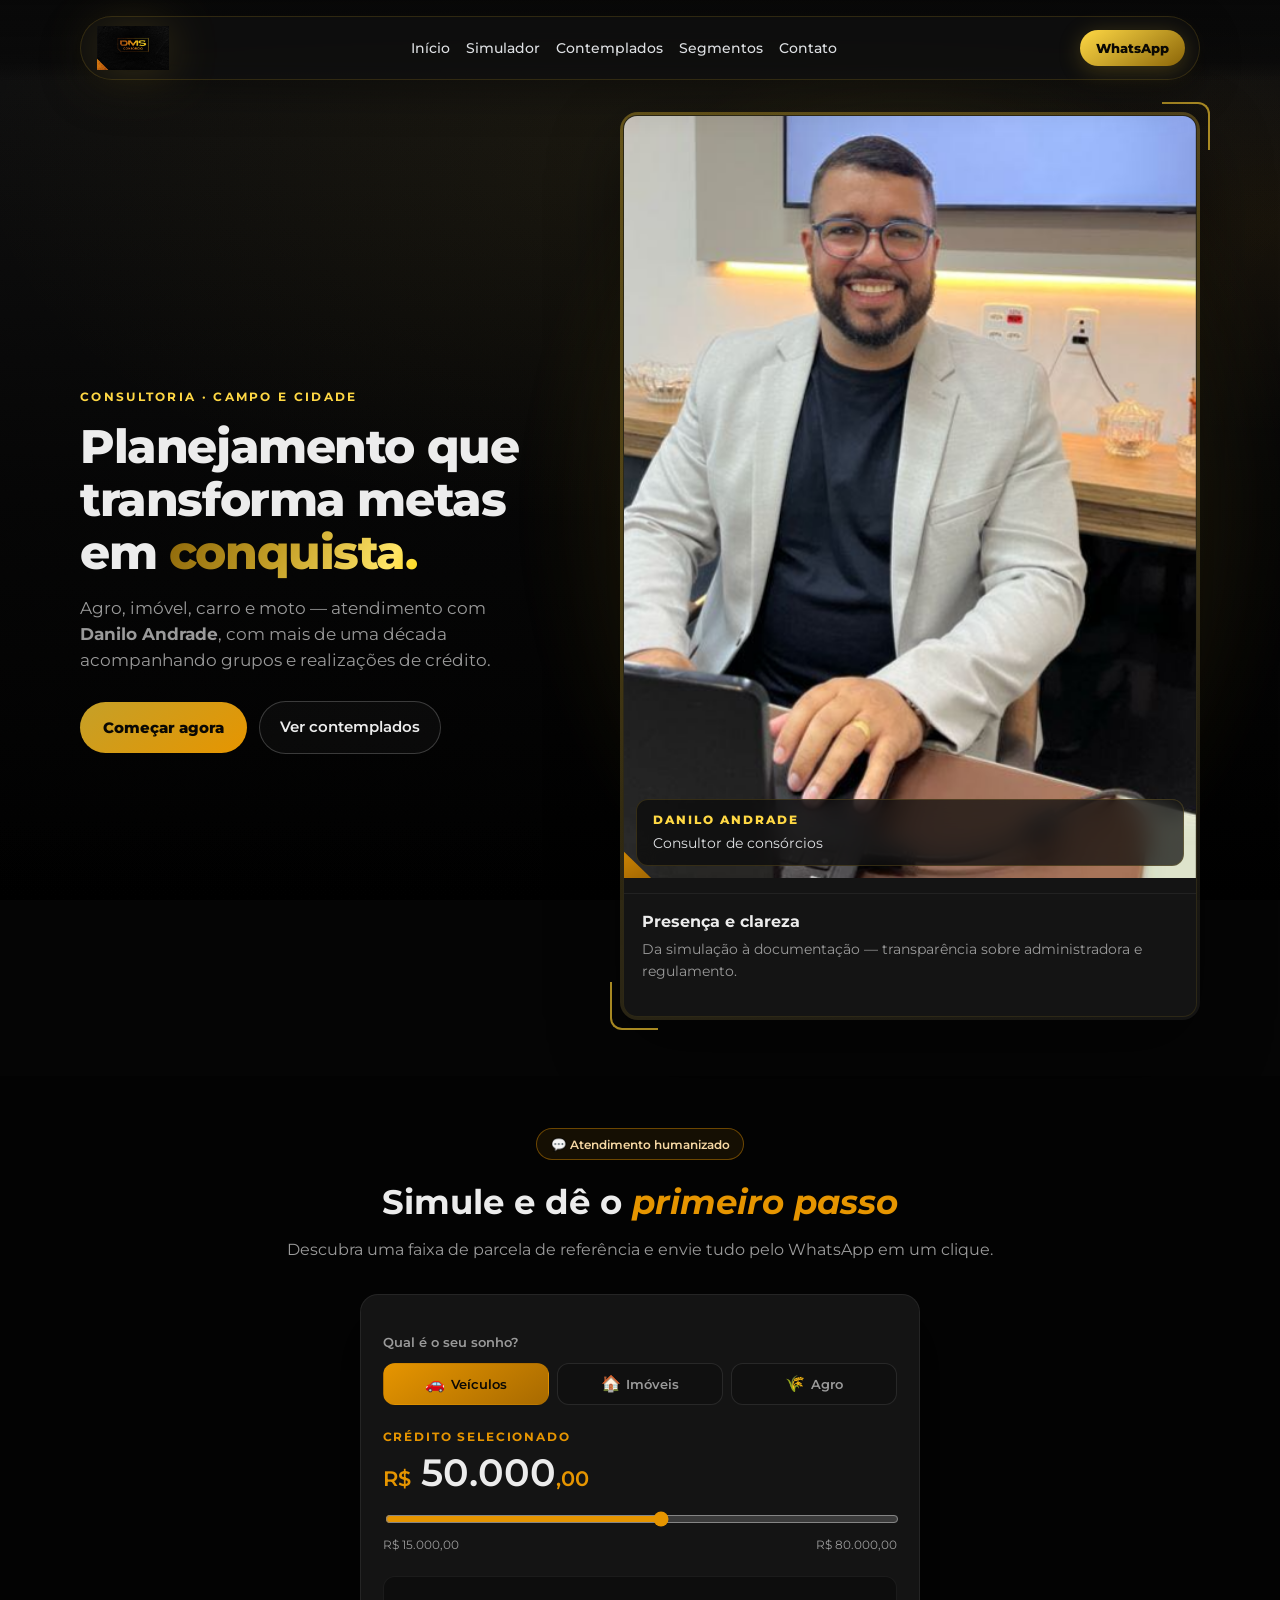
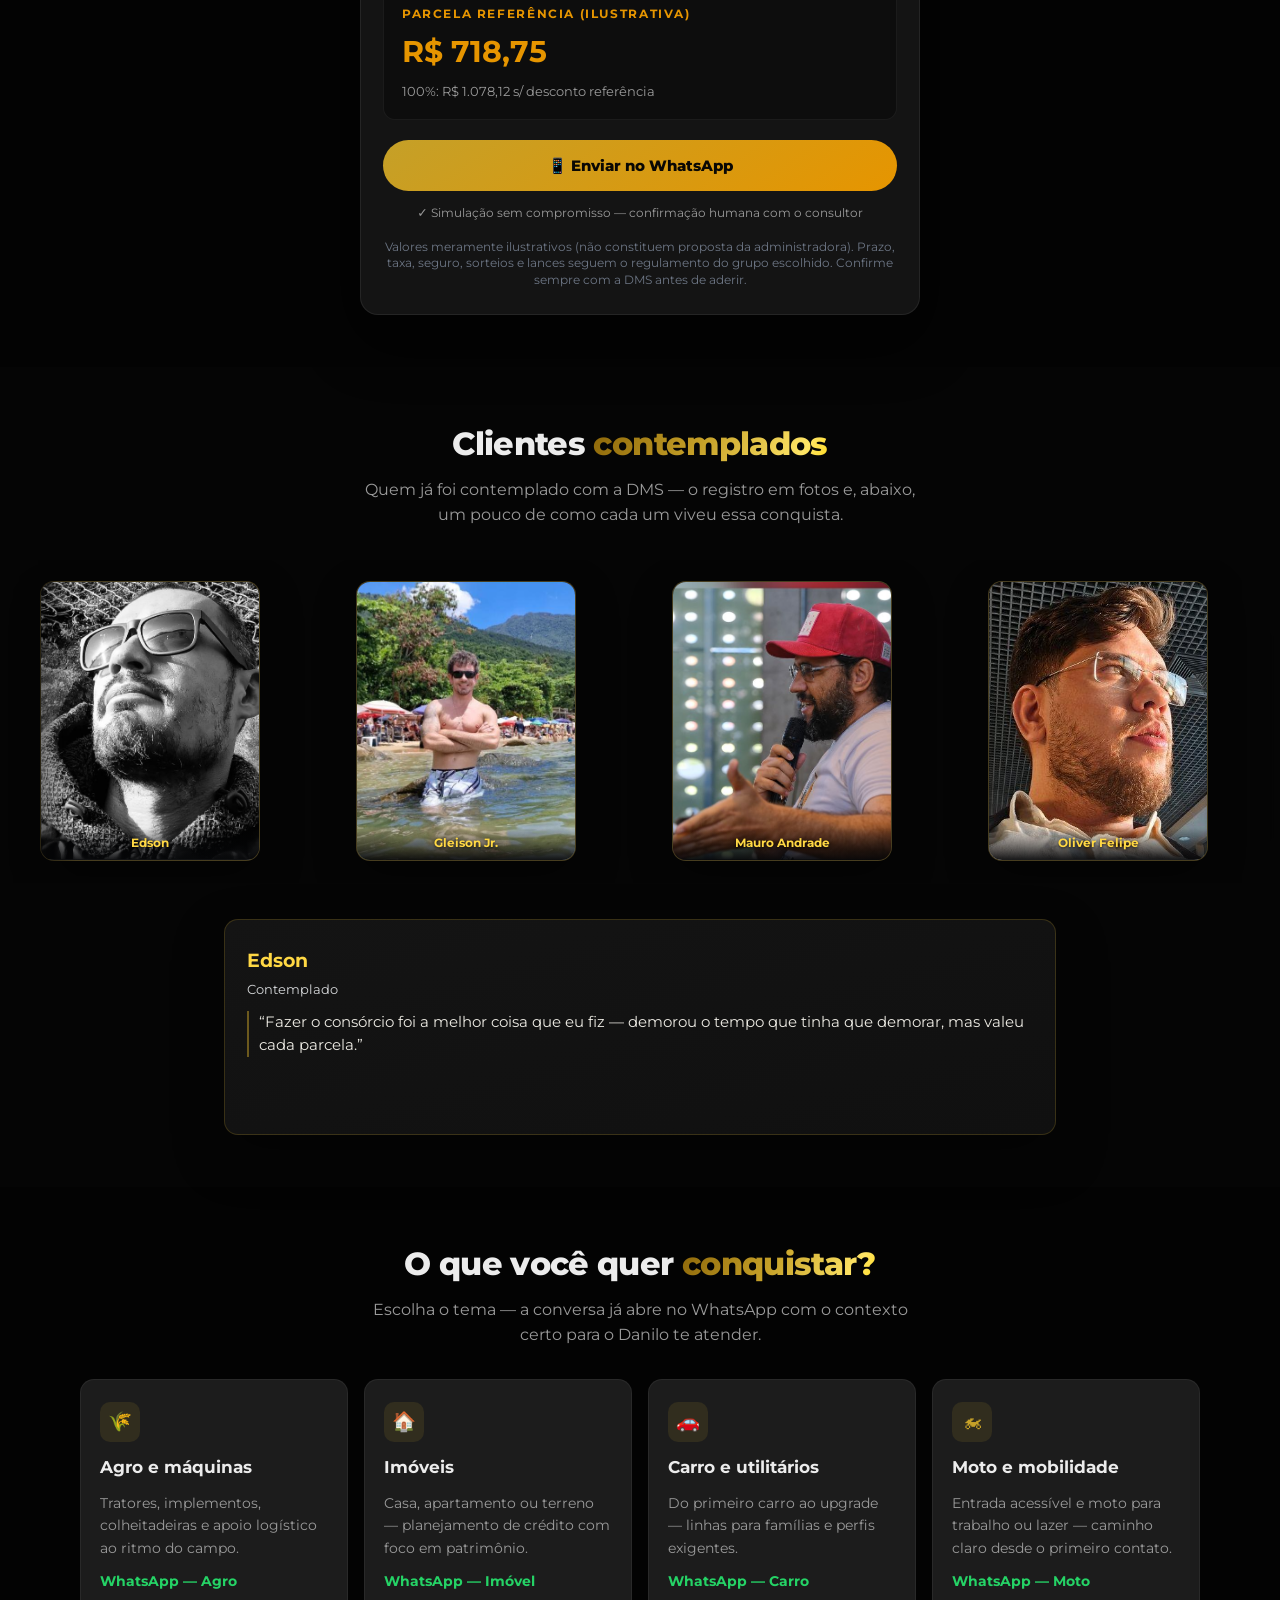
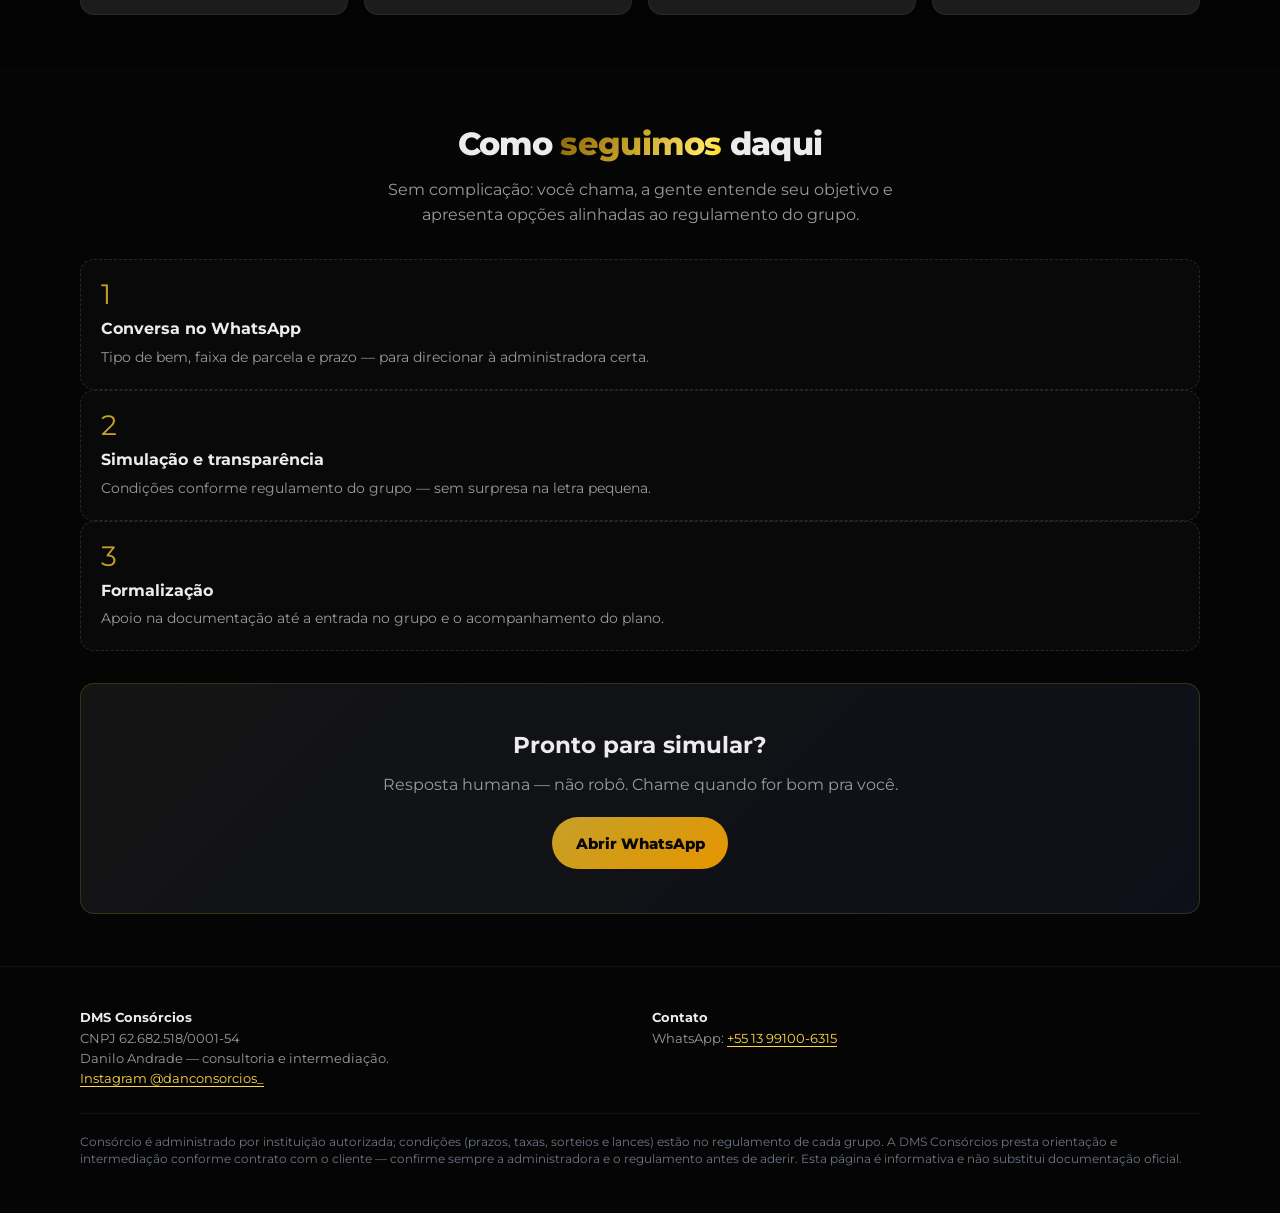
==== index.html @ 7ab470af "index.html igual a dmsconsorcio.html para a raiz servir a landing correta. Co-authored-by: Cursor <c" ====
<!DOCTYPE html>
<html lang="pt-BR">
  <head>
    <meta charset="utf-8" />
    <meta name="viewport" content="width=device-width, initial-scale=1" />
    <title>DMS Consórcios — Agro, carro, moto e imóvel</title>
    <meta
      name="description"
      content="DMS Consórcios: consórcio para agro, carro, moto e imóvel. Fale com Danilo Andrade no WhatsApp."
    />
    <!-- Imagens: pasta assets/ na MESMA pasta deste arquivo. Se aparecer "DA" no lugar da foto, o caminho está errado (ex.: só o .html na Área de trabalho sem copiar assets/). -->
    <link rel="preconnect" href="https://fonts.googleapis.com" />
    <link rel="preconnect" href="https://fonts.gstatic.com" crossorigin />
    <link
      href="https://fonts.googleapis.com/css2?family=Montserrat:wght@500;600;700;800&display=swap"
      rel="stylesheet"
    />
    <style>
      :root {
        --bg-deep: #0c0c0c;
        --bg-deeper: #050505;
        --bg-panel: #141414;
        --bg-elevated: #1c1c1c;
        --accent-gold: #c5a028;
        --accent-gold-bright: #ffd844;
        --accent-gold-dim: #8b6508;
        --accent-orange: #e69500;
        --accent-orange-deep: #a86a00;
        --gold-metallic: linear-gradient(
          118deg,
          #8b6508 0%,
          #c5a028 22%,
          #ffe566 42%,
          #ffd700 50%,
          #c5a028 58%,
          #8b6508 100%
        );
        --text: #ececec;
        --text-muted: #9a9a9a;
        --whatsapp: #25d366;
        --glass: rgba(16, 16, 16, 0.72);
        --glass-border: rgba(197, 160, 40, 0.18);
        --font-sans: "Montserrat", system-ui, -apple-system, "Segoe UI", Roboto, "Helvetica Neue", Arial, sans-serif;
        --font-display: "Montserrat", system-ui, sans-serif;
        --radius: 14px;
        --radius-pill: 999px;
        --max: 1120px;
      }
      *,
      *::before,
      *::after {
        box-sizing: border-box;
      }
      html {
        scroll-behavior: smooth;
      }
      body {
        margin: 0;
        font-family: var(--font-sans);
        font-size: 1.02rem;
        line-height: 1.55;
        color: var(--text);
        background: var(--bg-deeper);
        min-height: 100vh;
      }
      a {
        color: var(--accent-gold-bright);
        text-decoration-thickness: 1px;
        text-underline-offset: 3px;
      }
      a:hover {
        color: var(--accent-gold-bright);
        filter: brightness(1.12);
      }
      .wrap {
        width: min(100% - 1.5rem, var(--max));
        margin-inline: auto;
      }
      .sr-only {
        position: absolute;
        width: 1px;
        height: 1px;
        padding: 0;
        margin: -1px;
        overflow: hidden;
        clip: rect(0, 0, 0, 0);
        white-space: nowrap;
        border: 0;
      }
      .page-bg {
        position: fixed;
        inset: 0;
        z-index: -2;
        background:
          radial-gradient(ellipse 90% 70% at 50% 18%, rgba(197, 160, 40, 0.07), transparent 58%),
          radial-gradient(ellipse 55% 45% at 100% 25%, rgba(230, 149, 0, 0.06), transparent 52%),
          radial-gradient(ellipse 80% 80% at 50% 120%, rgba(0, 0, 0, 0.85), transparent 45%),
          linear-gradient(180deg, #101010 0%, var(--bg-deeper) 55%, #000000 100%);
        pointer-events: none;
      }
      .page-grain {
        position: fixed;
        inset: 0;
        z-index: -1;
        pointer-events: none;
        opacity: 0.06;
        mix-blend-mode: overlay;
        background-image: url("data:image/svg+xml,%3Csvg xmlns='http://www.w3.org/2000/svg' width='240' height='240'%3E%3Cfilter id='n'%3E%3CfeTurbulence type='fractalNoise' baseFrequency='0.9' numOctaves='4' stitchTiles='stitch'/%3E%3C/filter%3E%3Crect width='100%25' height='100%25' filter='url(%23n)'/%3E%3C/svg%3E");
        background-size: 200px 200px;
      }
      .site-header {
        padding: 1rem 0 0;
        position: sticky;
        top: 0;
        z-index: 40;
        background: linear-gradient(180deg, rgba(8, 8, 8, 0.96) 0%, rgba(8, 8, 8, 0.72) 78%, transparent 100%);
      }
      .nav-pill {
        display: flex;
        flex-wrap: wrap;
        align-items: center;
        justify-content: space-between;
        gap: 0.75rem 1rem;
        padding: 0.55rem 0.85rem 0.55rem 1rem;
        border-radius: var(--radius-pill);
        background: var(--glass);
        border: 1px solid var(--glass-border);
        backdrop-filter: blur(14px);
        -webkit-backdrop-filter: blur(14px);
        box-shadow: 0 12px 40px rgba(0, 0, 0, 0.35);
      }
      .logo {
        display: inline-flex;
        align-items: center;
        text-decoration: none !important;
        line-height: 0;
      }
      .logo-img {
        height: 44px;
        width: auto;
        max-width: min(220px, 48vw);
        object-fit: contain;
        display: block;
        filter: drop-shadow(0 2px 24px rgba(197, 160, 40, 0.22));
      }
      .nav-links {
        display: flex;
        flex-wrap: wrap;
        align-items: center;
        gap: 0.35rem 1rem;
        list-style: none;
        margin: 0;
        padding: 0;
      }
      .nav-links a {
        color: rgba(240, 242, 245, 0.92) !important;
        text-decoration: none;
        font-size: 0.88rem;
        font-weight: 500;
      }
      .nav-links a:hover {
        color: var(--accent-gold-bright) !important;
      }
      .header-cta {
        display: inline-flex;
        align-items: center;
        gap: 0.4rem;
        padding: 0.5rem 1rem;
        border-radius: var(--radius-pill);
        background: linear-gradient(145deg, var(--accent-gold-bright), var(--accent-gold), var(--accent-gold-dim));
        color: #0a0804 !important;
        font-weight: 800;
        font-size: 0.82rem;
        text-decoration: none;
        white-space: nowrap;
        box-shadow: 0 4px 22px rgba(197, 160, 40, 0.28);
      }
      .header-cta:hover {
        filter: brightness(1.05);
        color: #0a0906 !important;
      }
      section {
        padding: 3.25rem 0;
      }
      .surface-alt {
        background: rgba(0, 0, 0, 0.35);
      }
      .hero {
        padding-top: 2rem;
        padding-bottom: 3.5rem;
      }
      .hero-grid {
        display: grid;
        gap: 2.5rem;
        align-items: center;
      }
      @media (min-width: 900px) {
        .hero-grid {
          grid-template-columns: 0.95fr 1.12fr;
          gap: 3rem;
        }
      }
      .eyebrow {
        display: inline-block;
        font-size: 0.72rem;
        font-weight: 700;
        letter-spacing: 0.2em;
        text-transform: uppercase;
        color: var(--accent-gold-bright);
        margin-bottom: 0.85rem;
      }
      .hero h1 {
        font-family: var(--font-display);
        font-size: clamp(2rem, 4.8vw, 2.95rem);
        font-weight: 800;
        letter-spacing: -0.03em;
        line-height: 1.12;
        margin: 0 0 1rem;
        color: var(--text);
      }
      .hero h1 .hl,
      .section-title .hl {
        background: var(--gold-metallic);
        background-size: 220% auto;
        -webkit-background-clip: text;
        background-clip: text;
        color: transparent;
        -webkit-text-fill-color: transparent;
        font-style: normal;
        animation: dms-gold-flow 8s ease-in-out infinite;
      }
      @keyframes dms-gold-flow {
        0%,
        100% {
          background-position: 0% 50%;
        }
        50% {
          background-position: 100% 50%;
        }
      }
      .hero-lead {
        margin: 0 0 1.75rem;
        color: var(--text-muted);
        font-size: 1.05rem;
        max-width: 40ch;
      }
      .hero-actions {
        display: flex;
        flex-wrap: wrap;
        gap: 0.75rem;
        align-items: center;
      }
      .btn-primary {
        display: inline-flex;
        align-items: center;
        justify-content: center;
        gap: 0.5rem;
        padding: 0.88rem 1.45rem;
        border-radius: var(--radius-pill);
        background: linear-gradient(145deg, var(--accent-gold), var(--accent-orange));
        color: #0a0804 !important;
        font-weight: 800;
        text-decoration: none;
        border: none;
        cursor: pointer;
        font-size: 0.95rem;
        transition: transform 0.15s ease, box-shadow 0.15s ease;
      }
      .btn-primary:hover {
        transform: translateY(-1px);
        box-shadow: 0 10px 32px rgba(197, 160, 40, 0.28);
      }
      .btn-ghost {
        display: inline-flex;
        align-items: center;
        padding: 0.88rem 1.25rem;
        border-radius: var(--radius-pill);
        border: 1px solid rgba(255, 255, 255, 0.2);
        color: var(--text) !important;
        font-weight: 600;
        text-decoration: none;
        font-size: 0.92rem;
        background: rgba(255, 255, 255, 0.03);
      }
      .btn-ghost:hover {
        background: rgba(255, 255, 255, 0.07);
        border-color: rgba(197, 160, 40, 0.45);
      }
      .hero-frame {
        position: relative;
        border-radius: calc(var(--radius) + 4px);
        padding: 3px;
        background: linear-gradient(145deg, rgba(197, 160, 40, 0.45), rgba(255, 255, 255, 0.06));
        box-shadow: 0 28px 70px rgba(0, 0, 0, 0.45);
        transition:
          transform 0.55s cubic-bezier(0.22, 1, 0.36, 1),
          box-shadow 0.55s ease;
      }
      .hero-frame:hover {
        transform: translateY(-8px);
        box-shadow:
          0 40px 100px rgba(0, 0, 0, 0.58),
          0 0 0 1px rgba(197, 160, 40, 0.32),
          0 0 88px rgba(197, 160, 40, 0.22);
      }
      .hero-chamfer-mark {
        position: absolute;
        bottom: 0;
        left: 0;
        width: 38px;
        height: 38px;
        z-index: 3;
        pointer-events: none;
        background: linear-gradient(155deg, var(--accent-orange) 0%, var(--accent-orange-deep) 100%);
        clip-path: polygon(0 100%, 0 30%, 72% 100%);
        opacity: 0.92;
        filter: drop-shadow(0 0 12px rgba(230, 149, 0, 0.4));
      }
      .hero-back-glow {
        position: absolute;
        inset: -14%;
        z-index: 0;
        pointer-events: none;
        border-radius: 50%;
        background: radial-gradient(ellipse 70% 55% at 50% 45%, rgba(197, 160, 40, 0.42), transparent 72%);
        filter: blur(32px);
        opacity: 0.75;
        animation: hero-glow-breathe 6s ease-in-out infinite;
      }
      @keyframes hero-glow-breathe {
        0%,
        100% {
          opacity: 0.5;
          transform: scale(0.92);
        }
        50% {
          opacity: 0.95;
          transform: scale(1.06);
        }
      }
      .hero-frame::before,
      .hero-frame::after {
        content: "";
        position: absolute;
        width: 48px;
        height: 48px;
        border: 2px solid var(--accent-gold);
        pointer-events: none;
        opacity: 0.85;
        z-index: 4;
      }
      .hero-frame::before {
        top: -10px;
        right: -10px;
        border-left: none;
        border-bottom: none;
        border-radius: 0 12px 0 0;
      }
      .hero-frame::after {
        bottom: -10px;
        left: -10px;
        border-right: none;
        border-top: none;
        border-radius: 0 0 0 12px;
      }
      .hero-card-inner {
        position: relative;
        z-index: 1;
        border-radius: var(--radius);
        overflow: hidden;
        background: var(--bg-panel);
        border: 1px solid rgba(197, 160, 40, 0.14);
      }
      .hero-visual {
        position: relative;
        aspect-ratio: 4/3;
        overflow: hidden;
        background: #0c0c0c;
      }
      @media (min-width: 700px) {
        .hero-visual {
          aspect-ratio: 3/4;
          min-height: 420px;
        }
      }
      /* .hero-placeholder permanece como fallback se a imagem falhar ao carregar */
      .hero-photo {
        position: absolute;
        inset: 0;
        width: 100%;
        height: 100%;
        object-fit: cover;
        object-position: center 22%;
        z-index: 1;
        transform: scale(1.001);
        transition: transform 0.65s cubic-bezier(0.22, 1, 0.36, 1);
        will-change: transform;
      }
      .hero-photo.hero-photo--err {
        display: none;
      }
      .hero-frame:hover .hero-photo {
        transform: scale(1.06);
      }
      .hero-visual::after {
        content: "";
        position: absolute;
        inset: 0;
        z-index: 2;
        pointer-events: none;
        background: linear-gradient(
          118deg,
          transparent 36%,
          rgba(255, 255, 255, 0) 44%,
          rgba(255, 255, 255, 0.12) 49.5%,
          rgba(255, 255, 255, 0.2) 50%,
          rgba(255, 255, 255, 0.1) 50.5%,
          rgba(255, 255, 255, 0) 56%,
          transparent 64%
        );
        background-size: 240% 240%;
        animation: hero-shine-sweep 8s ease-in-out infinite;
      }
      @keyframes hero-shine-sweep {
        0%,
        12% {
          background-position: 120% 40%;
          opacity: 0;
        }
        22% {
          opacity: 1;
        }
        42%,
        100% {
          background-position: -30% 60%;
          opacity: 0;
        }
      }
      .hero-placeholder {
        position: absolute;
        inset: 0;
        z-index: 0;
        display: flex;
        flex-direction: column;
        align-items: center;
        justify-content: center;
        gap: 0.35rem;
        background:
          linear-gradient(160deg, rgba(36, 36, 36, 0.96) 0%, #0a0a0a 55%, #121212),
          radial-gradient(circle at 30% 20%, rgba(197, 160, 40, 0.12), transparent 55%);
      }
      .hero-placeholder-initials {
        font-family: var(--font-display);
        font-size: clamp(3rem, 11vw, 4rem);
        font-weight: 600;
        color: rgba(240, 242, 245, 0.94);
        letter-spacing: 0.04em;
        line-height: 1;
      }
      .hero-placeholder-caption {
        font-size: 0.68rem;
        font-weight: 700;
        letter-spacing: 0.28em;
        text-transform: uppercase;
        color: var(--accent-gold-bright);
      }
      .hero-glass-bar {
        position: absolute;
        left: 0.75rem;
        right: 0.75rem;
        bottom: 0.75rem;
        z-index: 4;
        padding: 0.65rem 1rem;
        border-radius: 12px;
        background: rgba(10, 10, 10, 0.72);
        border: 1px solid rgba(197, 160, 40, 0.2);
        backdrop-filter: blur(12px);
        -webkit-backdrop-filter: blur(12px);
      }
      .hero-glass-bar strong {
        display: block;
        font-family: var(--font-sans);
        font-size: 0.78rem;
        font-weight: 800;
        letter-spacing: 0.16em;
        text-transform: uppercase;
        color: var(--accent-gold-bright);
      }
      .hero-glass-bar span {
        font-size: 0.88rem;
        color: rgba(240, 242, 245, 0.92);
      }
      .hero-caption {
        padding: 1rem 1.15rem 1.2rem;
        font-size: 0.9rem;
        color: var(--text-muted);
        border-top: 1px solid rgba(255, 255, 255, 0.06);
      }
      .hero-caption strong {
        color: var(--text);
        display: block;
        font-size: 1rem;
        margin-bottom: 0.2rem;
      }
      .section-title {
        font-family: var(--font-display);
        font-size: clamp(1.55rem, 3.2vw, 2rem);
        font-weight: 800;
        letter-spacing: -0.02em;
        margin: 0 0 0.5rem;
        text-align: center;
      }
      .section-intro {
        margin: 0 auto 2rem;
        color: var(--text-muted);
        max-width: 52ch;
        text-align: center;
      }
      .sim-head {
        text-align: center;
        margin-bottom: 2rem;
      }
      .sim-pill {
        display: inline-flex;
        align-items: center;
        gap: 0.4rem;
        padding: 0.35rem 0.85rem;
        border-radius: var(--radius-pill);
        border: 1px solid rgba(230, 149, 0, 0.42);
        color: rgba(255, 224, 170, 0.96) !important;
        font-size: 0.78rem;
        font-weight: 600;
        text-decoration: none;
        margin-bottom: 1rem;
        background: rgba(230, 149, 0, 0.08);
      }
      .sim-pill:hover {
        background: rgba(230, 149, 0, 0.16);
      }
      .sim-head h2 {
        font-family: var(--font-display);
        font-size: clamp(1.65rem, 3.5vw, 2.15rem);
        margin: 0 0 0.5rem;
        color: var(--text);
      }
      .sim-head h2 em {
        color: var(--accent-orange);
        font-style: italic;
        font-family: var(--font-display);
      }
      .sim-head p {
        margin: 0;
        color: var(--text-muted);
        font-size: 0.98rem;
      }
      .sim-card {
        max-width: 560px;
        margin: 0 auto;
        padding: 1.5rem 1.35rem 1.6rem;
        border-radius: calc(var(--radius) + 4px);
        background: var(--bg-panel);
        border: 1px solid rgba(255, 255, 255, 0.07);
        box-shadow: 0 24px 60px rgba(0, 0, 0, 0.35);
      }
      .sim-label {
        font-size: 0.82rem;
        font-weight: 600;
        color: var(--text-muted);
        margin-bottom: 0.65rem;
      }
      .sim-tabs {
        display: grid;
        grid-template-columns: repeat(3, 1fr);
        gap: 0.5rem;
        margin-bottom: 1.5rem;
      }
      .sim-tab {
        display: flex;
        align-items: center;
        justify-content: center;
        gap: 0.35rem;
        padding: 0.65rem 0.4rem;
        border-radius: 12px;
        border: 1px solid rgba(255, 255, 255, 0.1);
        background: rgba(0, 0, 0, 0.2);
        color: var(--text-muted) !important;
        font-weight: 600;
        font-size: 0.82rem;
        cursor: pointer;
        font-family: inherit;
      }
      .sim-tab:hover {
        border-color: rgba(197, 160, 40, 0.35);
        color: var(--text) !important;
      }
      .sim-tab[aria-selected="true"] {
        background: linear-gradient(145deg, var(--accent-orange), var(--accent-orange-deep));
        border-color: transparent;
        color: #0a0804 !important;
      }
      .sim-tab .ic {
        font-size: 1rem;
      }
      .sim-credit-label {
        font-size: 0.72rem;
        font-weight: 700;
        letter-spacing: 0.16em;
        color: var(--accent-orange);
        margin-bottom: 0.35rem;
      }
      .sim-credit-val {
        font-family: var(--font-display);
        font-size: clamp(1.85rem, 5vw, 2.35rem);
        margin: 0 0 1rem;
        line-height: 1.1;
      }
      .sim-credit-val .prefix,
      .sim-credit-val .suffix {
        font-size: 0.55em;
        color: var(--accent-orange);
        font-weight: 600;
      }
      .sim-credit-val .num {
        color: var(--text);
        font-weight: 600;
      }
      input[type="range"].sim-range {
        width: 100%;
        accent-color: var(--accent-orange);
        margin-bottom: 0.35rem;
      }
      .sim-range-labels {
        display: flex;
        justify-content: space-between;
        font-size: 0.78rem;
        color: var(--text-muted);
        margin-bottom: 1.35rem;
      }
      .sim-result {
        padding: 1.1rem 1.15rem;
        border-radius: 12px;
        background: rgba(0, 0, 0, 0.35);
        border: 1px solid rgba(255, 255, 255, 0.06);
        margin-bottom: 1.25rem;
      }
      .sim-result-label {
        font-size: 0.72rem;
        font-weight: 700;
        letter-spacing: 0.14em;
        color: var(--accent-orange);
        margin-bottom: 0.35rem;
      }
      .sim-result-val {
        font-family: var(--font-display);
        font-size: 1.85rem;
        font-weight: 700;
        color: var(--accent-orange);
        margin: 0 0 0.35rem;
      }
      .sim-result-note {
        margin: 0;
        font-size: 0.82rem;
        color: var(--text-muted);
      }
      .sim-foot {
        text-align: center;
        font-size: 0.78rem;
        color: var(--text-muted);
        margin-top: 0.75rem;
      }
      .sim-disclaimer {
        margin: 1rem 0 0;
        font-size: 0.72rem;
        line-height: 1.45;
        color: #6d7685;
        text-align: center;
      }
      .pillars {
        display: grid;
        gap: 1rem;
      }
      @media (min-width: 640px) {
        .pillars {
          grid-template-columns: repeat(2, 1fr);
        }
      }
      @media (min-width: 1000px) {
        .pillars {
          grid-template-columns: repeat(4, 1fr);
        }
      }
      .pillar {
        background: var(--bg-elevated);
        border: 1px solid rgba(255, 255, 255, 0.06);
        border-radius: var(--radius);
        padding: 1.35rem 1.2rem;
        display: flex;
        flex-direction: column;
        gap: 0.75rem;
        transition: border-color 0.2s ease, transform 0.2s ease;
      }
      .pillar:hover {
        border-color: rgba(197, 160, 40, 0.35);
        transform: translateY(-2px);
      }
      .pillar-icon {
        width: 2.5rem;
        height: 2.5rem;
        border-radius: 10px;
        background: rgba(197, 160, 40, 0.12);
        color: var(--accent-gold);
        display: grid;
        place-items: center;
        font-size: 1.2rem;
      }
      .pillar h3 {
        margin: 0;
        font-size: 1.05rem;
      }
      .pillar p {
        margin: 0;
        font-size: 0.9rem;
        color: var(--text-muted);
        flex: 1;
      }
      .pillar a {
        font-weight: 700;
        font-size: 0.86rem;
        text-decoration: none;
        color: var(--whatsapp) !important;
      }
      .depo-rotator {
        position: relative;
        max-width: 52rem;
        margin: 0 auto;
        min-height: 13.5rem;
        padding: 0;
        border-radius: var(--radius);
        background: linear-gradient(165deg, var(--bg-panel), #101010);
        border: 1px solid rgba(197, 160, 40, 0.22);
        box-shadow: 0 20px 50px rgba(0, 0, 0, 0.35);
      }
      .depo-slide {
        position: absolute;
        left: 0;
        right: 0;
        top: 0;
        padding: 1.6rem 1.35rem 1.75rem;
        opacity: 0;
        transition: opacity 0.75s ease;
        pointer-events: none;
        z-index: 0;
      }
      .depo-slide.is-active {
        opacity: 1;
        pointer-events: auto;
        z-index: 1;
      }
      .depo-slide strong {
        display: block;
        font-family: var(--font-display);
        font-size: 1.2rem;
        color: var(--accent-gold-bright);
        font-weight: 700;
        margin-bottom: 0.2rem;
      }
      .depo-slide .depo-tag {
        display: block;
        font-size: 0.82rem;
        color: rgba(240, 242, 245, 0.88);
        margin-bottom: 0.75rem;
      }
      .depo-slide blockquote {
        margin: 0;
        padding: 0 0 0 0.65rem;
        border-left: 2px solid rgba(197, 160, 40, 0.5);
        font-size: 0.95rem;
        line-height: 1.5;
        color: rgba(245, 242, 235, 0.96);
        font-family: var(--font-display);
      }
      .depo-rotator--static .depo-slide {
        position: relative;
        opacity: 1 !important;
        pointer-events: auto;
        z-index: auto;
        border-bottom: 1px solid rgba(255, 255, 255, 0.06);
      }
      .depo-rotator--static .depo-slide:last-child {
        border-bottom: none;
      }
      .depo-rotator--static {
        min-height: 0;
      }
      /* Faixa horizontal — contemplados em movimento suave */
      .contemplados-strip {
        position: relative;
        margin: 1.75rem calc(50% - 50vw) 2.25rem;
        width: 100vw;
        max-width: 100vw;
      }
      .strip-marquee {
        overflow: hidden;
        padding: 0.35rem 0;
        mask-image: linear-gradient(90deg, transparent, #000 6%, #000 94%, transparent);
        -webkit-mask-image: linear-gradient(90deg, transparent, #000 6%, #000 94%, transparent);
      }
      .strip-track {
        display: flex;
        width: max-content;
        gap: 1rem;
        animation: strip-scroll 70s linear infinite;
        will-change: transform;
      }
      .strip-marquee:hover .strip-track {
        animation-play-state: paused;
      }
      .strip-marquee:focus-within .strip-track {
        animation-play-state: paused;
      }
      @keyframes strip-scroll {
        from {
          transform: translateX(0);
        }
        to {
          transform: translateX(-50%);
        }
      }
      .strip-group {
        display: flex;
        gap: 1rem;
        flex-shrink: 0;
        align-items: stretch;
      }
      .strip-item {
        position: relative;
        flex: 0 0 clamp(160px, 22vw, 220px);
        width: clamp(160px, 22vw, 220px);
        height: clamp(220px, 30vw, 280px);
        border-radius: var(--radius);
        overflow: hidden;
        border: 1px solid rgba(197, 160, 40, 0.25);
        box-shadow: 0 16px 40px rgba(0, 0, 0, 0.4);
        background: var(--bg-elevated);
      }
      .strip-item img {
        width: 100%;
        height: 100%;
        object-fit: cover;
        object-position: center;
        display: block;
      }
      .strip-item figcaption {
        position: absolute;
        left: 0;
        right: 0;
        bottom: 0;
        margin: 0;
        padding: 0.45rem 0.5rem;
        font-size: 0.72rem;
        font-weight: 700;
        text-align: center;
        color: var(--accent-gold-bright);
        background: linear-gradient(180deg, transparent, rgba(5, 6, 8, 0.92));
        text-shadow: 0 1px 3px rgba(0, 0, 0, 0.8);
      }
        display: grid;
        gap: 1.25rem;
      }
      @media (min-width: 720px) {
        .steps {
          grid-template-columns: repeat(3, 1fr);
        }
      }
      .step {
        padding: 1.25rem;
        border-radius: var(--radius);
        border: 1px dashed rgba(255, 255, 255, 0.12);
        background: rgba(255, 255, 255, 0.02);
      }
      .step-num {
        font-family: var(--font-display);
        font-size: 1.75rem;
        color: var(--accent-gold);
        line-height: 1;
        margin-bottom: 0.5rem;
      }
      .step h3 {
        margin: 0 0 0.35rem;
        font-size: 1.02rem;
      }
      .step p {
        margin: 0;
        font-size: 0.88rem;
        color: var(--text-muted);
      }
      .cta-band {
        text-align: center;
        padding: 2.75rem 1.5rem;
        border-radius: var(--radius);
        background: linear-gradient(135deg, var(--bg-panel), #0d1018);
        border: 1px solid rgba(197, 160, 40, 0.22);
        margin: 2rem 0 0;
      }
      .cta-band h2 {
        font-family: var(--font-display);
        margin: 0 0 0.5rem;
        font-size: 1.45rem;
      }
      .cta-band p {
        margin: 0 0 1.25rem;
        color: var(--text-muted);
      }
      .site-footer {
        padding: 2.5rem 0 2rem;
        border-top: 1px solid rgba(255, 255, 255, 0.06);
        font-size: 0.82rem;
        color: var(--text-muted);
      }
      .footer-grid {
        display: grid;
        gap: 1.5rem;
      }
      @media (min-width: 640px) {
        .footer-grid {
          grid-template-columns: 1fr 1fr;
        }
      }
      .site-footer strong {
        color: var(--text);
      }
      @media (prefers-reduced-motion: reduce) {
        .hero-back-glow,
        .hero-visual::after {
          animation: none !important;
        }
        .hero h1 .hl,
        .section-title .hl {
          animation: none !important;
        }
        .hero-frame,
        .hero-photo {
          transition: none !important;
        }
        .hero-frame:hover {
          transform: none;
          box-shadow: 0 28px 70px rgba(0, 0, 0, 0.45);
        }
        .hero-frame:hover .hero-photo {
          transform: none;
        }
        .strip-track {
          animation: none !important;
          transform: none !important;
          flex-wrap: wrap;
          justify-content: center;
          width: 100%;
          max-width: var(--max);
          margin-inline: auto;
        }
        .strip-marquee {
          overflow: visible;
          mask-image: none;
          -webkit-mask-image: none;
        }
        .strip-group[aria-hidden="true"] {
          display: none;
        }
      }
      .legal {
        margin-top: 1.5rem;
        padding-top: 1.25rem;
        border-top: 1px solid rgba(255, 255, 255, 0.06);
        font-size: 0.74rem;
        line-height: 1.5;
        color: #6d7685;
      }
    </style>
  </head>
  <body>
    <div class="page-bg" aria-hidden="true"></div>
    <div class="page-grain" aria-hidden="true"></div>
    <a class="sr-only" href="#conteudo">Pular para o conteúdo</a>

    <header class="site-header">
      <div class="wrap">
        <div class="nav-pill">
          <a class="logo" href="#inicio"
            ><img
              class="logo-img"
              src="assets/dms-logo-marca.png"
              alt="DMS Consórcio"
              width="220"
              height="64"
              decoding="async"
          /></a>
          <nav aria-label="Principal">
            <ul class="nav-links">
              <li><a href="#inicio">Início</a></li>
              <li><a href="#simulador">Simulador</a></li>
              <li><a href="#contemplados">Contemplados</a></li>
              <li><a href="#segmentos">Segmentos</a></li>
              <li><a href="#contato">Contato</a></li>
            </ul>
          </nav>
          <a
            class="header-cta"
            href="https://wa.me/5513991006315?text=Ol%C3%A1%2C%20Danilo%2C%20quero%20falar%20sobre%20cons%C3%B3rcio%20(DMS)."
            target="_blank"
            rel="noopener noreferrer"
            >WhatsApp</a
          >
        </div>
      </div>
    </header>

    <main id="conteudo">
      <section class="hero" id="inicio" aria-labelledby="hero-title">
        <div class="wrap hero-grid">
          <div>
            <p class="eyebrow">Consultoria · campo e cidade</p>
            <h1 id="hero-title">Planejamento que transforma metas em <span class="hl">conquista.</span></h1>
            <p class="hero-lead">
              Agro, imóvel, carro e moto — atendimento com <strong>Danilo Andrade</strong>, com mais de uma década
              acompanhando grupos e realizações de crédito.
            </p>
            <div class="hero-actions">
              <a
                class="btn-primary"
                href="https://wa.me/5513991006315?text=Ol%C3%A1%2C%20Danilo%2C%20quero%20simular%20cons%C3%B3rcio%20(DMS)."
                target="_blank"
                rel="noopener noreferrer"
                >Começar agora</a
              >
              <a class="btn-ghost" href="#contemplados">Ver contemplados</a>
            </div>
          </div>

          <div class="hero-frame">
            <div class="hero-back-glow" aria-hidden="true"></div>
            <div class="hero-card-inner">
              <figure class="hero-figure" style="margin: 0">
                <div class="hero-visual">
                  <div class="hero-placeholder" aria-hidden="true">
                    <span class="hero-placeholder-initials">DA</span>
                    <span class="hero-placeholder-caption">DMS Consórcios</span>
                  </div>
                  <img
                    class="hero-photo"
                    src="assets/danilo-consultor.png"
                    alt="Danilo Andrade, consultor DMS Consórcios."
                    width="800"
                    height="1000"
                    decoding="async"
                    fetchpriority="high"
                    onerror="this.classList.add('hero-photo--err')"
                  />
                  <div class="hero-chamfer-mark" aria-hidden="true"></div>
                  <div class="hero-glass-bar">
                    <strong>Danilo Andrade</strong>
                    <span>Consultor de consórcios</span>
                  </div>
                </div>
              </figure>
              <p class="hero-caption">
                <strong>Presença e clareza</strong>
                Da simulação à documentação — transparência sobre administradora e regulamento.
              </p>
            </div>
          </div>
        </div>
      </section>

      <section id="simulador" class="surface-alt" aria-labelledby="sim-title">
        <div class="wrap">
          <div class="sim-head">
            <a
              class="sim-pill"
              href="https://wa.me/5513991006315?text=Ol%C3%A1%2C%20Danilo%2C%20prefiro%20falar%20direto%20com%20voc%C3%AA%20(DMS)."
              target="_blank"
              rel="noopener noreferrer"
              >💬 Atendimento humanizado</a
            >
            <h2 id="sim-title">Simule e dê o <em>primeiro passo</em></h2>
            <p>Descubra uma faixa de parcela de referência e envie tudo pelo WhatsApp em um clique.</p>
          </div>

          <div class="sim-card">
            <p class="sim-label" id="sim-dream-label">Qual é o seu sonho?</p>
            <div class="sim-tabs" role="tablist" aria-labelledby="sim-dream-label">
              <button type="button" class="sim-tab" role="tab" data-segment="veiculos" aria-selected="true">
                <span class="ic" aria-hidden="true">🚗</span> Veículos
              </button>
              <button type="button" class="sim-tab" role="tab" data-segment="imoveis" aria-selected="false">
                <span class="ic" aria-hidden="true">🏠</span> Imóveis
              </button>
              <button type="button" class="sim-tab" role="tab" data-segment="agro" aria-selected="false">
                <span class="ic" aria-hidden="true">🌾</span> Agro
              </button>
            </div>

            <p class="sim-credit-label">CRÉDITO SELECIONADO</p>
            <p class="sim-credit-val" id="sim-credit-display" aria-live="polite">
              <span class="prefix">R$</span> <span class="num" id="sim-credit-num">50.000</span
              ><span class="suffix">,00</span>
            </p>
            <label class="sr-only" for="sim-range">Valor do crédito</label>
            <input type="range" class="sim-range" id="sim-range" min="15000" max="80000" step="500" value="50000" />
            <div class="sim-range-labels">
              <span id="sim-min-label">R$ 15.000,00</span>
              <span id="sim-max-label">R$ 80.000,00</span>
            </div>

            <div class="sim-result">
              <p class="sim-result-label">PARCELA REFERÊNCIA (ILUSTRATIVA)</p>
              <p class="sim-result-val" id="sim-parcela-promo">R$ 0,00</p>
              <p class="sim-result-note" id="sim-parcela-full">100%: R$ 0,00 s/ desconto referência</p>
            </div>

            <a class="btn-primary" style="width: 100%; text-align: center" id="sim-wa-btn" href="#" target="_blank" rel="noopener noreferrer"
              >📱 Enviar no WhatsApp</a
            >
            <p class="sim-foot">✓ Simulação sem compromisso — confirmação humana com o consultor</p>
            <p class="sim-disclaimer">
              Valores meramente ilustrativos (não constituem proposta da administradora). Prazo, taxa, seguro,
              sorteios e lances seguem o regulamento do grupo escolhido. Confirme sempre com a DMS antes de
              aderir.
            </p>
          </div>
        </div>
      </section>

      <section id="contemplados" aria-labelledby="contemplados-title">
        <div class="wrap">
          <h2 class="section-title" id="contemplados-title">Clientes <span class="hl">contemplados</span></h2>
          <p class="section-intro">
            Quem já foi contemplado com a DMS — o registro em fotos e, abaixo, um pouco de como cada um viveu
            essa conquista.
          </p>
        </div>
        <div class="contemplados-strip">
          <p class="sr-only">Fotos de contemplados em sequência. A rolagem pausa ao focar ou ao passar o ponteiro.</p>
          <div class="strip-marquee" tabindex="0">
            <div class="strip-track">
              <div class="strip-group">
                <figure class="strip-item">
                  <img
                    src="assets/clientes/contemplado-01.png"
                    alt="Edson, contemplado."
                    loading="lazy"
                    decoding="async"
                    width="400"
                    height="500"
                  />
                  <figcaption>Edson</figcaption>
                </figure>
                <figure class="strip-item">
                  <img
                    src="assets/clientes/contemplado-02.png"
                    alt="Gleison Jr., contemplado."
                    loading="lazy"
                    decoding="async"
                    width="400"
                    height="500"
                  />
                  <figcaption>Gleison Jr.</figcaption>
                </figure>
                <figure class="strip-item">
                  <img
                    src="assets/clientes/contemplado-03.png"
                    alt="Mauro Andrade, contemplado."
                    loading="lazy"
                    decoding="async"
                    width="400"
                    height="500"
                  />
                  <figcaption>Mauro Andrade</figcaption>
                </figure>
                <figure class="strip-item">
                  <img
                    src="assets/clientes/contemplado-04-casa.png"
                    alt="Oliver Felipe, contemplado."
                    loading="lazy"
                    decoding="async"
                    width="400"
                    height="500"
                  />
                  <figcaption>Oliver Felipe</figcaption>
                </figure>
                <figure class="strip-item">
                  <img
                    src="assets/clientes/contemplado-05.jpeg"
                    alt="Contemplado DMS."
                    loading="lazy"
                    decoding="async"
                    width="400"
                    height="500"
                  />
                  <figcaption>Contemplado</figcaption>
                </figure>
                <figure class="strip-item">
                  <img
                    src="assets/clientes/contemplado-06.jpeg"
                    alt="Contemplado DMS."
                    loading="lazy"
                    decoding="async"
                    width="400"
                    height="500"
                  />
                  <figcaption>Contemplado</figcaption>
                </figure>
                <figure class="strip-item">
                  <img
                    src="assets/clientes/contemplado-07.jpeg"
                    alt="Contemplado DMS."
                    loading="lazy"
                    decoding="async"
                    width="400"
                    height="500"
                  />
                  <figcaption>Contemplado</figcaption>
                </figure>
                <figure class="strip-item">
                  <img
                    src="assets/clientes/contemplado-08.jpeg"
                    alt="Contemplado DMS."
                    loading="lazy"
                    decoding="async"
                    width="400"
                    height="500"
                  />
                  <figcaption>Contemplado</figcaption>
                </figure>
                <figure class="strip-item">
                  <img
                    src="assets/clientes/contemplado-09.jpeg"
                    alt="Contemplado DMS."
                    loading="lazy"
                    decoding="async"
                    width="400"
                    height="500"
                  />
                  <figcaption>Contemplado</figcaption>
                </figure>
              </div>
              <div class="strip-group" aria-hidden="true">
                <figure class="strip-item">
                  <img src="assets/clientes/contemplado-01.png" alt="" loading="lazy" decoding="async" width="400" height="500" />
                  <figcaption>Edson</figcaption>
                </figure>
                <figure class="strip-item">
                  <img src="assets/clientes/contemplado-02.png" alt="" loading="lazy" decoding="async" width="400" height="500" />
                  <figcaption>Gleison Jr.</figcaption>
                </figure>
                <figure class="strip-item">
                  <img src="assets/clientes/contemplado-03.png" alt="" loading="lazy" decoding="async" width="400" height="500" />
                  <figcaption>Mauro Andrade</figcaption>
                </figure>
                <figure class="strip-item">
                  <img src="assets/clientes/contemplado-04-casa.png" alt="" loading="lazy" decoding="async" width="400" height="500" />
                  <figcaption>Oliver Felipe</figcaption>
                </figure>
                <figure class="strip-item">
                  <img src="assets/clientes/contemplado-05.jpeg" alt="" loading="lazy" decoding="async" width="400" height="500" />
                  <figcaption>Contemplado</figcaption>
                </figure>
                <figure class="strip-item">
                  <img src="assets/clientes/contemplado-06.jpeg" alt="" loading="lazy" decoding="async" width="400" height="500" />
                  <figcaption>Contemplado</figcaption>
                </figure>
                <figure class="strip-item">
                  <img src="assets/clientes/contemplado-07.jpeg" alt="" loading="lazy" decoding="async" width="400" height="500" />
                  <figcaption>Contemplado</figcaption>
                </figure>
                <figure class="strip-item">
                  <img src="assets/clientes/contemplado-08.jpeg" alt="" loading="lazy" decoding="async" width="400" height="500" />
                  <figcaption>Contemplado</figcaption>
                </figure>
                <figure class="strip-item">
                  <img src="assets/clientes/contemplado-09.jpeg" alt="" loading="lazy" decoding="async" width="400" height="500" />
                  <figcaption>Contemplado</figcaption>
                </figure>
              </div>
            </div>
          </div>
        </div>
        <div class="wrap">
          <div
            id="depo-rotator"
            class="depo-rotator"
            aria-live="polite"
            aria-label="Depoimentos de clientes contemplados"
          >
            <div class="depo-slide is-active">
              <strong>Edson</strong>
              <span class="depo-tag">Contemplado</span>
              <blockquote>
                “Fazer o consórcio foi a melhor coisa que eu fiz — demorou o tempo que tinha que demorar, mas valeu
                cada parcela.”
              </blockquote>
            </div>
            <div class="depo-slide">
              <strong>Gleison Jr.</strong>
              <span class="depo-tag">Contemplado</span>
              <blockquote>
                “Eu achava que era papo de vendedor, mas quando contemplou a gente já tava com a viagem na cabeça —
                virou realidade mesmo.”
              </blockquote>
            </div>
            <div class="depo-slide">
              <strong>Mauro Andrade</strong>
              <span class="depo-tag">Contemplado</span>
              <blockquote>
                “Tinha hora que eu ficava nervoso com prazo, mas o Danilo ia me explicando passo a passo — no fim
                deu certo e eu saí mais leve.”
              </blockquote>
            </div>
            <div class="depo-slide">
              <strong>Oliver Felipe</strong>
              <span class="depo-tag">Contemplado</span>
              <blockquote>
                “A gente sonhava com a casa e achava que era coisa de outro mundo — hoje a gente mora nela. Foi
                surreal quando veio a carta.”
              </blockquote>
            </div>
          </div>
        </div>
      </section>

      <section id="segmentos" class="surface-alt" aria-labelledby="segmentos-title">
        <div class="wrap">
          <h2 class="section-title" id="segmentos-title">O que você quer <span class="hl">conquistar?</span></h2>
          <p class="section-intro">
            Escolha o tema — a conversa já abre no WhatsApp com o contexto certo para o Danilo te atender.
          </p>
          <div class="pillars">
            <article class="pillar">
              <div class="pillar-icon" aria-hidden="true">🌾</div>
              <h3>Agro e máquinas</h3>
              <p>Tratores, implementos, colheitadeiras e apoio logístico ao ritmo do campo.</p>
              <a
                href="https://wa.me/5513991006315?text=Ol%C3%A1%2C%20Danilo%2C%20vim%20pelo%20site%20DMS%20%E2%80%94%20cons%C3%B3rcio%20%2F%20AGRO%20(m%C3%A1quina%20ou%20implemento)."
                target="_blank"
                rel="noopener noreferrer"
                >WhatsApp — Agro</a
              >
            </article>
            <article class="pillar">
              <div class="pillar-icon" aria-hidden="true">🏠</div>
              <h3>Imóveis</h3>
              <p>Casa, apartamento ou terreno — planejamento de crédito com foco em patrimônio.</p>
              <a
                href="https://wa.me/5513991006315?text=Ol%C3%A1%2C%20Danilo%2C%20vim%20pelo%20site%20DMS%20%E2%80%94%20cons%C3%B3rcio%20IM%C3%93VEL."
                target="_blank"
                rel="noopener noreferrer"
                >WhatsApp — Imóvel</a
              >
            </article>
            <article class="pillar">
              <div class="pillar-icon" aria-hidden="true">🚗</div>
              <h3>Carro e utilitários</h3>
              <p>Do primeiro carro ao upgrade — linhas para famílias e perfis exigentes.</p>
              <a
                href="https://wa.me/5513991006315?text=Ol%C3%A1%2C%20Danilo%2C%20vim%20pelo%20site%20DMS%20%E2%80%94%20cons%C3%B3rcio%20CARRO."
                target="_blank"
                rel="noopener noreferrer"
                >WhatsApp — Carro</a
              >
            </article>
            <article class="pillar">
              <div class="pillar-icon" aria-hidden="true">🏍</div>
              <h3>Moto e mobilidade</h3>
              <p>Entrada acessível e moto para trabalho ou lazer — caminho claro desde o primeiro contato.</p>
              <a
                href="https://wa.me/5513991006315?text=Ol%C3%A1%2C%20Danilo%2C%20vim%20pelo%20site%20DMS%20%E2%80%94%20cons%C3%B3rcio%20MOTO."
                target="_blank"
                rel="noopener noreferrer"
                >WhatsApp — Moto</a
              >
            </article>
          </div>
        </div>
      </section>

      <section id="como-funciona" aria-labelledby="como-title">
        <div class="wrap">
          <h2 class="section-title" id="como-title">Como <span class="hl">seguimos</span> daqui</h2>
          <p class="section-intro">
            Sem complicação: você chama, a gente entende seu objetivo e apresenta opções alinhadas ao
            regulamento do grupo.
          </p>
          <div class="steps">
            <div class="step">
              <div class="step-num">1</div>
              <h3>Conversa no WhatsApp</h3>
              <p>Tipo de bem, faixa de parcela e prazo — para direcionar à administradora certa.</p>
            </div>
            <div class="step">
              <div class="step-num">2</div>
              <h3>Simulação e transparência</h3>
              <p>Condições conforme regulamento do grupo — sem surpresa na letra pequena.</p>
            </div>
            <div class="step">
              <div class="step-num">3</div>
              <h3>Formalização</h3>
              <p>Apoio na documentação até a entrada no grupo e o acompanhamento do plano.</p>
            </div>
          </div>

          <div class="cta-band">
            <h2>Pronto para simular?</h2>
            <p>Resposta humana — não robô. Chame quando for bom pra você.</p>
            <a
              class="btn-primary"
              href="https://wa.me/5513991006315?text=Ol%C3%A1%2C%20Danilo%2C%20quero%20simular%20cons%C3%B3rcio%20(DMS)."
              target="_blank"
              rel="noopener noreferrer"
              >Abrir WhatsApp</a
            >
          </div>
        </div>
      </section>
    </main>

    <footer class="site-footer" id="contato">
      <div class="wrap footer-grid">
        <div>
          <strong>DMS Consórcios</strong><br />
          CNPJ 62.682.518/0001-54<br />
          Danilo Andrade — consultoria e intermediação.<br />
          <a href="https://www.instagram.com/danconsorcios_" target="_blank" rel="noopener noreferrer"
            >Instagram @danconsorcios_</a
          >
        </div>
        <div>
          <strong>Contato</strong><br />
          WhatsApp: <a href="https://wa.me/5513991006315">+55 13 99100-6315</a>
        </div>
      </div>
      <div class="wrap">
        <p class="legal">
          Consórcio é administrado por instituição autorizada; condições (prazos, taxas, sorteios e lances)
          estão no regulamento de cada grupo. A DMS Consórcios presta orientação e intermediação conforme
          contrato com o cliente — confirme sempre a administradora e o regulamento antes de aderir. Esta
          página é informativa e não substitui documentação oficial.
        </p>
      </div>
    </footer>

    <script>
      (function () {
        var waBase = "https://wa.me/5513991006315?text=";
        var segments = {
          veiculos: { min: 15000, max: 80000, step: 500, def: 50000, promo: 0.014375, full: 0.0215624, label: "Veículos" },
          imoveis: { min: 100000, max: 500000, step: 5000, def: 200000, promo: 0.0102, full: 0.0153, label: "Imóveis" },
          agro: { min: 80000, max: 400000, step: 5000, def: 150000, promo: 0.0116, full: 0.0174, label: "Agro" },
        };
        var current = "veiculos";
        var range = document.getElementById("sim-range");
        var tabs = document.querySelectorAll(".sim-tab");
        var creditNum = document.getElementById("sim-credit-num");
        var minL = document.getElementById("sim-min-label");
        var maxL = document.getElementById("sim-max-label");
        var promoEl = document.getElementById("sim-parcela-promo");
        var fullEl = document.getElementById("sim-parcela-full");
        var waBtn = document.getElementById("sim-wa-btn");

        function fmtBRL(n) {
          return n.toLocaleString("pt-BR", { minimumFractionDigits: 2, maximumFractionDigits: 2 });
        }
        function fmtBRLInt(n) {
          return Math.round(n).toLocaleString("pt-BR");
        }
        function syncSegment(seg) {
          var cfg = segments[seg];
          current = seg;
          range.min = String(cfg.min);
          range.max = String(cfg.max);
          range.step = String(cfg.step);
          var v = parseInt(range.value, 10);
          if (v < cfg.min || v > cfg.max) range.value = String(cfg.def);
          tabs.forEach(function (t) {
            t.setAttribute("aria-selected", t.getAttribute("data-segment") === seg ? "true" : "false");
          });
          update();
        }
        function update() {
          var cfg = segments[current];
          var credit = parseInt(range.value, 10);
          creditNum.textContent = fmtBRLInt(credit);
          minL.textContent = "R$ " + fmtBRLInt(parseInt(range.min, 10)) + ",00";
          maxL.textContent = "R$ " + fmtBRLInt(parseInt(range.max, 10)) + ",00";
          var promo = credit * cfg.promo;
          var full = credit * cfg.full;
          promoEl.textContent = "R$ " + fmtBRL(promo);
          fullEl.textContent = "100%: R$ " + fmtBRL(full) + " s/ desconto referência";
          var msg =
            "Olá, Danilo — simulação pelo site DMS.%0A%0A" +
            "Segmento: " +
            encodeURIComponent(cfg.label) +
            "%0A" +
            "Crédito alvo (referência): R$ " +
            fmtBRLInt(credit) +
            "%0A" +
            "Parcela ilustrativa: R$ " +
            fmtBRL(promo) +
            "%0A%0A" +
            "Quero confirmar condições reais com você.";
          waBtn.setAttribute("href", waBase + msg);
        }
        tabs.forEach(function (tab) {
          tab.addEventListener("click", function () {
            syncSegment(tab.getAttribute("data-segment"));
          });
        });
        range.addEventListener("input", update);
        syncSegment("veiculos");
      })();
    </script>
    <script>
      (function () {
        var root = document.getElementById("depo-rotator");
        if (!root) return;
        if (window.matchMedia("(prefers-reduced-motion: reduce)").matches) {
          root.classList.add("depo-rotator--static");
          root.querySelectorAll(".depo-slide").forEach(function (el) {
            el.classList.add("is-active");
          });
          return;
        }
        var slides = root.querySelectorAll(".depo-slide");
        var n = slides.length;
        if (n < 2) return;
        function randomDelay() {
          return 5000;
        }
        function randomIndex(exclude) {
          var j;
          do {
            j = Math.floor(Math.random() * n);
          } while (j === exclude);
          return j;
        }
        var cur = randomIndex(-1);
        slides.forEach(function (el, i) {
          el.classList.toggle("is-active", i === cur);
        });
        function tick() {
          var next = randomIndex(cur);
          slides[cur].classList.remove("is-active");
          cur = next;
          slides[cur].classList.add("is-active");
          setTimeout(tick, randomDelay());
        }
        setTimeout(tick, randomDelay());
      })();
    </script>
  </body>
</html>
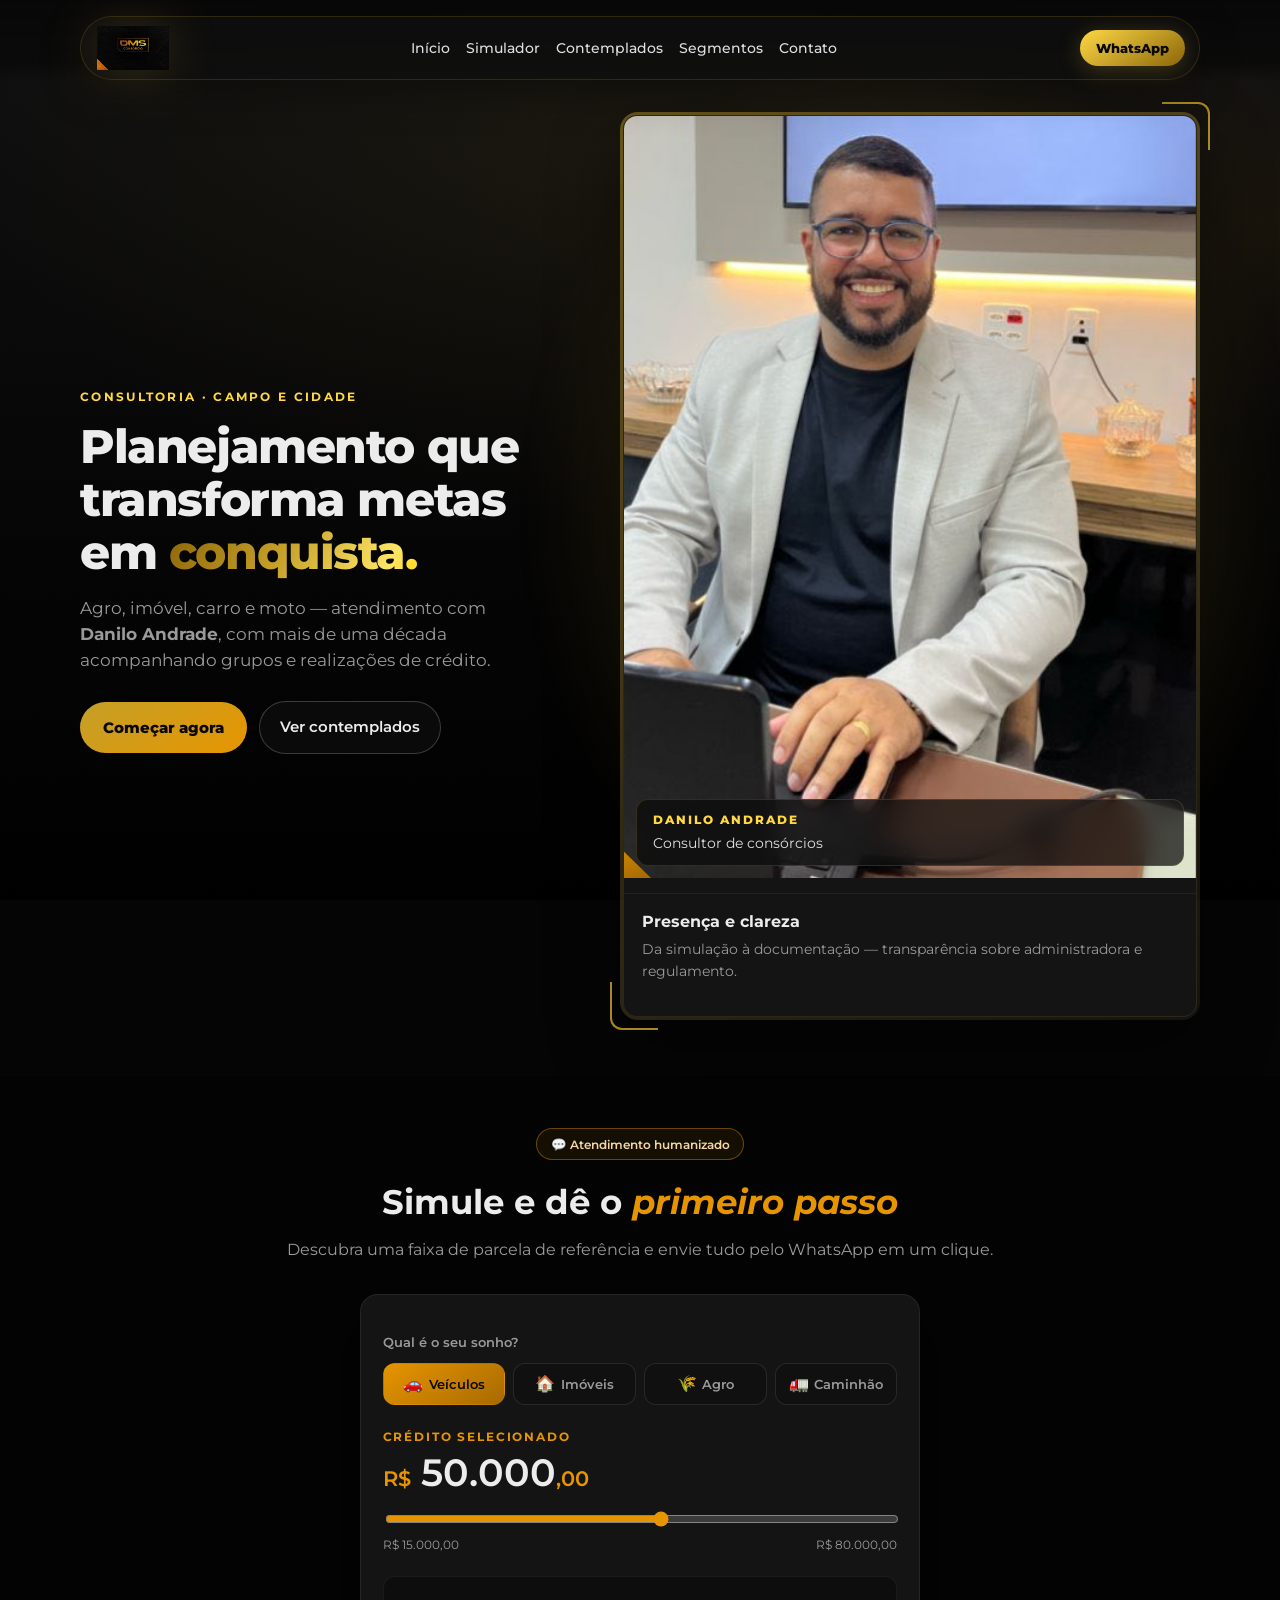
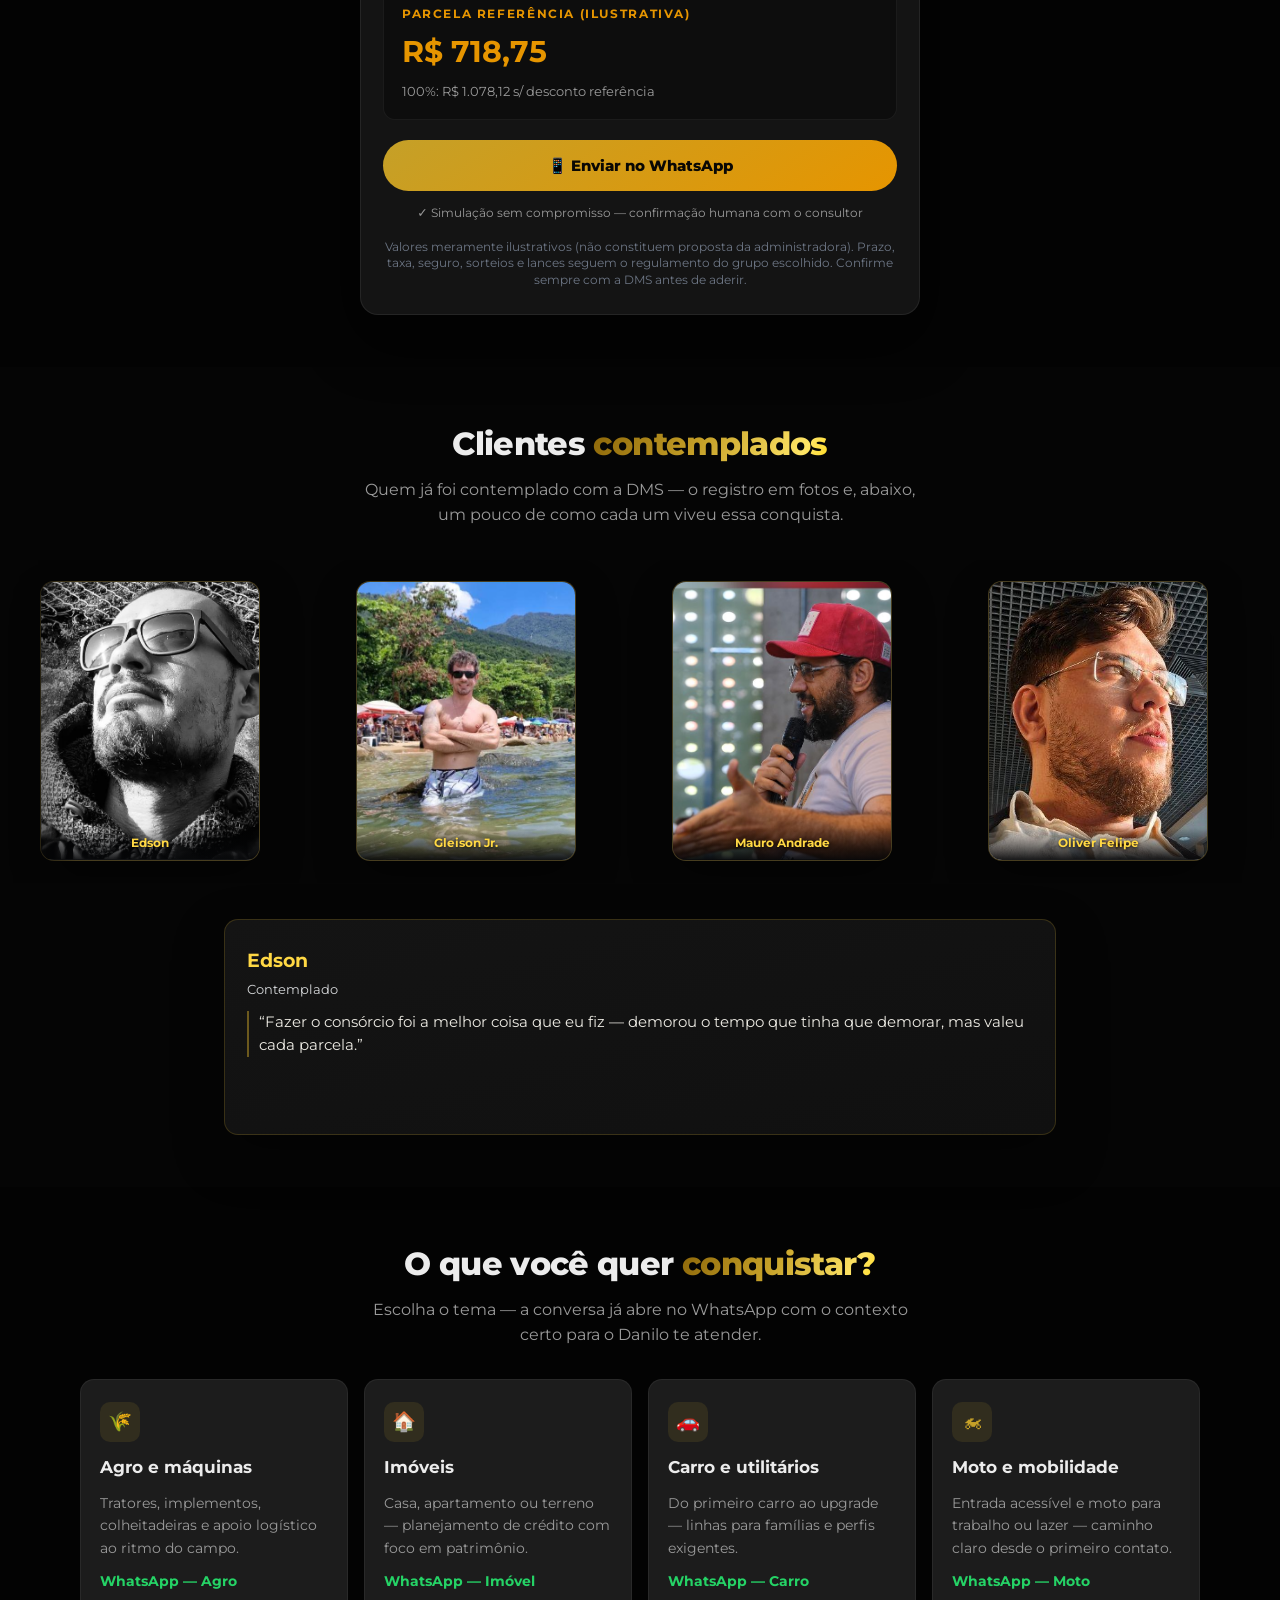
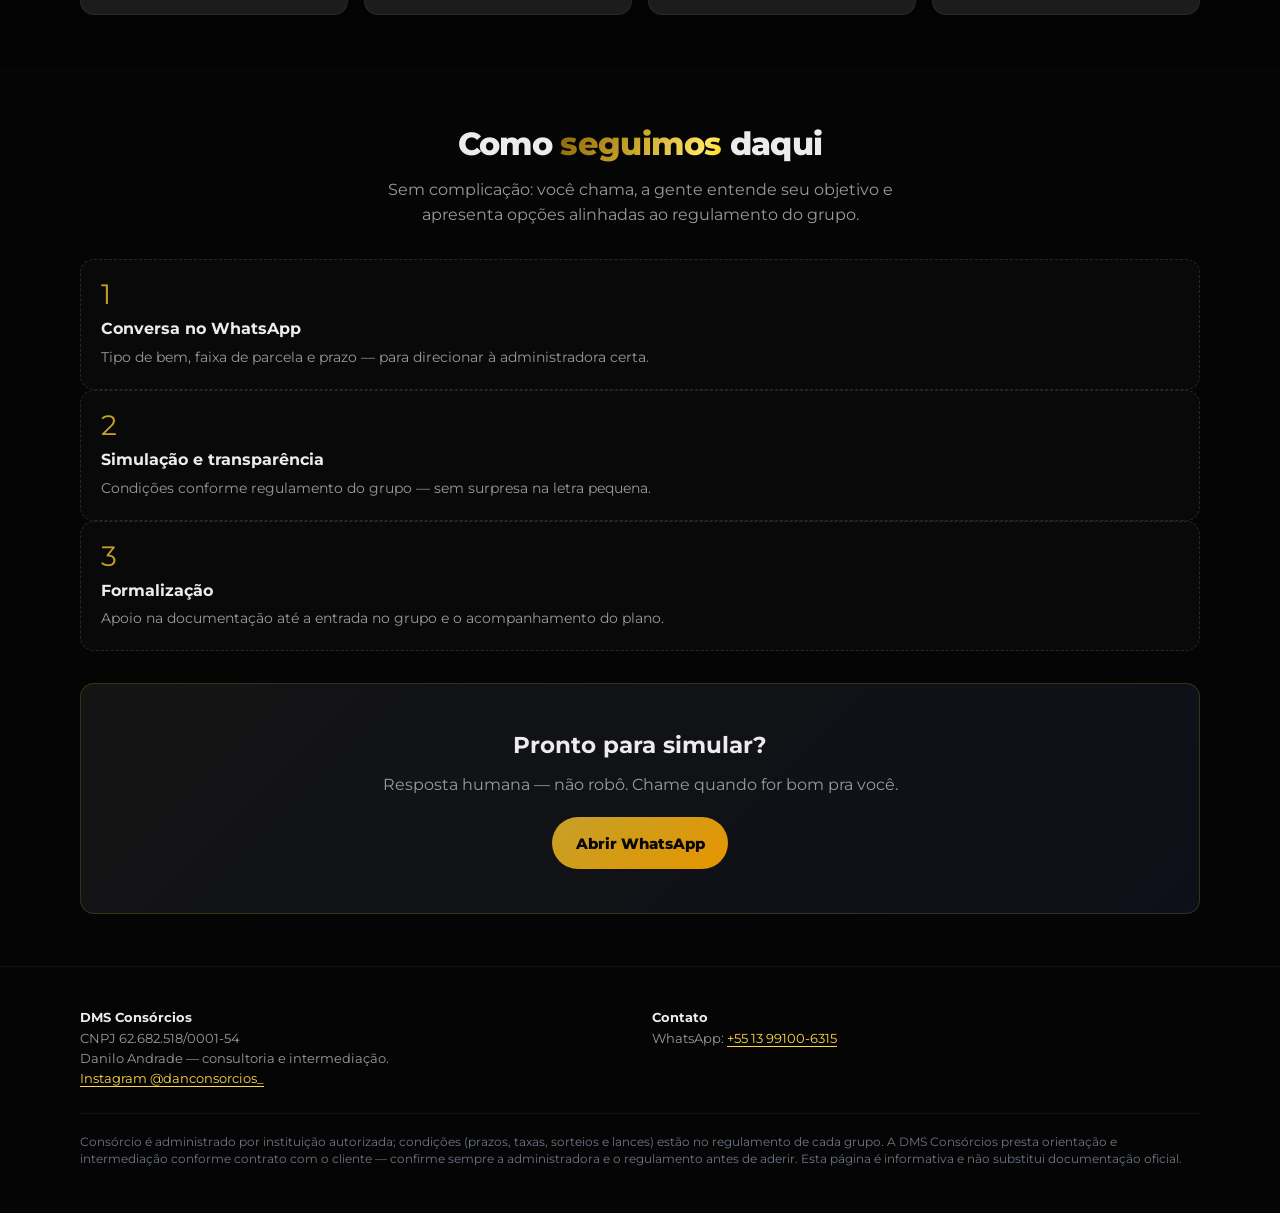
==== commit e7256e00: "Simulador: aba Caminhao com tabela oficial e interpolacao no slider. Co-authored-by: Cursor <cursora" ====
--- a/index.html
+++ b/index.html
@@ -570,9 +570,14 @@
       }
       .sim-tabs {
         display: grid;
-        grid-template-columns: repeat(3, 1fr);
+        grid-template-columns: repeat(2, 1fr);
         gap: 0.5rem;
         margin-bottom: 1.5rem;
+      }
+      @media (min-width: 720px) {
+        .sim-tabs {
+          grid-template-columns: repeat(4, 1fr);
+        }
       }
       .sim-tab {
         display: flex;
@@ -1096,6 +1101,9 @@
               </button>
               <button type="button" class="sim-tab" role="tab" data-segment="agro" aria-selected="false">
                 <span class="ic" aria-hidden="true">🌾</span> Agro
+              </button>
+              <button type="button" class="sim-tab" role="tab" data-segment="caminhao" aria-selected="false">
+                <span class="ic" aria-hidden="true">🚛</span> Caminhão
               </button>
             </div>
 
@@ -1450,10 +1458,14 @@
     <script>
       (function () {
         var waBase = "https://wa.me/5513991006315?text=";
+        var caminhaoCredits = [200000, 210000, 220000, 230000, 250000, 270000, 300000, 320000, 350000, 380000];
+        var caminhaoParcelas = [1977.05, 2075.9, 2174.75, 2273.61, 2471.31, 2669.01, 2965.57, 3163.28, 3459.83, 3756.39];
+        var fullOverPromo = 0.0215624 / 0.014375;
         var segments = {
           veiculos: { min: 15000, max: 80000, step: 500, def: 50000, promo: 0.014375, full: 0.0215624, label: "Veículos" },
           imoveis: { min: 100000, max: 500000, step: 5000, def: 200000, promo: 0.0102, full: 0.0153, label: "Imóveis" },
           agro: { min: 80000, max: 400000, step: 5000, def: 150000, promo: 0.0116, full: 0.0174, label: "Agro" },
+          caminhao: { min: 200000, max: 380000, step: 1000, def: 300000, label: "Caminhão", table: true },
         };
         var current = "veiculos";
         var range = document.getElementById("sim-range");
@@ -1471,6 +1483,20 @@
         function fmtBRLInt(n) {
           return Math.round(n).toLocaleString("pt-BR");
         }
+        function parcelaCaminhao(credit) {
+          var c = caminhaoCredits;
+          var p = caminhaoParcelas;
+          if (credit <= c[0]) return p[0];
+          if (credit >= c[c.length - 1]) return p[p.length - 1];
+          var i;
+          for (i = 0; i < c.length - 1; i++) {
+            if (credit >= c[i] && credit <= c[i + 1]) {
+              var t = (credit - c[i]) / (c[i + 1] - c[i]);
+              return p[i] + t * (p[i + 1] - p[i]);
+            }
+          }
+          return p[p.length - 1];
+        }
         function syncSegment(seg) {
           var cfg = segments[seg];
           current = seg;
@@ -1490,10 +1516,20 @@
           creditNum.textContent = fmtBRLInt(credit);
           minL.textContent = "R$ " + fmtBRLInt(parseInt(range.min, 10)) + ",00";
           maxL.textContent = "R$ " + fmtBRLInt(parseInt(range.max, 10)) + ",00";
-          var promo = credit * cfg.promo;
-          var full = credit * cfg.full;
-          promoEl.textContent = "R$ " + fmtBRL(promo);
-          fullEl.textContent = "100%: R$ " + fmtBRL(full) + " s/ desconto referência";
+          var promo;
+          var full;
+          if (cfg.table) {
+            promo = parcelaCaminhao(credit);
+            full = promo * fullOverPromo;
+            promoEl.textContent = "R$ " + fmtBRL(promo);
+            fullEl.textContent =
+              "100% (estim.): R$ " + fmtBRL(full) + " s/ desconto — entre faixas da tabela, proporcional.";
+          } else {
+            promo = credit * cfg.promo;
+            full = credit * cfg.full;
+            promoEl.textContent = "R$ " + fmtBRL(promo);
+            fullEl.textContent = "100%: R$ " + fmtBRL(full) + " s/ desconto referência";
+          }
           var msg =
             "Olá, Danilo — simulação pelo site DMS.%0A%0A" +
             "Segmento: " +
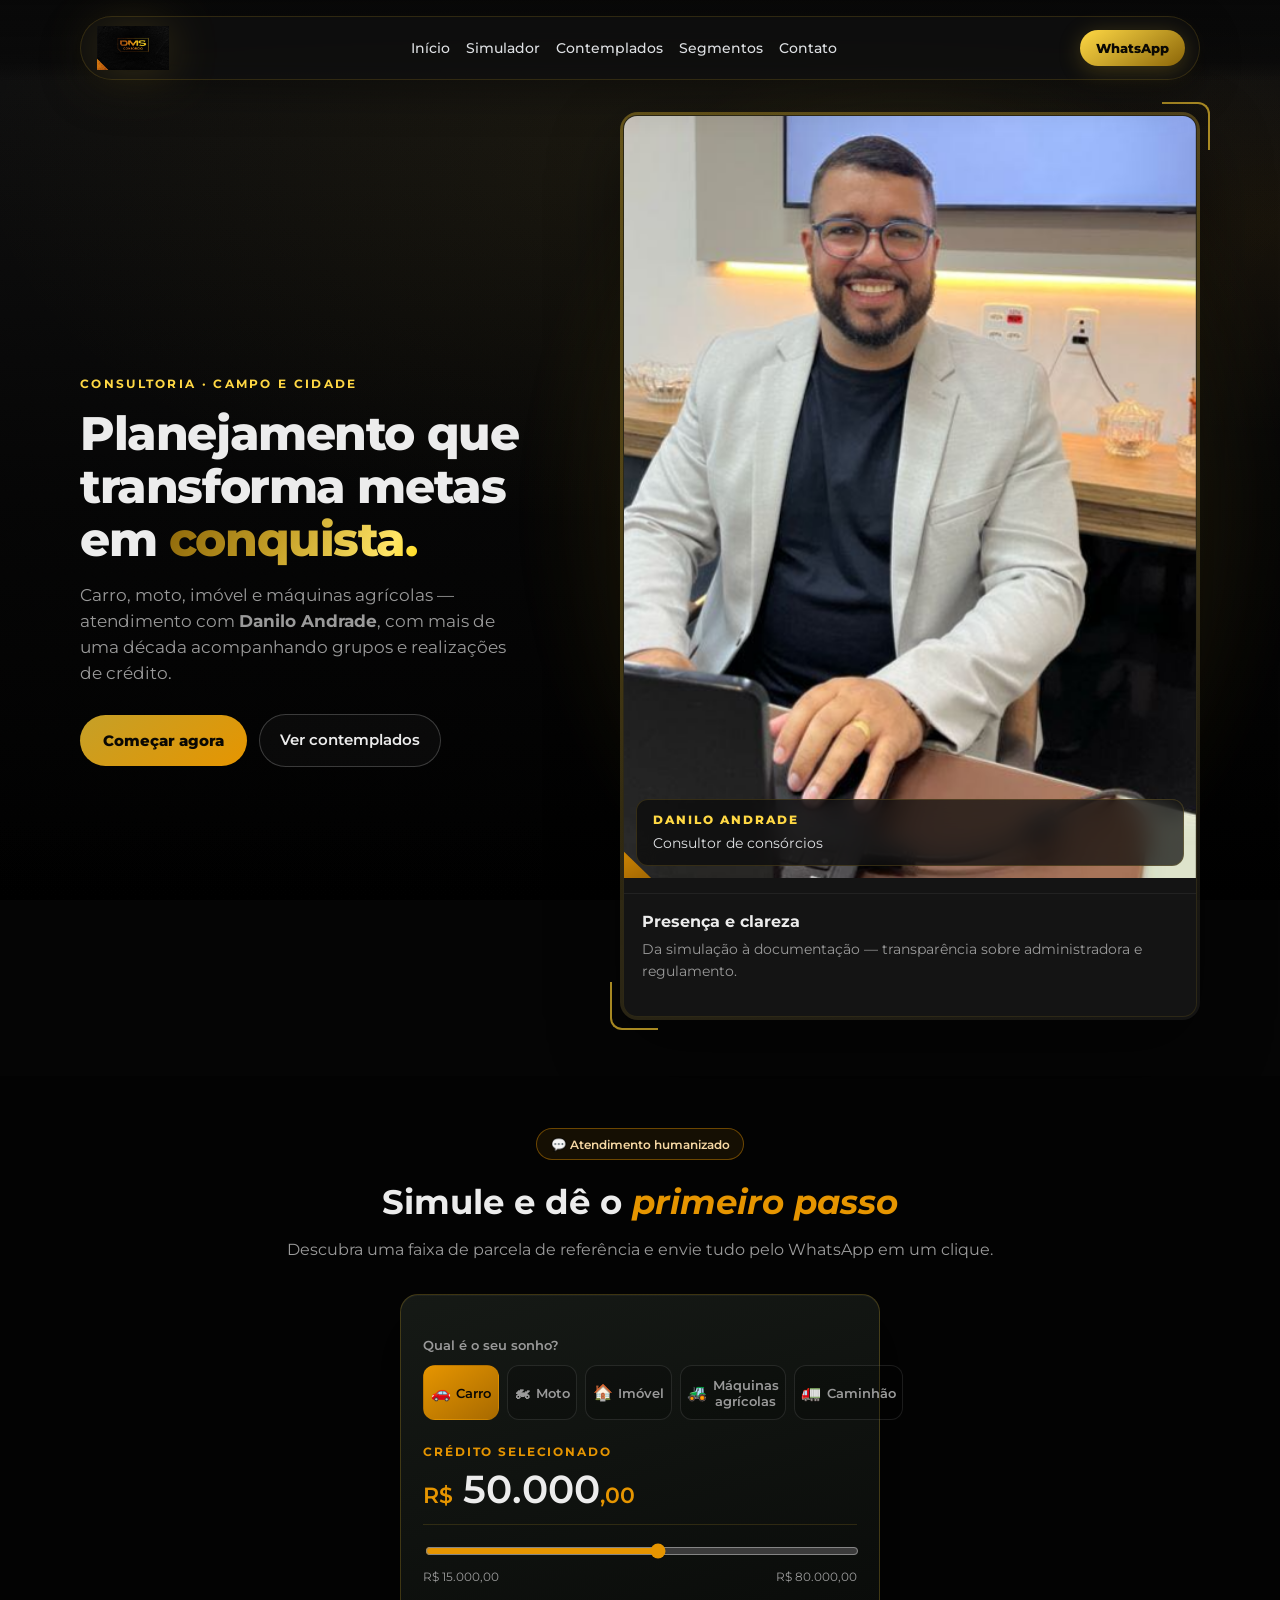
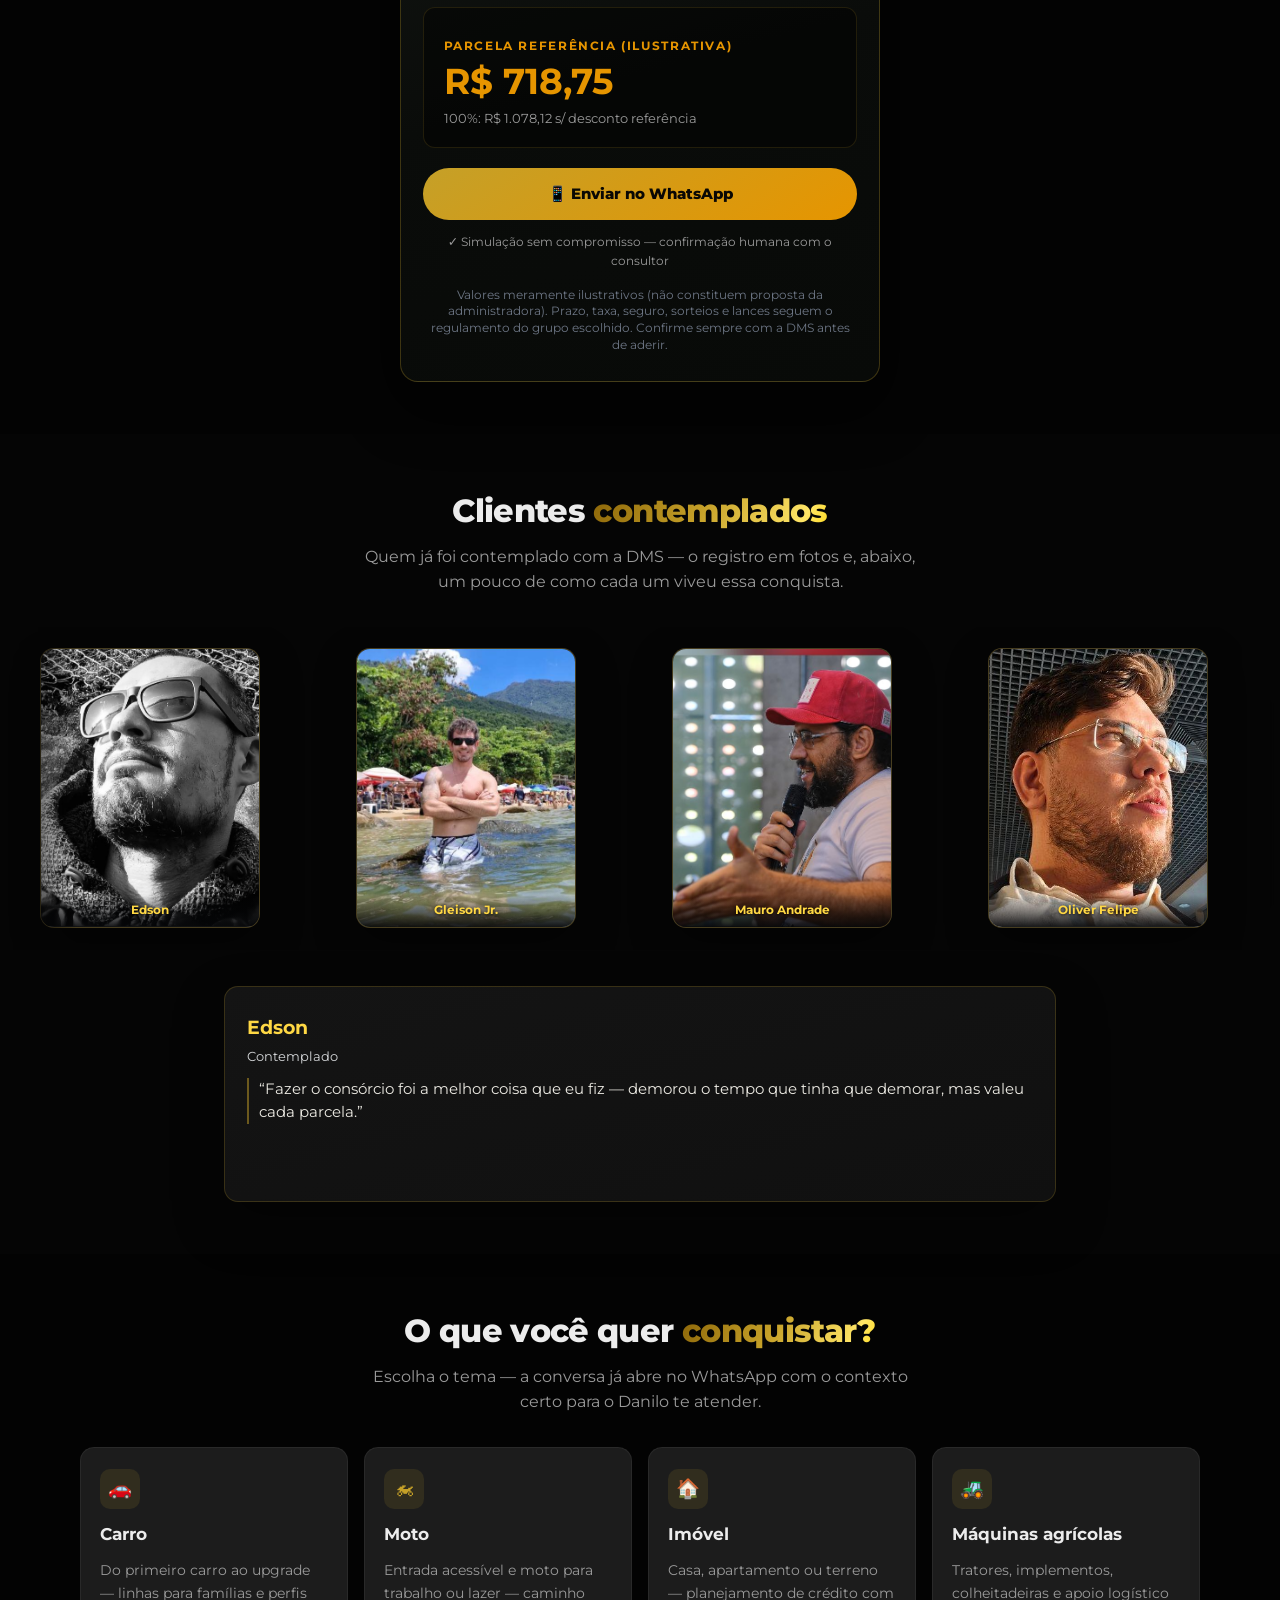
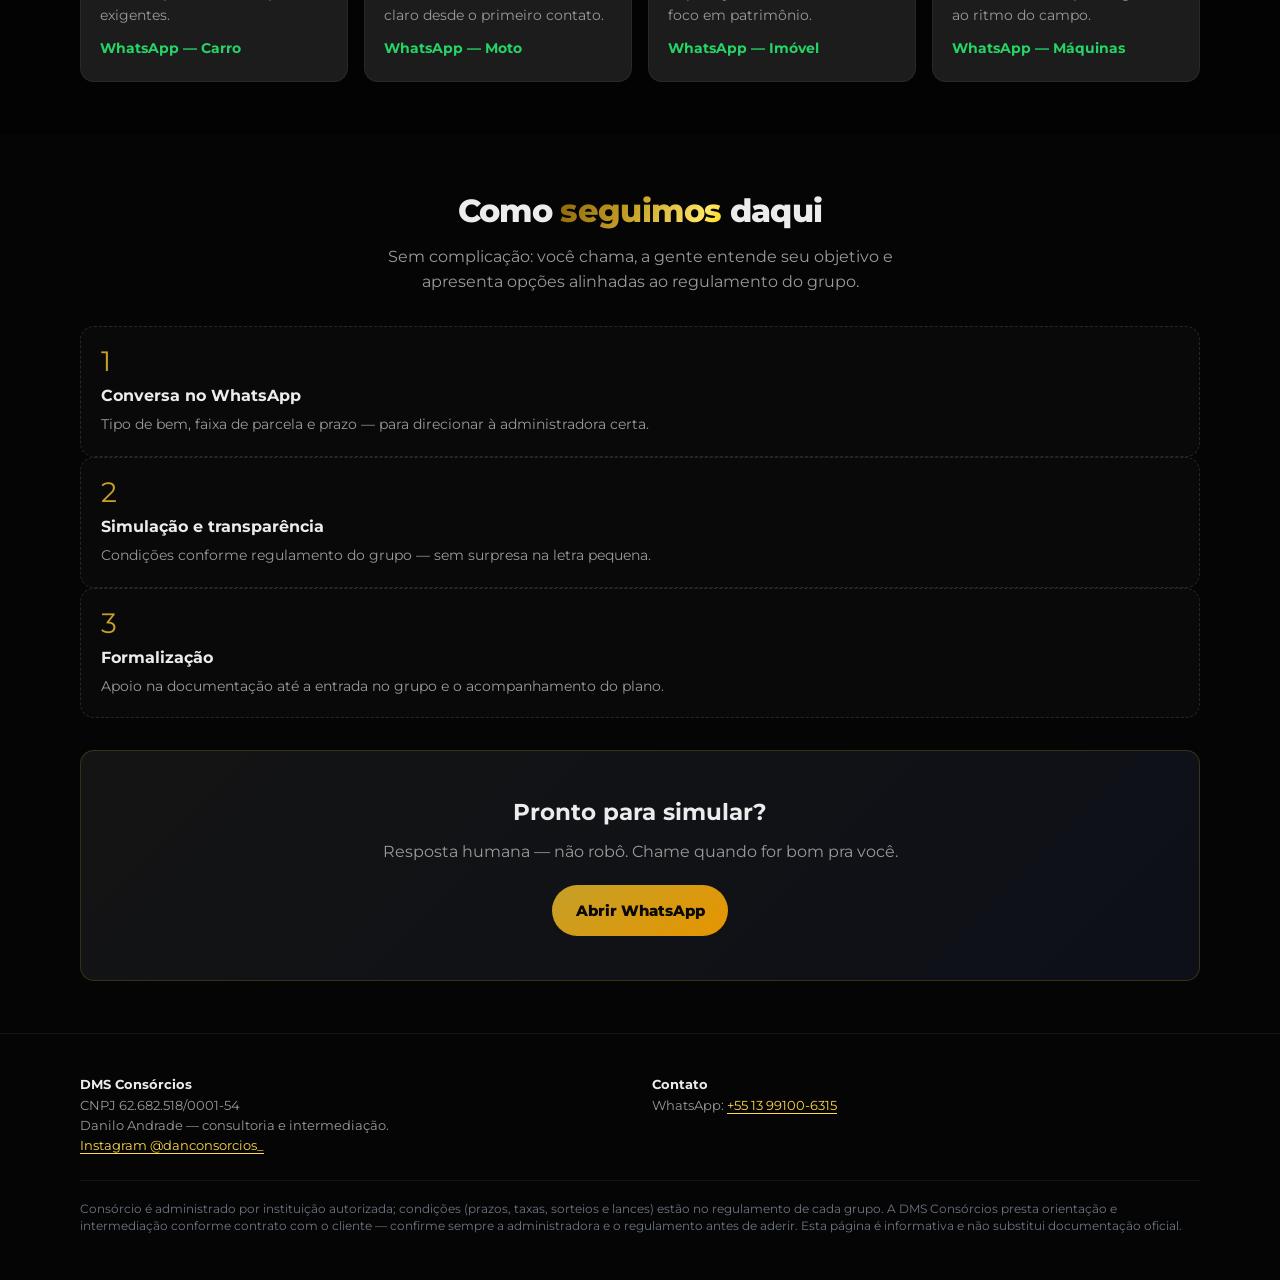
==== commit 51d736f9: "Simulador: ordem carro moto imovel maquinas e caminhao; cartao estilo referencia; segmentos e meta a" ====
--- a/index.html
+++ b/index.html
@@ -3,10 +3,10 @@
   <head>
     <meta charset="utf-8" />
     <meta name="viewport" content="width=device-width, initial-scale=1" />
-    <title>DMS Consórcios — Agro, carro, moto e imóvel</title>
+    <title>DMS Consórcios — Carro, moto, imóvel e máquinas agrícolas</title>
     <meta
       name="description"
-      content="DMS Consórcios: consórcio para agro, carro, moto e imóvel. Fale com Danilo Andrade no WhatsApp."
+      content="DMS Consórcios: carro, moto, imóvel e máquinas agrícolas. Fale com Danilo Andrade no WhatsApp."
     />
     <!-- Imagens: pasta assets/ na MESMA pasta deste arquivo. Se aparecer "DA" no lugar da foto, o caminho está errado (ex.: só o .html na Área de trabalho sem copiar assets/). -->
     <link rel="preconnect" href="https://fonts.googleapis.com" />
@@ -554,13 +554,13 @@
         font-size: 0.98rem;
       }
       .sim-card {
-        max-width: 560px;
+        max-width: min(100%, 480px);
         margin: 0 auto;
-        padding: 1.5rem 1.35rem 1.6rem;
+        padding: 1.65rem 1.4rem 1.75rem;
         border-radius: calc(var(--radius) + 4px);
-        background: var(--bg-panel);
-        border: 1px solid rgba(255, 255, 255, 0.07);
-        box-shadow: 0 24px 60px rgba(0, 0, 0, 0.35);
+        background: linear-gradient(165deg, rgba(22, 26, 22, 0.98) 0%, rgba(10, 12, 10, 0.99) 55%, rgba(8, 10, 8, 1) 100%);
+        border: 1px solid rgba(197, 160, 40, 0.28);
+        box-shadow: 0 24px 60px rgba(0, 0, 0, 0.35), inset 0 1px 0 rgba(255, 255, 255, 0.04);
       }
       .sim-label {
         font-size: 0.82rem;
@@ -574,9 +574,14 @@
         gap: 0.5rem;
         margin-bottom: 1.5rem;
       }
-      @media (min-width: 720px) {
+      @media (min-width: 520px) {
         .sim-tabs {
-          grid-template-columns: repeat(4, 1fr);
+          grid-template-columns: repeat(3, 1fr);
+        }
+      }
+      @media (min-width: 960px) {
+        .sim-tabs {
+          grid-template-columns: repeat(5, 1fr);
         }
       }
       .sim-tab {
@@ -615,8 +620,8 @@
       }
       .sim-credit-val {
         font-family: var(--font-display);
-        font-size: clamp(1.85rem, 5vw, 2.35rem);
-        margin: 0 0 1rem;
+        font-size: clamp(1.95rem, 5.2vw, 2.45rem);
+        margin: 0 0 0.85rem;
         line-height: 1.1;
       }
       .sim-credit-val .prefix,
@@ -628,6 +633,11 @@
       .sim-credit-val .num {
         color: var(--text);
         font-weight: 600;
+      }
+      .sim-range-wrap {
+        padding-top: 1rem;
+        margin-bottom: 0.15rem;
+        border-top: 1px solid rgba(197, 160, 40, 0.18);
       }
       input[type="range"].sim-range {
         width: 100%;
@@ -642,10 +652,10 @@
         margin-bottom: 1.35rem;
       }
       .sim-result {
-        padding: 1.1rem 1.15rem;
+        padding: 1.15rem 1.2rem 1.2rem;
         border-radius: 12px;
-        background: rgba(0, 0, 0, 0.35);
-        border: 1px solid rgba(255, 255, 255, 0.06);
+        background: rgba(0, 0, 0, 0.42);
+        border: 1px solid rgba(197, 160, 40, 0.15);
         margin-bottom: 1.25rem;
       }
       .sim-result-label {
@@ -657,10 +667,11 @@
       }
       .sim-result-val {
         font-family: var(--font-display);
-        font-size: 1.85rem;
+        font-size: clamp(1.9rem, 4.8vw, 2.25rem);
         font-weight: 700;
         color: var(--accent-orange);
-        margin: 0 0 0.35rem;
+        margin: 0 0 0.4rem;
+        line-height: 1.1;
       }
       .sim-result-note {
         margin: 0;
@@ -1026,8 +1037,8 @@
             <p class="eyebrow">Consultoria · campo e cidade</p>
             <h1 id="hero-title">Planejamento que transforma metas em <span class="hl">conquista.</span></h1>
             <p class="hero-lead">
-              Agro, imóvel, carro e moto — atendimento com <strong>Danilo Andrade</strong>, com mais de uma década
-              acompanhando grupos e realizações de crédito.
+              Carro, moto, imóvel e máquinas agrícolas — atendimento com <strong>Danilo Andrade</strong>, com mais de
+              uma década acompanhando grupos e realizações de crédito.
             </p>
             <div class="hero-actions">
               <a
@@ -1093,14 +1104,17 @@
           <div class="sim-card">
             <p class="sim-label" id="sim-dream-label">Qual é o seu sonho?</p>
             <div class="sim-tabs" role="tablist" aria-labelledby="sim-dream-label">
-              <button type="button" class="sim-tab" role="tab" data-segment="veiculos" aria-selected="true">
-                <span class="ic" aria-hidden="true">🚗</span> Veículos
+              <button type="button" class="sim-tab" role="tab" data-segment="carro" aria-selected="true">
+                <span class="ic" aria-hidden="true">🚗</span> Carro
+              </button>
+              <button type="button" class="sim-tab" role="tab" data-segment="moto" aria-selected="false">
+                <span class="ic" aria-hidden="true">🏍</span> Moto
               </button>
               <button type="button" class="sim-tab" role="tab" data-segment="imoveis" aria-selected="false">
-                <span class="ic" aria-hidden="true">🏠</span> Imóveis
+                <span class="ic" aria-hidden="true">🏠</span> Imóvel
               </button>
               <button type="button" class="sim-tab" role="tab" data-segment="agro" aria-selected="false">
-                <span class="ic" aria-hidden="true">🌾</span> Agro
+                <span class="ic" aria-hidden="true">🚜</span> Máquinas agrícolas
               </button>
               <button type="button" class="sim-tab" role="tab" data-segment="caminhao" aria-selected="false">
                 <span class="ic" aria-hidden="true">🚛</span> Caminhão
@@ -1112,11 +1126,13 @@
               <span class="prefix">R$</span> <span class="num" id="sim-credit-num">50.000</span
               ><span class="suffix">,00</span>
             </p>
-            <label class="sr-only" for="sim-range">Valor do crédito</label>
-            <input type="range" class="sim-range" id="sim-range" min="15000" max="80000" step="500" value="50000" />
-            <div class="sim-range-labels">
-              <span id="sim-min-label">R$ 15.000,00</span>
-              <span id="sim-max-label">R$ 80.000,00</span>
+            <div class="sim-range-wrap">
+              <label class="sr-only" for="sim-range">Valor do crédito</label>
+              <input type="range" class="sim-range" id="sim-range" min="15000" max="80000" step="500" value="50000" />
+              <div class="sim-range-labels">
+                <span id="sim-min-label">R$ 15.000,00</span>
+                <span id="sim-max-label">R$ 80.000,00</span>
+              </div>
             </div>
 
             <div class="sim-result">
@@ -1343,30 +1359,8 @@
           </p>
           <div class="pillars">
             <article class="pillar">
-              <div class="pillar-icon" aria-hidden="true">🌾</div>
-              <h3>Agro e máquinas</h3>
-              <p>Tratores, implementos, colheitadeiras e apoio logístico ao ritmo do campo.</p>
-              <a
-                href="https://wa.me/5513991006315?text=Ol%C3%A1%2C%20Danilo%2C%20vim%20pelo%20site%20DMS%20%E2%80%94%20cons%C3%B3rcio%20%2F%20AGRO%20(m%C3%A1quina%20ou%20implemento)."
-                target="_blank"
-                rel="noopener noreferrer"
-                >WhatsApp — Agro</a
-              >
-            </article>
-            <article class="pillar">
-              <div class="pillar-icon" aria-hidden="true">🏠</div>
-              <h3>Imóveis</h3>
-              <p>Casa, apartamento ou terreno — planejamento de crédito com foco em patrimônio.</p>
-              <a
-                href="https://wa.me/5513991006315?text=Ol%C3%A1%2C%20Danilo%2C%20vim%20pelo%20site%20DMS%20%E2%80%94%20cons%C3%B3rcio%20IM%C3%93VEL."
-                target="_blank"
-                rel="noopener noreferrer"
-                >WhatsApp — Imóvel</a
-              >
-            </article>
-            <article class="pillar">
               <div class="pillar-icon" aria-hidden="true">🚗</div>
-              <h3>Carro e utilitários</h3>
+              <h3>Carro</h3>
               <p>Do primeiro carro ao upgrade — linhas para famílias e perfis exigentes.</p>
               <a
                 href="https://wa.me/5513991006315?text=Ol%C3%A1%2C%20Danilo%2C%20vim%20pelo%20site%20DMS%20%E2%80%94%20cons%C3%B3rcio%20CARRO."
@@ -1377,13 +1371,35 @@
             </article>
             <article class="pillar">
               <div class="pillar-icon" aria-hidden="true">🏍</div>
-              <h3>Moto e mobilidade</h3>
+              <h3>Moto</h3>
               <p>Entrada acessível e moto para trabalho ou lazer — caminho claro desde o primeiro contato.</p>
               <a
                 href="https://wa.me/5513991006315?text=Ol%C3%A1%2C%20Danilo%2C%20vim%20pelo%20site%20DMS%20%E2%80%94%20cons%C3%B3rcio%20MOTO."
                 target="_blank"
                 rel="noopener noreferrer"
                 >WhatsApp — Moto</a
+              >
+            </article>
+            <article class="pillar">
+              <div class="pillar-icon" aria-hidden="true">🏠</div>
+              <h3>Imóvel</h3>
+              <p>Casa, apartamento ou terreno — planejamento de crédito com foco em patrimônio.</p>
+              <a
+                href="https://wa.me/5513991006315?text=Ol%C3%A1%2C%20Danilo%2C%20vim%20pelo%20site%20DMS%20%E2%80%94%20cons%C3%B3rcio%20IM%C3%93VEL."
+                target="_blank"
+                rel="noopener noreferrer"
+                >WhatsApp — Imóvel</a
+              >
+            </article>
+            <article class="pillar">
+              <div class="pillar-icon" aria-hidden="true">🚜</div>
+              <h3>Máquinas agrícolas</h3>
+              <p>Tratores, implementos, colheitadeiras e apoio logístico ao ritmo do campo.</p>
+              <a
+                href="https://wa.me/5513991006315?text=Ol%C3%A1%2C%20Danilo%2C%20vim%20pelo%20site%20DMS%20%E2%80%94%20cons%C3%B3rcio%20%2F%20AGRO%20(m%C3%A1quina%20ou%20implemento)."
+                target="_blank"
+                rel="noopener noreferrer"
+                >WhatsApp — Máquinas</a
               >
             </article>
           </div>
@@ -1462,12 +1478,13 @@
         var caminhaoParcelas = [1977.05, 2075.9, 2174.75, 2273.61, 2471.31, 2669.01, 2965.57, 3163.28, 3459.83, 3756.39];
         var fullOverPromo = 0.0215624 / 0.014375;
         var segments = {
-          veiculos: { min: 15000, max: 80000, step: 500, def: 50000, promo: 0.014375, full: 0.0215624, label: "Veículos" },
-          imoveis: { min: 100000, max: 500000, step: 5000, def: 200000, promo: 0.0102, full: 0.0153, label: "Imóveis" },
-          agro: { min: 80000, max: 400000, step: 5000, def: 150000, promo: 0.0116, full: 0.0174, label: "Agro" },
+          carro: { min: 15000, max: 80000, step: 500, def: 50000, promo: 0.014375, full: 0.0215624, label: "Carro" },
+          moto: { min: 15000, max: 80000, step: 500, def: 30000, promo: 0.014375, full: 0.0215624, label: "Moto" },
+          imoveis: { min: 100000, max: 500000, step: 5000, def: 200000, promo: 0.0102, full: 0.0153, label: "Imóvel" },
+          agro: { min: 80000, max: 400000, step: 5000, def: 150000, promo: 0.0116, full: 0.0174, label: "Máquinas agrícolas" },
           caminhao: { min: 200000, max: 380000, step: 1000, def: 300000, label: "Caminhão", table: true },
         };
-        var current = "veiculos";
+        var current = "carro";
         var range = document.getElementById("sim-range");
         var tabs = document.querySelectorAll(".sim-tab");
         var creditNum = document.getElementById("sim-credit-num");
@@ -1550,7 +1567,7 @@
           });
         });
         range.addEventListener("input", update);
-        syncSegment("veiculos");
+        syncSegment("carro");
       })();
     </script>
     <script>
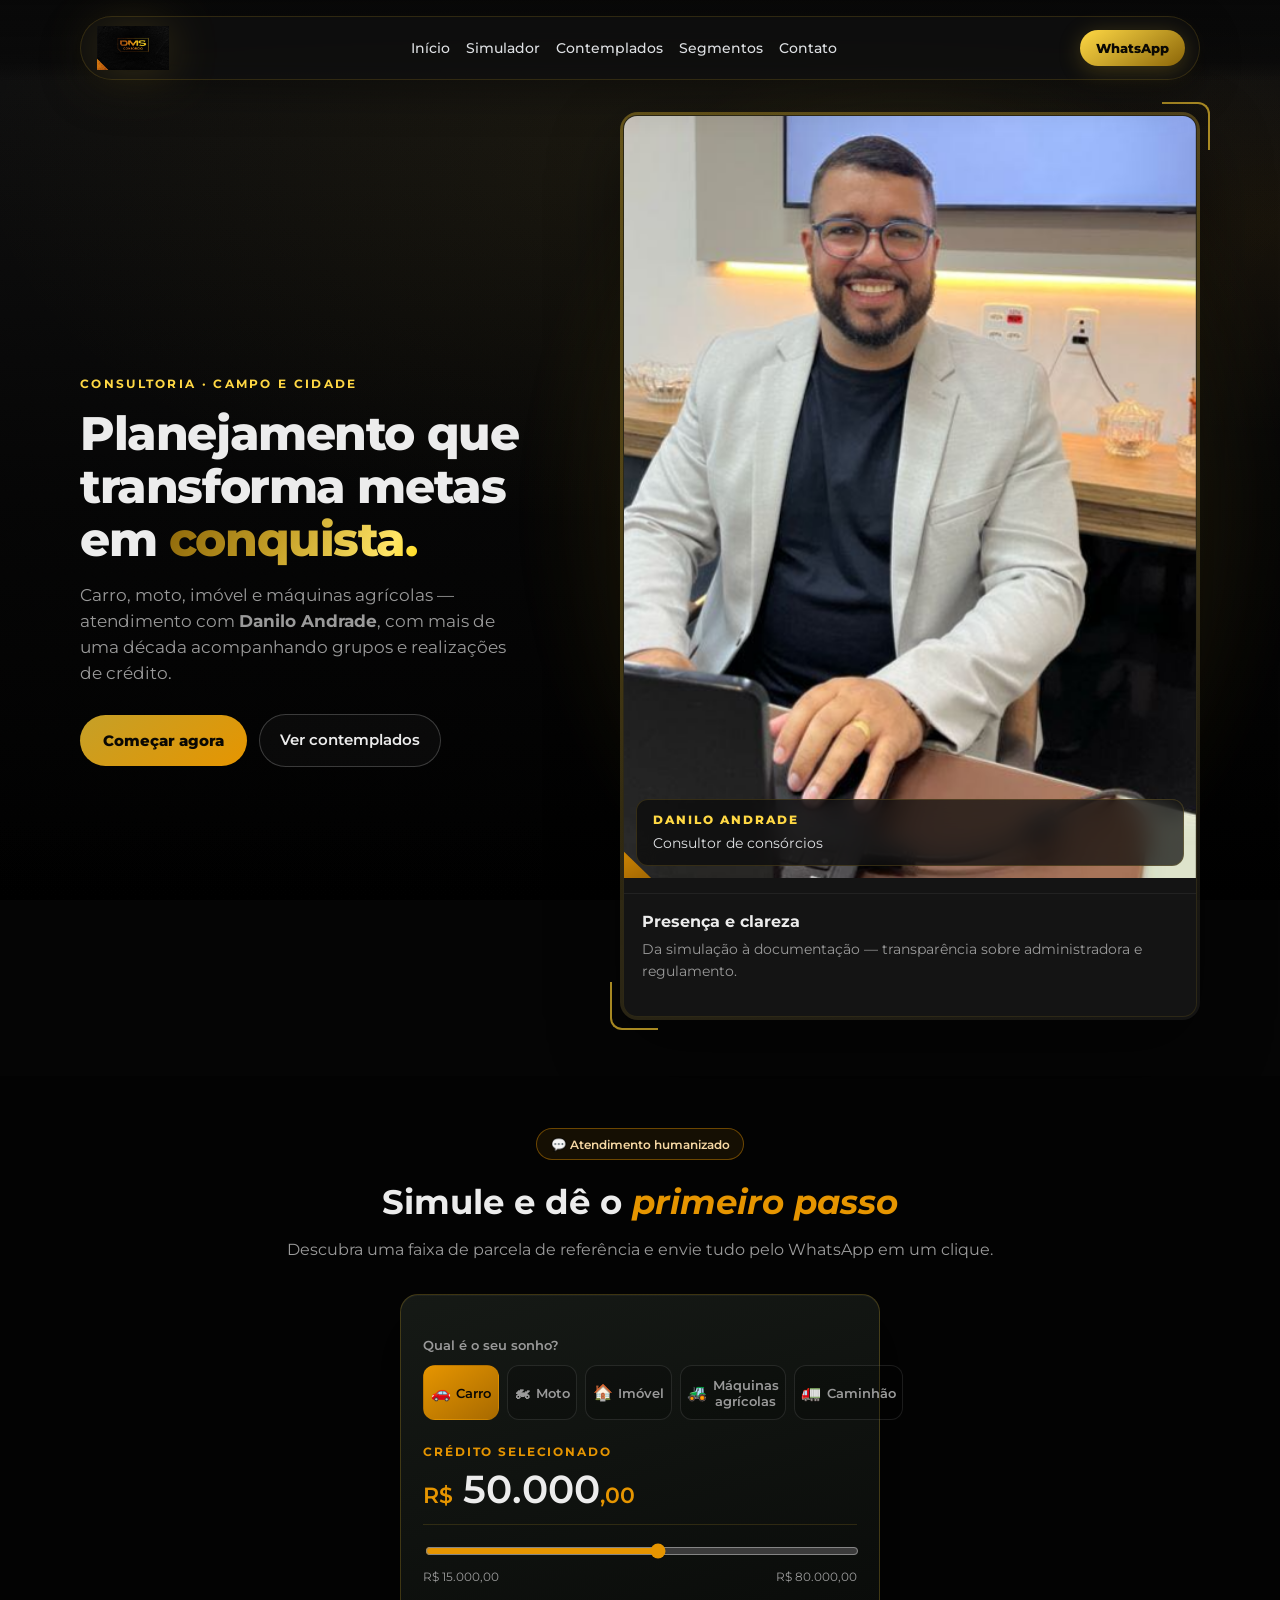
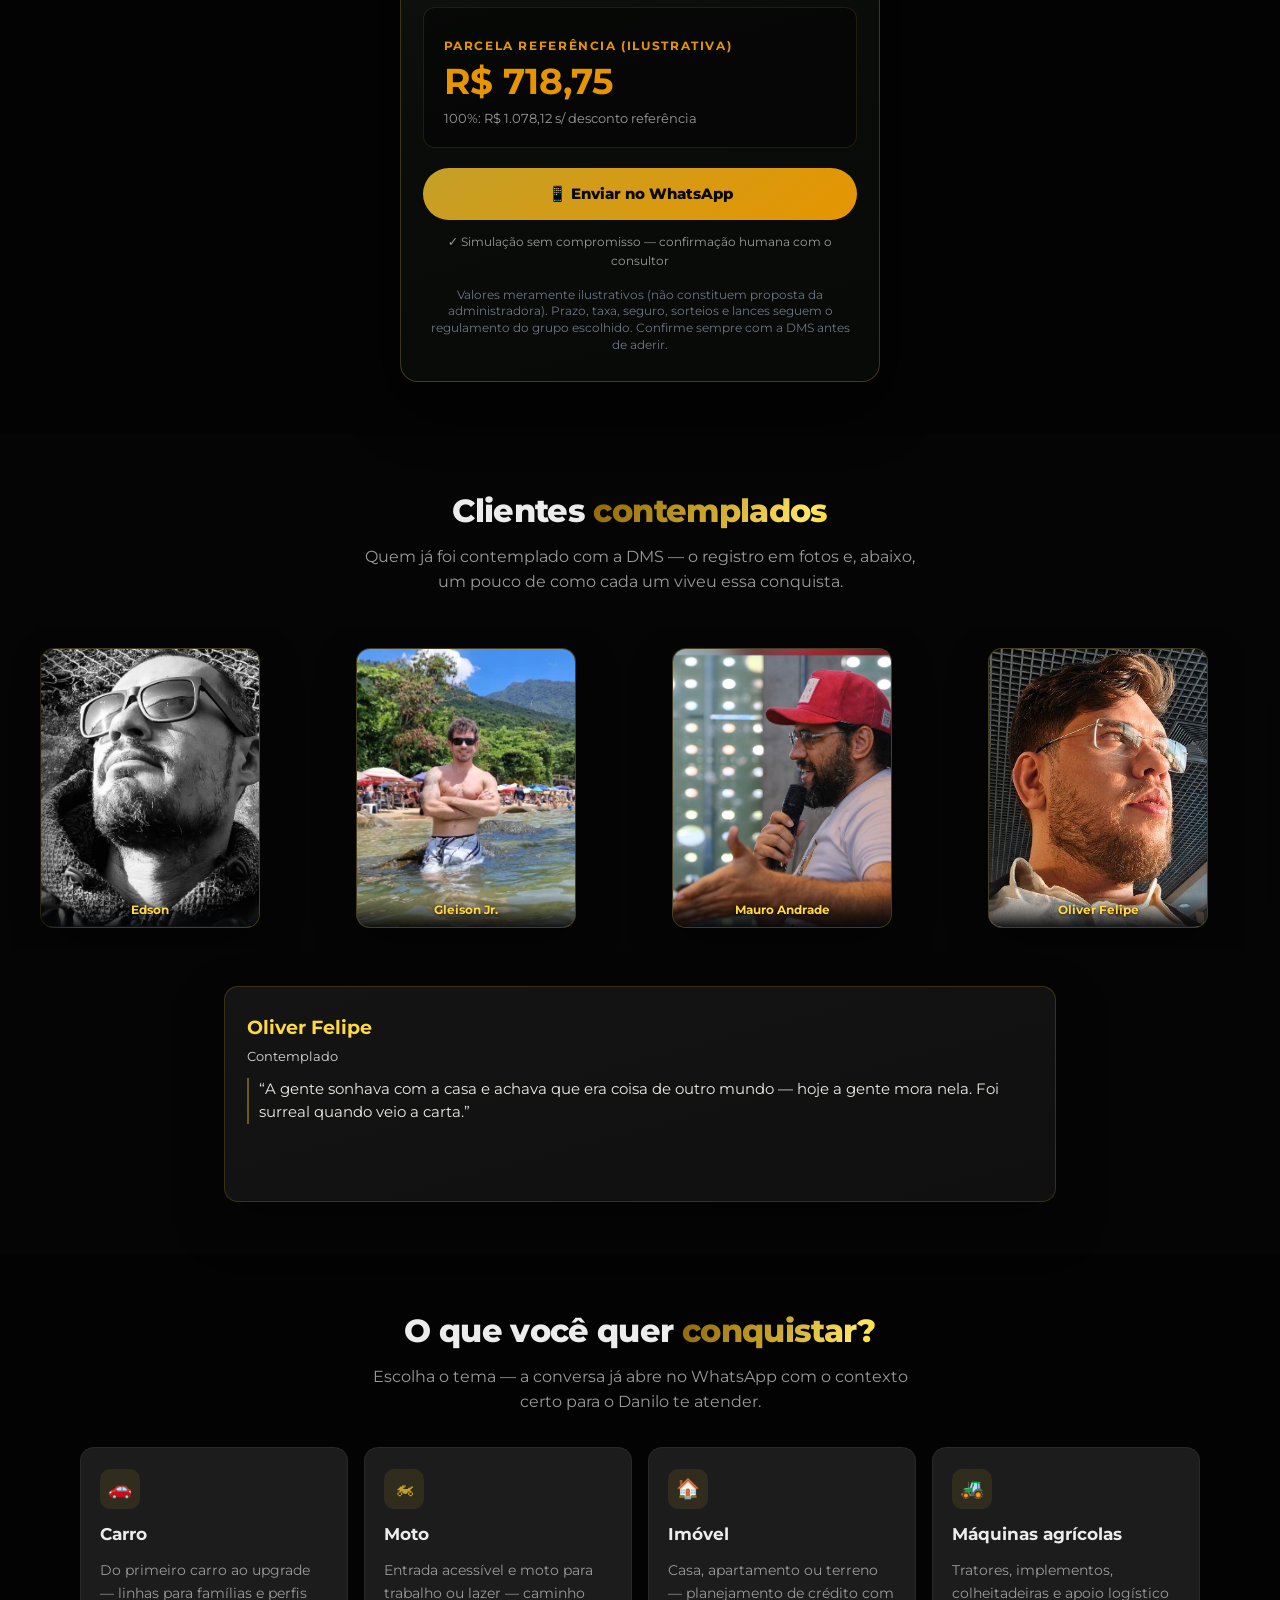
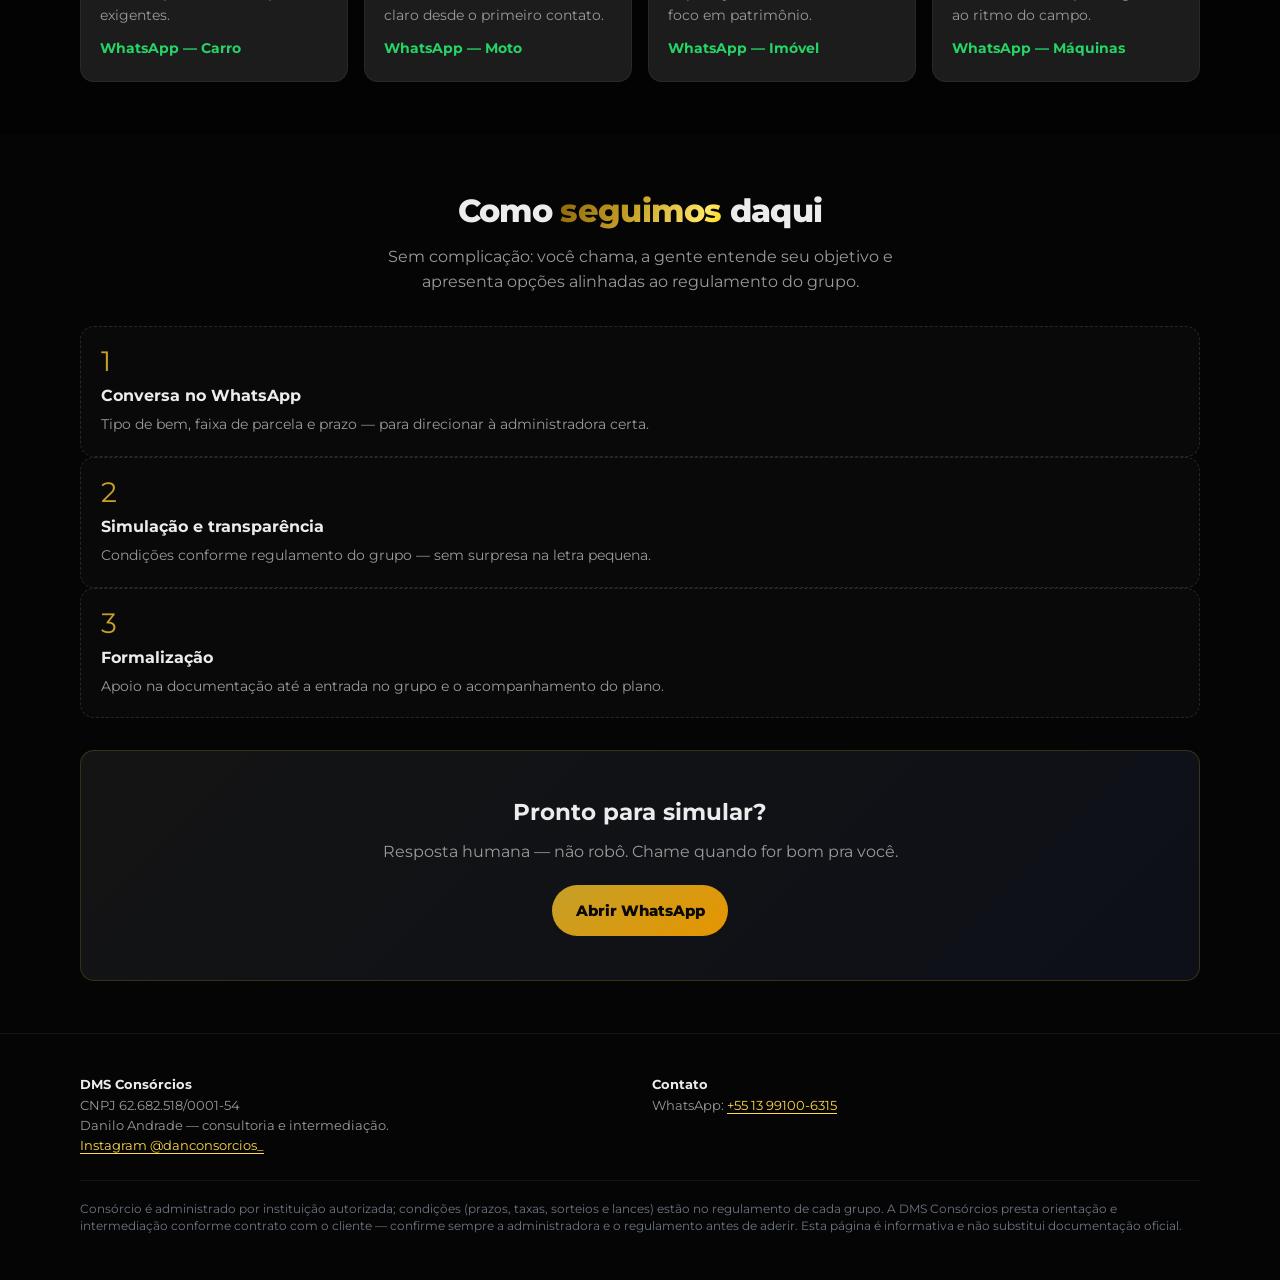
==== commit 6c18d104: "Simulador imovel: tabela do print (meia parcela) com interpolacao. Co-authored-by: Cursor <cursorage" ====
--- a/index.html
+++ b/index.html
@@ -1136,7 +1136,7 @@
             </div>
 
             <div class="sim-result">
-              <p class="sim-result-label">PARCELA REFERÊNCIA (ILUSTRATIVA)</p>
+              <p class="sim-result-label" id="sim-result-label">PARCELA REFERÊNCIA (ILUSTRATIVA)</p>
               <p class="sim-result-val" id="sim-parcela-promo">R$ 0,00</p>
               <p class="sim-result-note" id="sim-parcela-full">100%: R$ 0,00 s/ desconto referência</p>
             </div>
@@ -1476,11 +1476,14 @@
         var waBase = "https://wa.me/5513991006315?text=";
         var caminhaoCredits = [200000, 210000, 220000, 230000, 250000, 270000, 300000, 320000, 350000, 380000];
         var caminhaoParcelas = [1977.05, 2075.9, 2174.75, 2273.61, 2471.31, 2669.01, 2965.57, 3163.28, 3459.83, 3756.39];
+        /* Carta p/ imóvel (print): crédito × meia parcela */
+        var imovelCredits = [110000, 150000, 300000, 400000, 500000];
+        var imovelMeiaParcelas = [280, 382, 767, 1014, 1268];
         var fullOverPromo = 0.0215624 / 0.014375;
         var segments = {
           carro: { min: 15000, max: 80000, step: 500, def: 50000, promo: 0.014375, full: 0.0215624, label: "Carro" },
           moto: { min: 15000, max: 80000, step: 500, def: 30000, promo: 0.014375, full: 0.0215624, label: "Moto" },
-          imoveis: { min: 100000, max: 500000, step: 5000, def: 200000, promo: 0.0102, full: 0.0153, label: "Imóvel" },
+          imoveis: { min: 110000, max: 500000, step: 5000, def: 300000, label: "Imóvel", imovelTable: true },
           agro: { min: 80000, max: 400000, step: 5000, def: 150000, promo: 0.0116, full: 0.0174, label: "Máquinas agrícolas" },
           caminhao: { min: 200000, max: 380000, step: 1000, def: 300000, label: "Caminhão", table: true },
         };
@@ -1492,6 +1495,7 @@
         var maxL = document.getElementById("sim-max-label");
         var promoEl = document.getElementById("sim-parcela-promo");
         var fullEl = document.getElementById("sim-parcela-full");
+        var resultLabel = document.getElementById("sim-result-label");
         var waBtn = document.getElementById("sim-wa-btn");
 
         function fmtBRL(n) {
@@ -1500,9 +1504,7 @@
         function fmtBRLInt(n) {
           return Math.round(n).toLocaleString("pt-BR");
         }
-        function parcelaCaminhao(credit) {
-          var c = caminhaoCredits;
-          var p = caminhaoParcelas;
+        function parcelaInterpolada(credit, c, p) {
           if (credit <= c[0]) return p[0];
           if (credit >= c[c.length - 1]) return p[p.length - 1];
           var i;
@@ -1535,18 +1537,28 @@
           maxL.textContent = "R$ " + fmtBRLInt(parseInt(range.max, 10)) + ",00";
           var promo;
           var full;
-          if (cfg.table) {
-            promo = parcelaCaminhao(credit);
+          if (cfg.imovelTable) {
+            promo = parcelaInterpolada(credit, imovelCredits, imovelMeiaParcelas);
+            full = promo * 2;
+            resultLabel.textContent = "MEIA PARCELA (ILUSTRATIVA)";
+            promoEl.textContent = "R$ " + fmtBRL(promo);
+            fullEl.textContent =
+              "Parcela integral estimada: R$ " + fmtBRL(full) + " (2× meia — proporcional entre faixas da tabela).";
+          } else if (cfg.table) {
+            promo = parcelaInterpolada(credit, caminhaoCredits, caminhaoParcelas);
             full = promo * fullOverPromo;
+            resultLabel.textContent = "PARCELA REFERÊNCIA (ILUSTRATIVA)";
             promoEl.textContent = "R$ " + fmtBRL(promo);
             fullEl.textContent =
               "100% (estim.): R$ " + fmtBRL(full) + " s/ desconto — entre faixas da tabela, proporcional.";
           } else {
             promo = credit * cfg.promo;
             full = credit * cfg.full;
+            resultLabel.textContent = "PARCELA REFERÊNCIA (ILUSTRATIVA)";
             promoEl.textContent = "R$ " + fmtBRL(promo);
             fullEl.textContent = "100%: R$ " + fmtBRL(full) + " s/ desconto referência";
           }
+          var msgParcela = cfg.imovelTable ? "Meia parcela ilustrativa" : "Parcela ilustrativa";
           var msg =
             "Olá, Danilo — simulação pelo site DMS.%0A%0A" +
             "Segmento: " +
@@ -1555,7 +1567,8 @@
             "Crédito alvo (referência): R$ " +
             fmtBRLInt(credit) +
             "%0A" +
-            "Parcela ilustrativa: R$ " +
+            msgParcela +
+            ": R$ " +
             fmtBRL(promo) +
             "%0A%0A" +
             "Quero confirmar condições reais com você.";
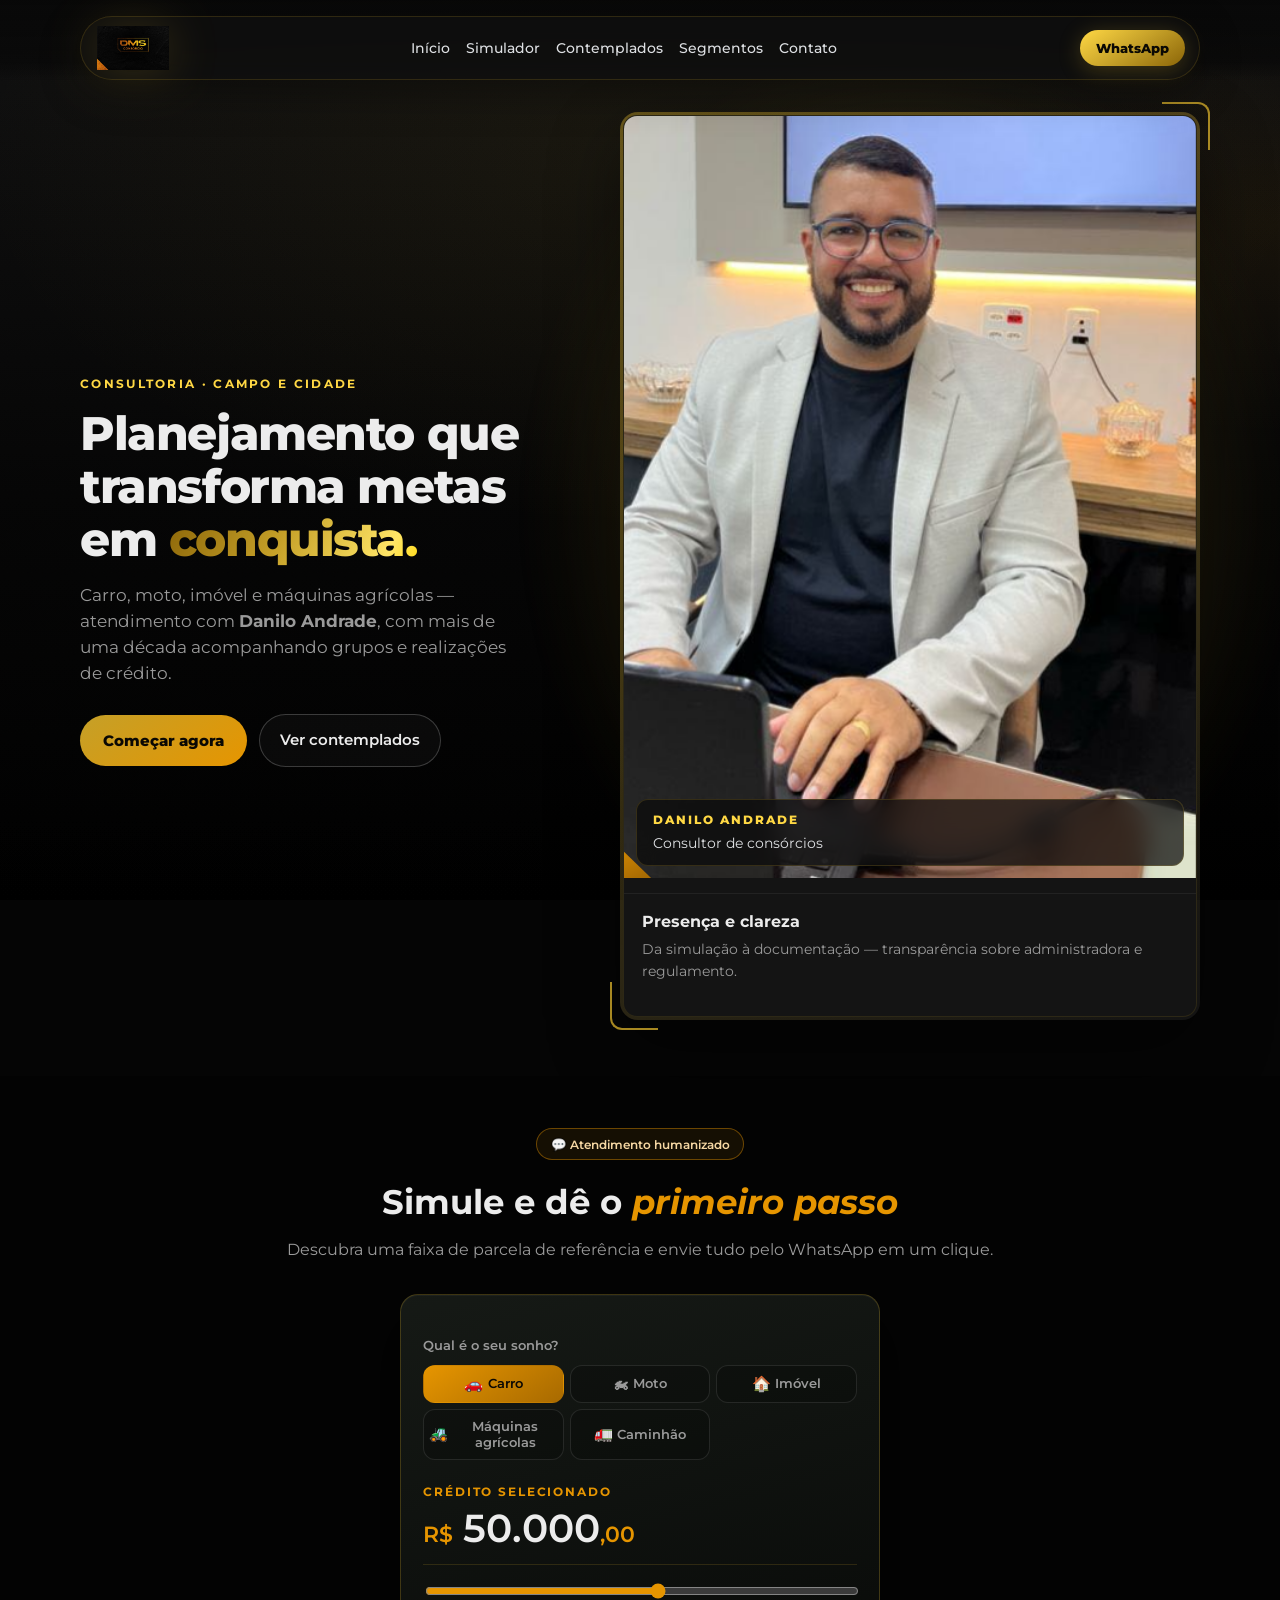
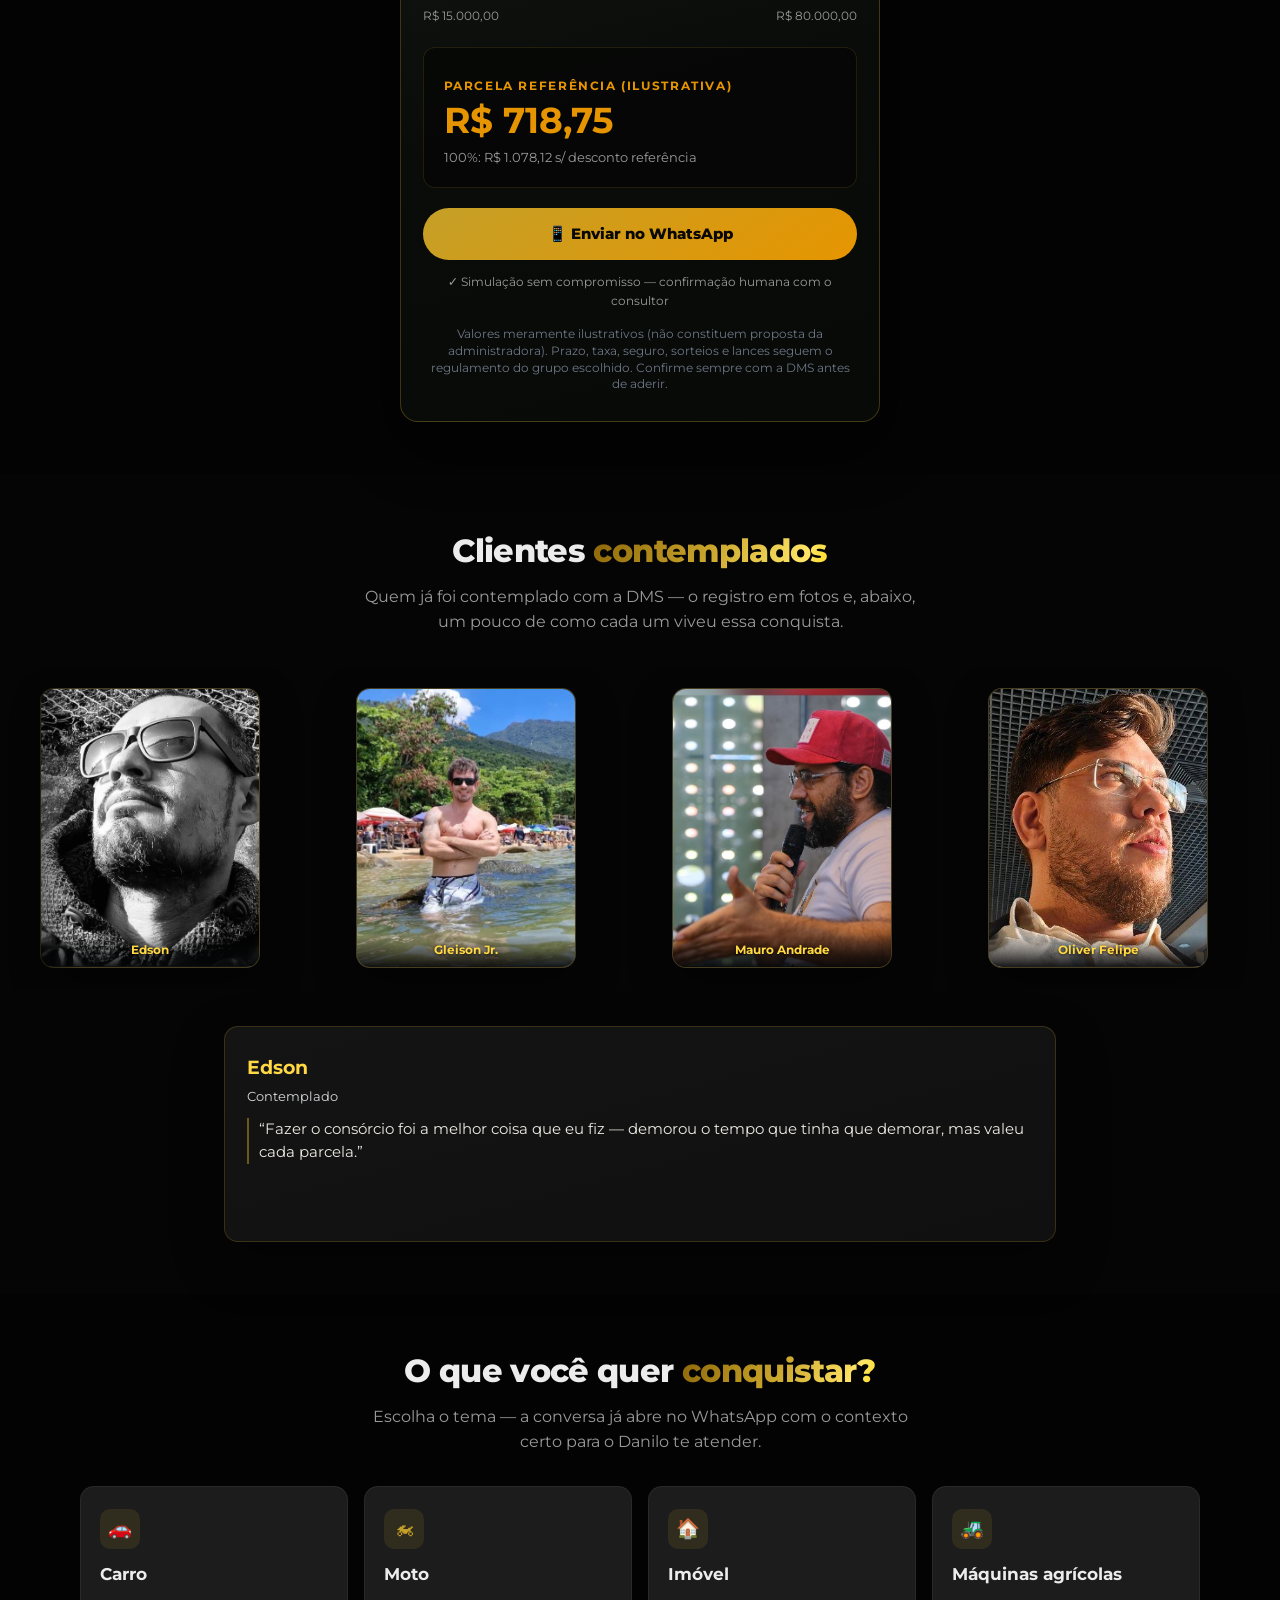
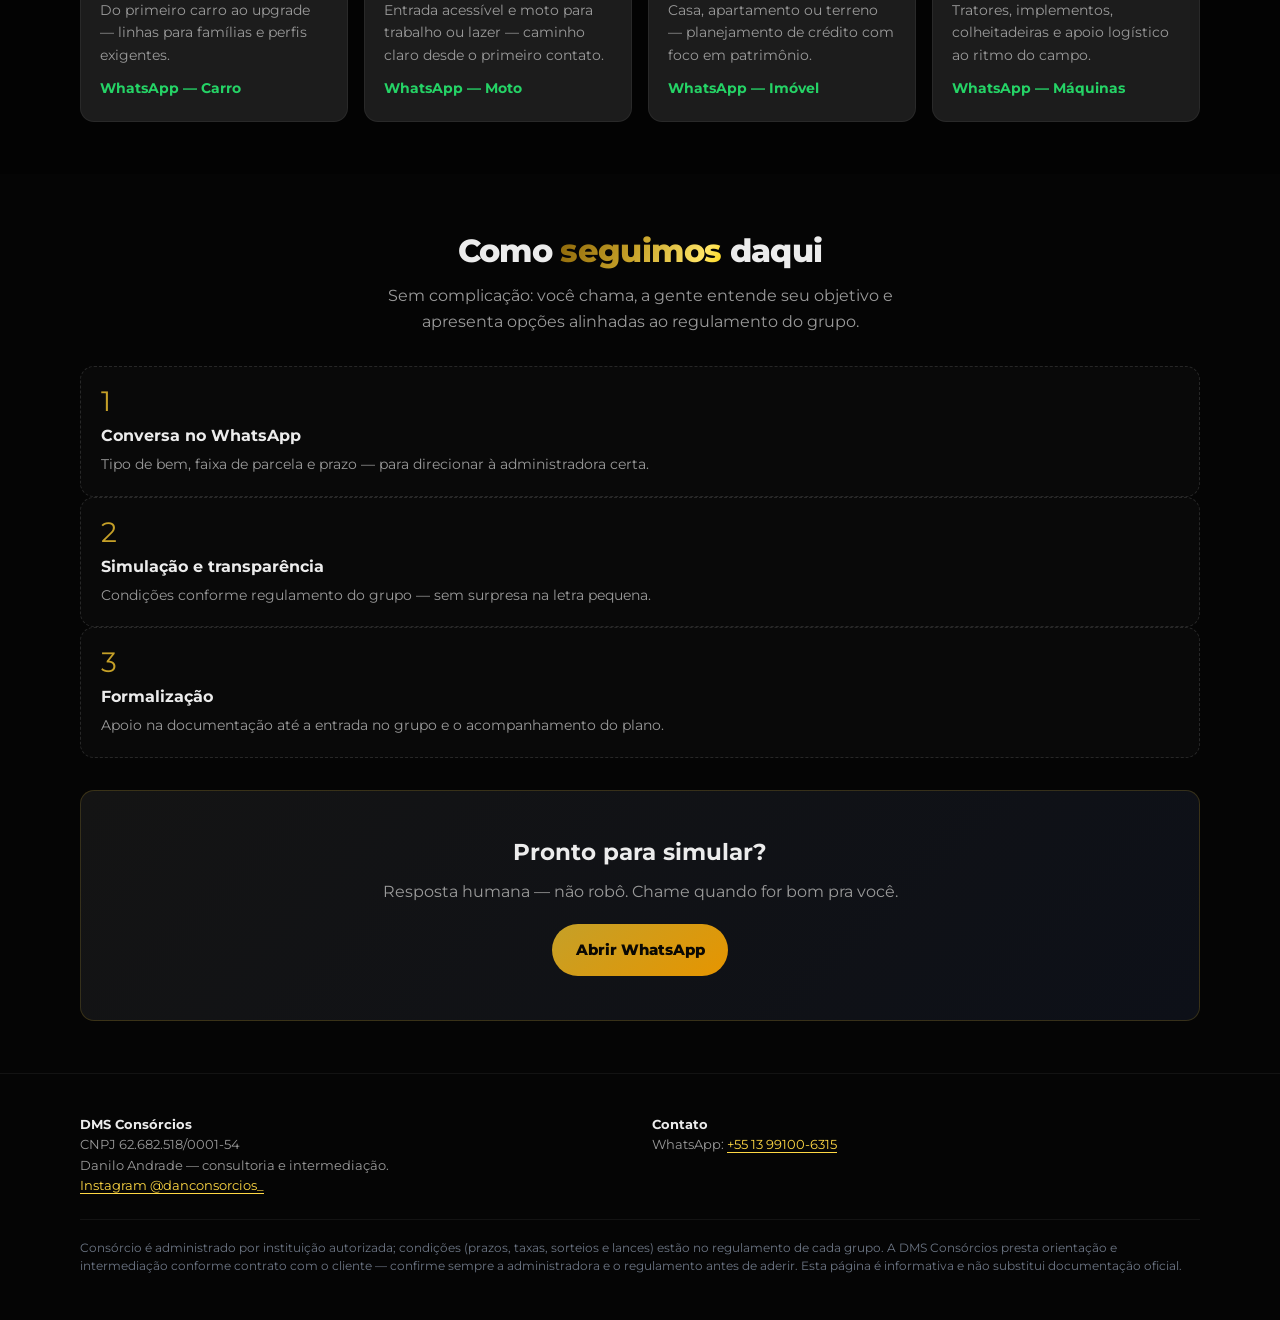
==== commit 8c7baa88: "Simulador: abas contidas no cartao (container query, sem 5 col na viewport). Co-authored-by: Cursor " ====
--- a/index.html
+++ b/index.html
@@ -555,12 +555,16 @@
       }
       .sim-card {
         max-width: min(100%, 480px);
+        width: 100%;
         margin: 0 auto;
         padding: 1.65rem 1.4rem 1.75rem;
         border-radius: calc(var(--radius) + 4px);
         background: linear-gradient(165deg, rgba(22, 26, 22, 0.98) 0%, rgba(10, 12, 10, 0.99) 55%, rgba(8, 10, 8, 1) 100%);
         border: 1px solid rgba(197, 160, 40, 0.28);
         box-shadow: 0 24px 60px rgba(0, 0, 0, 0.35), inset 0 1px 0 rgba(255, 255, 255, 0.04);
+        box-sizing: border-box;
+        container-type: inline-size;
+        container-name: sim;
       }
       .sim-label {
         font-size: 0.82rem;
@@ -570,34 +574,41 @@
       }
       .sim-tabs {
         display: grid;
-        grid-template-columns: repeat(2, 1fr);
-        gap: 0.5rem;
+        width: 100%;
+        min-width: 0;
+        grid-template-columns: repeat(3, minmax(0, 1fr));
+        gap: 0.4rem;
         margin-bottom: 1.5rem;
       }
-      @media (min-width: 520px) {
+      @container sim (max-width: 340px) {
         .sim-tabs {
-          grid-template-columns: repeat(3, 1fr);
-        }
-      }
-      @media (min-width: 960px) {
-        .sim-tabs {
-          grid-template-columns: repeat(5, 1fr);
+          grid-template-columns: repeat(2, minmax(0, 1fr));
+        }
+        .sim-tab:last-child:nth-child(odd) {
+          grid-column: 1 / -1;
+          justify-self: center;
+          max-width: min(100%, 12rem);
         }
       }
       .sim-tab {
         display: flex;
         align-items: center;
         justify-content: center;
-        gap: 0.35rem;
-        padding: 0.65rem 0.4rem;
+        gap: 0.3rem;
+        padding: 0.55rem 0.3rem;
         border-radius: 12px;
         border: 1px solid rgba(255, 255, 255, 0.1);
         background: rgba(0, 0, 0, 0.2);
         color: var(--text-muted) !important;
         font-weight: 600;
-        font-size: 0.82rem;
+        font-size: clamp(0.68rem, calc(0.52rem + 2.5cqw), 0.8rem);
         cursor: pointer;
         font-family: inherit;
+        min-width: 0;
+        text-align: center;
+        line-height: 1.2;
+        white-space: normal;
+        overflow-wrap: break-word;
       }
       .sim-tab:hover {
         border-color: rgba(197, 160, 40, 0.35);
@@ -609,7 +620,8 @@
         color: #0a0804 !important;
       }
       .sim-tab .ic {
-        font-size: 1rem;
+        font-size: 0.95rem;
+        flex-shrink: 0;
       }
       .sim-credit-label {
         font-size: 0.72rem;
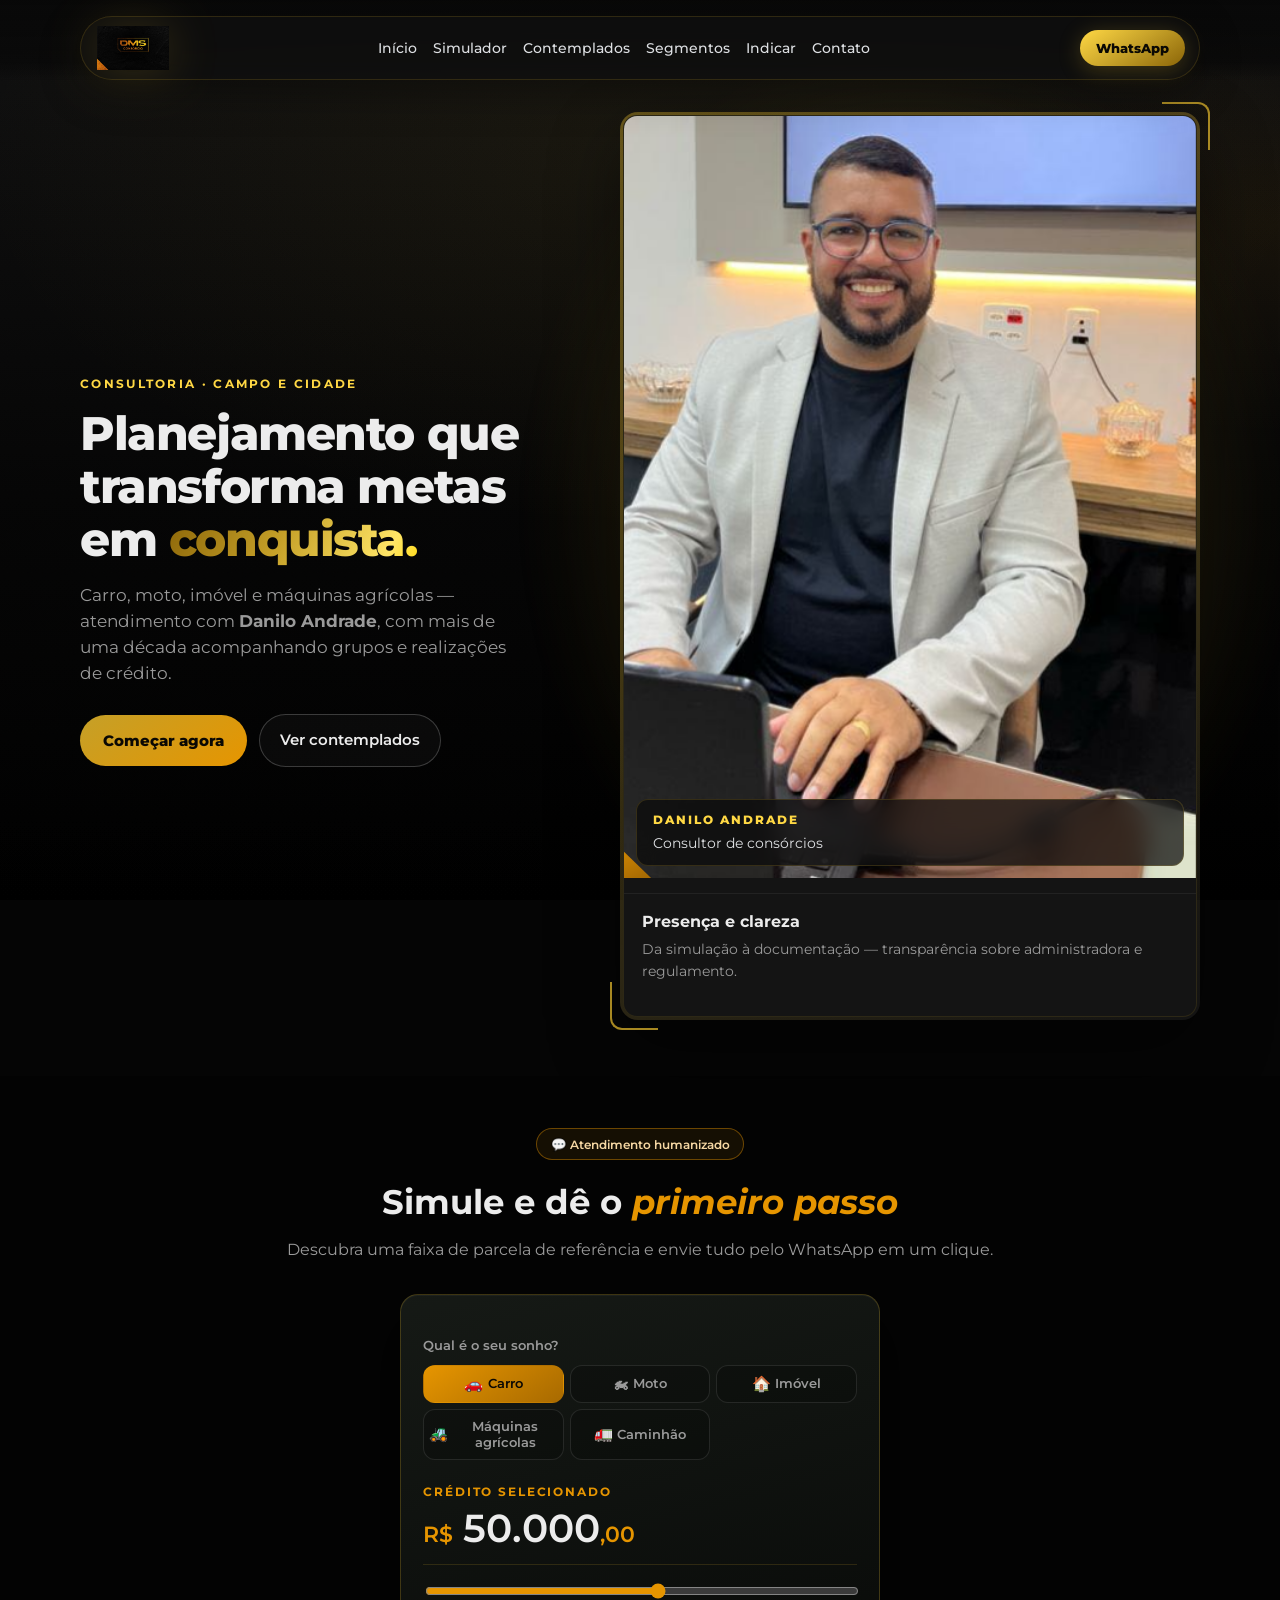
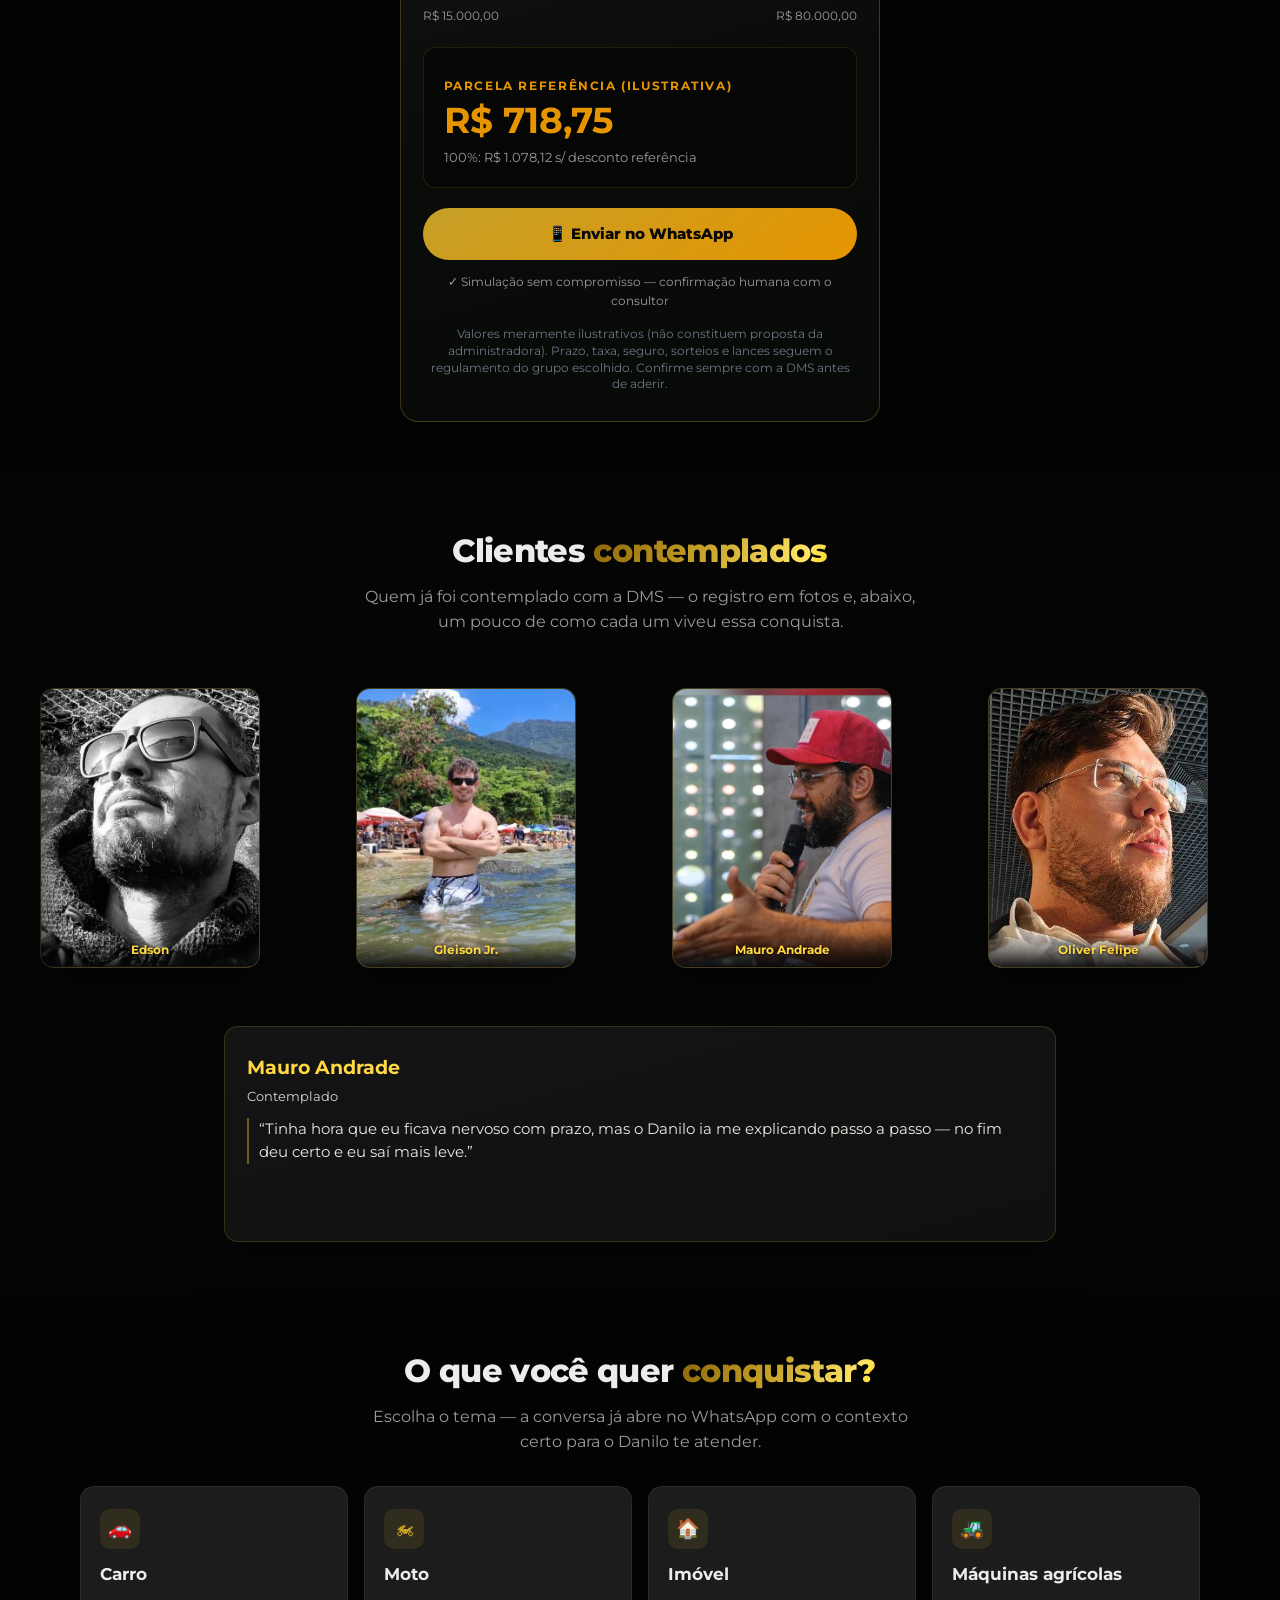
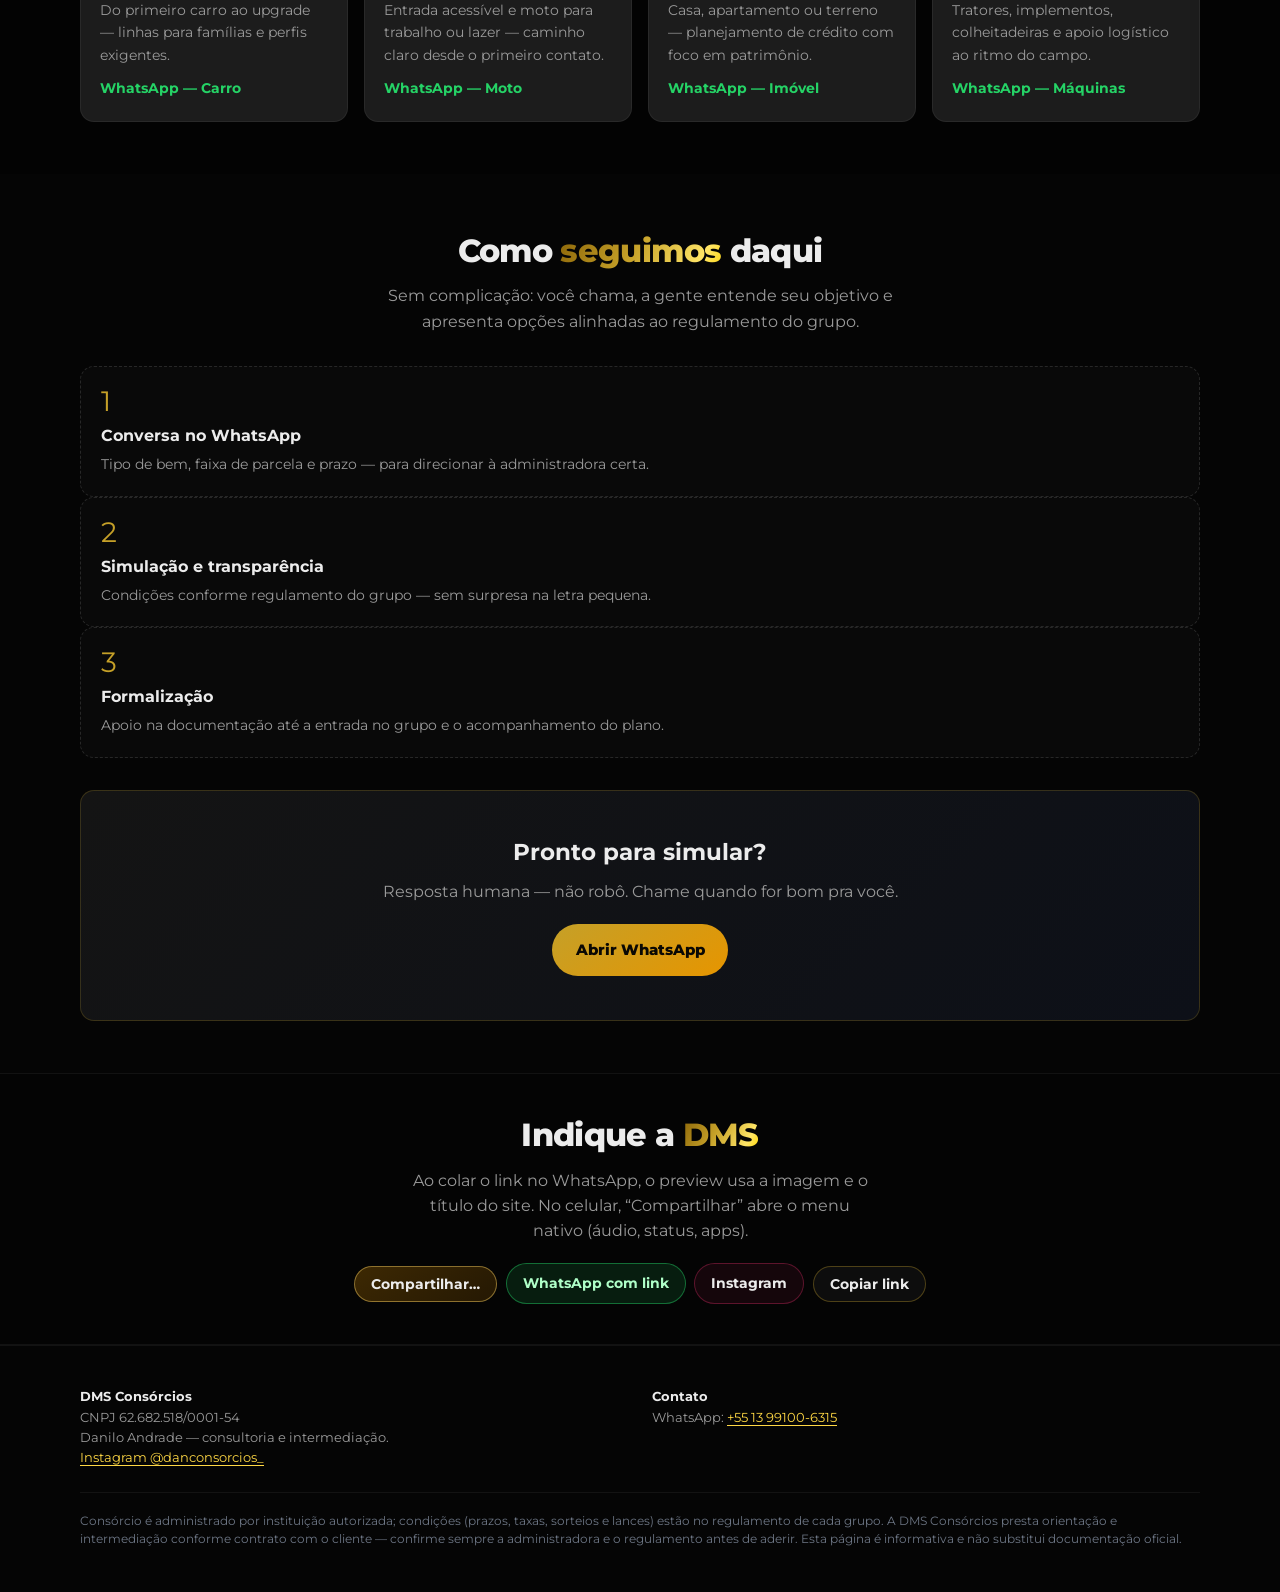
==== commit b68a5501: "Compartilhar: OG preview, Web Share, WhatsApp com link, copiar link e nav Indicar. Co-authored-by: C" ====
--- a/index.html
+++ b/index.html
@@ -8,6 +8,24 @@
       name="description"
       content="DMS Consórcios: carro, moto, imóvel e máquinas agrícolas. Fale com Danilo Andrade no WhatsApp."
     />
+    <!-- Preview em redes / WhatsApp: troque a URL se usar domínio próprio -->
+    <meta property="og:type" content="website" />
+    <meta property="og:title" content="DMS Consórcios — Carro, moto, imóvel e máquinas agrícolas" />
+    <meta
+      property="og:description"
+      content="Simulador e atendimento humano com o Danilo — consórcio com seriedade de longo prazo."
+    />
+    <meta property="og:url" content="https://dmsconsorcio.netlify.app/" />
+    <meta property="og:image" content="https://dmsconsorcio.netlify.app/assets/dms-logo-marca.png" />
+    <meta property="og:locale" content="pt_BR" />
+    <meta name="twitter:card" content="summary_large_image" />
+    <meta name="twitter:title" content="DMS Consórcios — Carro, moto, imóvel e máquinas agrícolas" />
+    <meta
+      name="twitter:description"
+      content="Simulador e atendimento humano com o Danilo — consórcio com seriedade de longo prazo."
+    />
+    <meta name="twitter:image" content="https://dmsconsorcio.netlify.app/assets/dms-logo-marca.png" />
+    <link rel="canonical" href="https://dmsconsorcio.netlify.app/" />
     <!-- Imagens: pasta assets/ na MESMA pasta deste arquivo. Se aparecer "DA" no lugar da foto, o caminho está errado (ex.: só o .html na Área de trabalho sem copiar assets/). -->
     <link rel="preconnect" href="https://fonts.googleapis.com" />
     <link rel="preconnect" href="https://fonts.gstatic.com" crossorigin />
@@ -939,6 +957,64 @@
         margin: 0 0 1.25rem;
         color: var(--text-muted);
       }
+      .share-band {
+        padding: 2.25rem 0 2.5rem;
+        border-top: 1px solid rgba(255, 255, 255, 0.06);
+        border-bottom: 1px solid rgba(255, 255, 255, 0.06);
+        background: rgba(0, 0, 0, 0.2);
+      }
+      .share-intro {
+        margin-bottom: 1.25rem !important;
+        max-width: 42ch;
+      }
+      .share-actions {
+        display: flex;
+        flex-wrap: wrap;
+        gap: 0.55rem;
+        justify-content: center;
+        align-items: center;
+      }
+      .share-btn {
+        display: inline-flex;
+        align-items: center;
+        justify-content: center;
+        gap: 0.4rem;
+        padding: 0.55rem 1rem;
+        border-radius: var(--radius-pill);
+        font-family: inherit;
+        font-size: 0.86rem;
+        font-weight: 700;
+        cursor: pointer;
+        border: 1px solid rgba(197, 160, 40, 0.35);
+        background: rgba(197, 160, 40, 0.1);
+        color: var(--text) !important;
+        text-decoration: none !important;
+        transition: border-color 0.15s ease, background 0.15s ease;
+      }
+      .share-btn:hover {
+        border-color: rgba(255, 212, 100, 0.55);
+        background: rgba(197, 160, 40, 0.16);
+      }
+      .share-btn--native {
+        border-color: rgba(255, 212, 100, 0.45);
+        background: linear-gradient(145deg, rgba(230, 149, 0, 0.25), rgba(168, 106, 0, 0.2));
+      }
+      .share-btn--wa {
+        border-color: rgba(37, 211, 102, 0.45);
+        background: rgba(37, 211, 102, 0.12);
+        color: #afffc8 !important;
+      }
+      .share-btn--wa:hover {
+        background: rgba(37, 211, 102, 0.2);
+        border-color: var(--whatsapp);
+      }
+      .share-btn--ig {
+        border-color: rgba(225, 48, 108, 0.35);
+        background: rgba(225, 48, 108, 0.08);
+      }
+      .share-btn--copy {
+        background: rgba(255, 255, 255, 0.04);
+      }
       .site-footer {
         padding: 2.5rem 0 2rem;
         border-top: 1px solid rgba(255, 255, 255, 0.06);
@@ -1028,6 +1104,7 @@
               <li><a href="#simulador">Simulador</a></li>
               <li><a href="#contemplados">Contemplados</a></li>
               <li><a href="#segmentos">Segmentos</a></li>
+              <li><a href="#compartilhar">Indicar</a></li>
               <li><a href="#contato">Contato</a></li>
             </ul>
           </nav>
@@ -1456,6 +1533,37 @@
           </div>
         </div>
       </section>
+
+      <section id="compartilhar" class="share-band" aria-labelledby="share-title">
+        <div class="wrap">
+          <h2 class="section-title" id="share-title">Indique a <span class="hl">DMS</span></h2>
+          <p class="section-intro share-intro">
+            Ao colar o link no WhatsApp, o preview usa a imagem e o título do site. No celular, “Compartilhar” abre
+            o menu nativo (áudio, status, apps).
+          </p>
+          <div class="share-actions">
+            <button type="button" class="share-btn share-btn--native" id="share-native" hidden>
+              Compartilhar…
+            </button>
+            <a
+              class="share-btn share-btn--wa"
+              id="share-wa-link"
+              href="#"
+              target="_blank"
+              rel="noopener noreferrer"
+              >WhatsApp com link</a
+            >
+            <a
+              class="share-btn share-btn--ig"
+              href="https://www.instagram.com/danconsorcios_/"
+              target="_blank"
+              rel="noopener noreferrer"
+              >Instagram</a
+            >
+            <button type="button" class="share-btn share-btn--copy" id="share-copy">Copiar link</button>
+          </div>
+        </div>
+      </section>
     </main>
 
     <footer class="site-footer" id="contato">
@@ -1633,5 +1741,55 @@
         setTimeout(tick, randomDelay());
       })();
     </script>
+    <script>
+      (function () {
+        var wa = document.getElementById("share-wa-link");
+        var nativeBtn = document.getElementById("share-native");
+        var copyBtn = document.getElementById("share-copy");
+        if (!wa) return;
+        var url = window.location.href.split("#")[0];
+        var title = document.title;
+        var blurb =
+          "DMS Consórcios — carro, moto, imóvel e máquinas agrícolas. Simulador e atendimento com o Danilo: " + url;
+        wa.setAttribute("href", "https://wa.me/?text=" + encodeURIComponent(blurb));
+        if (nativeBtn && typeof navigator.share === "function") {
+          nativeBtn.hidden = false;
+          nativeBtn.addEventListener("click", function () {
+            navigator
+              .share({
+                title: title,
+                text: "DMS Consórcios — consórcio com quem pensa no longo prazo.",
+                url: url,
+              })
+              .catch(function () {});
+          });
+        }
+        if (copyBtn) {
+          copyBtn.addEventListener("click", function () {
+            var label = copyBtn.textContent;
+            function done() {
+              copyBtn.textContent = "Link copiado!";
+              setTimeout(function () {
+                copyBtn.textContent = label;
+              }, 2200);
+            }
+            if (navigator.clipboard && navigator.clipboard.writeText) {
+              navigator.clipboard.writeText(url).then(done).catch(function () {});
+              return;
+            }
+            var ta = document.createElement("textarea");
+            ta.value = url;
+            ta.setAttribute("readonly", "");
+            ta.style.cssText = "position:fixed;left:-9999px;top:0";
+            document.body.appendChild(ta);
+            ta.select();
+            try {
+              if (document.execCommand("copy")) done();
+            } catch (e) {}
+            document.body.removeChild(ta);
+          });
+        }
+      })();
+    </script>
   </body>
 </html>
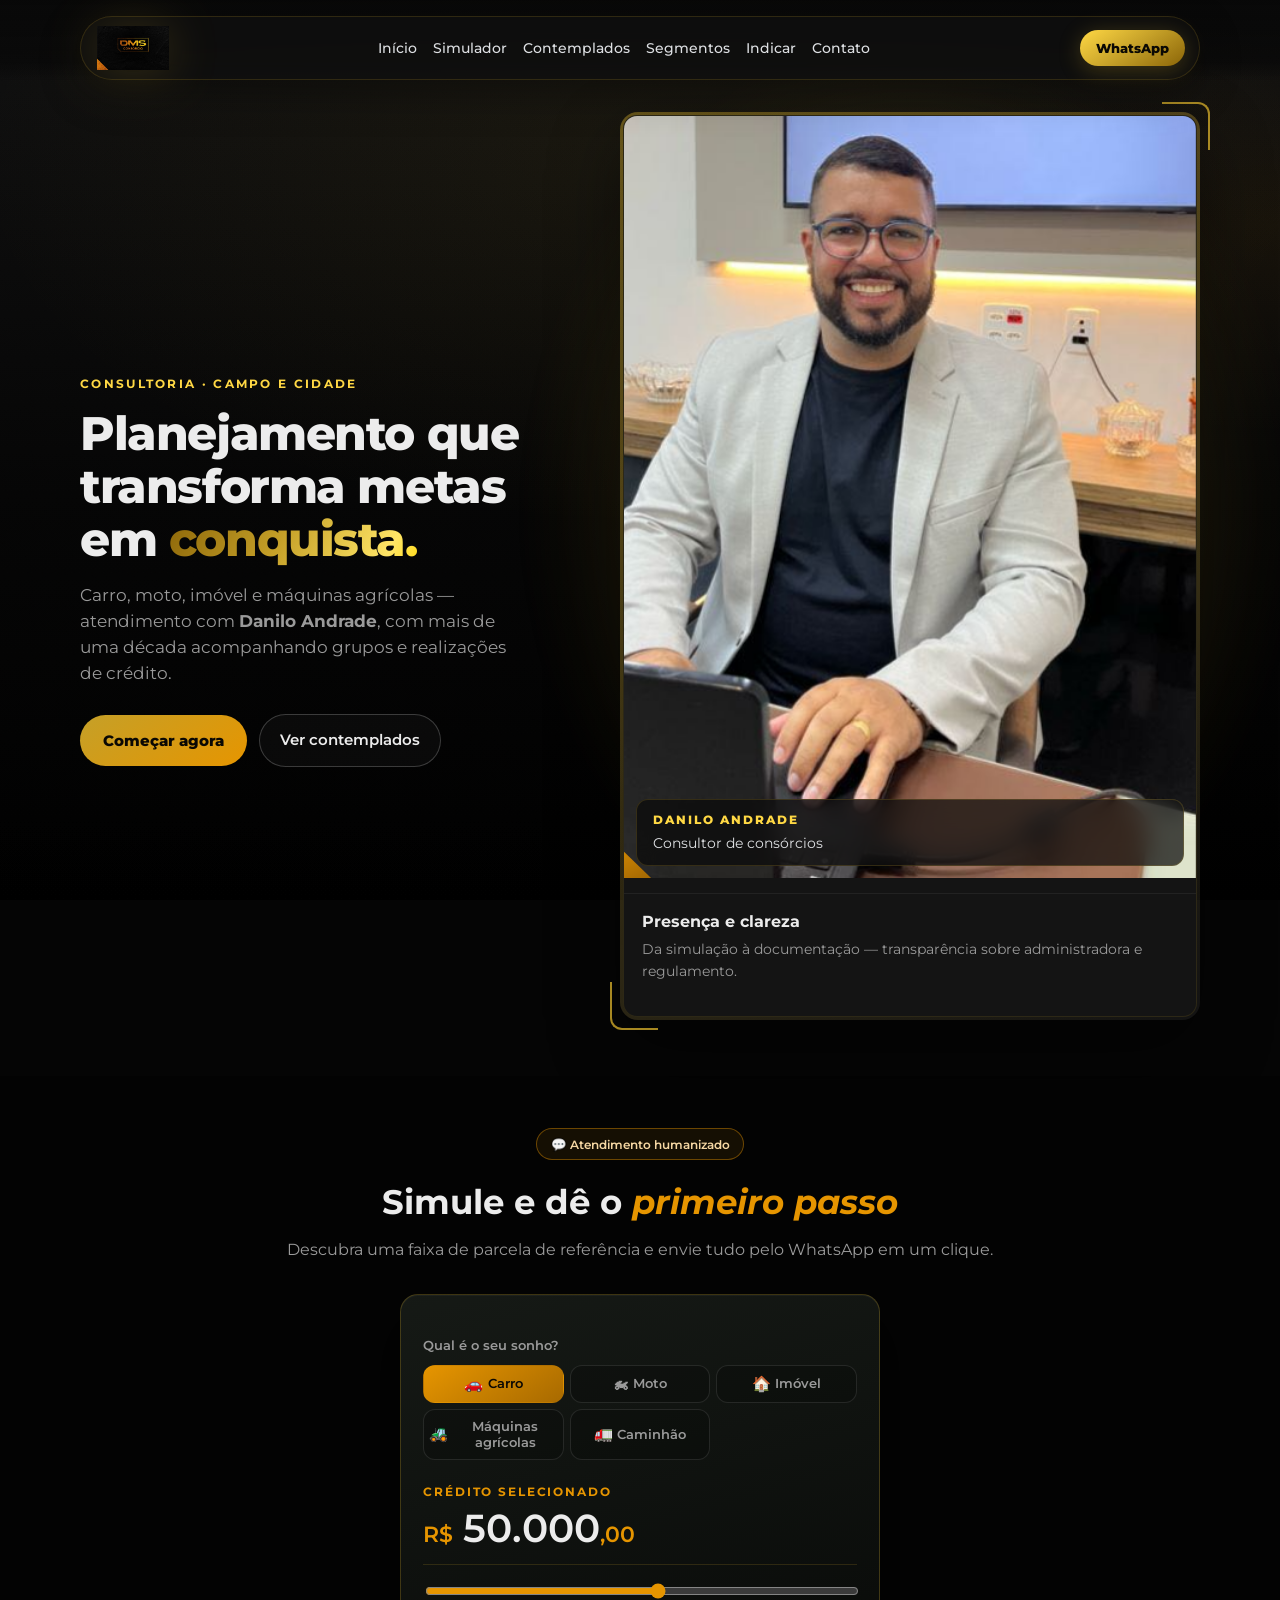
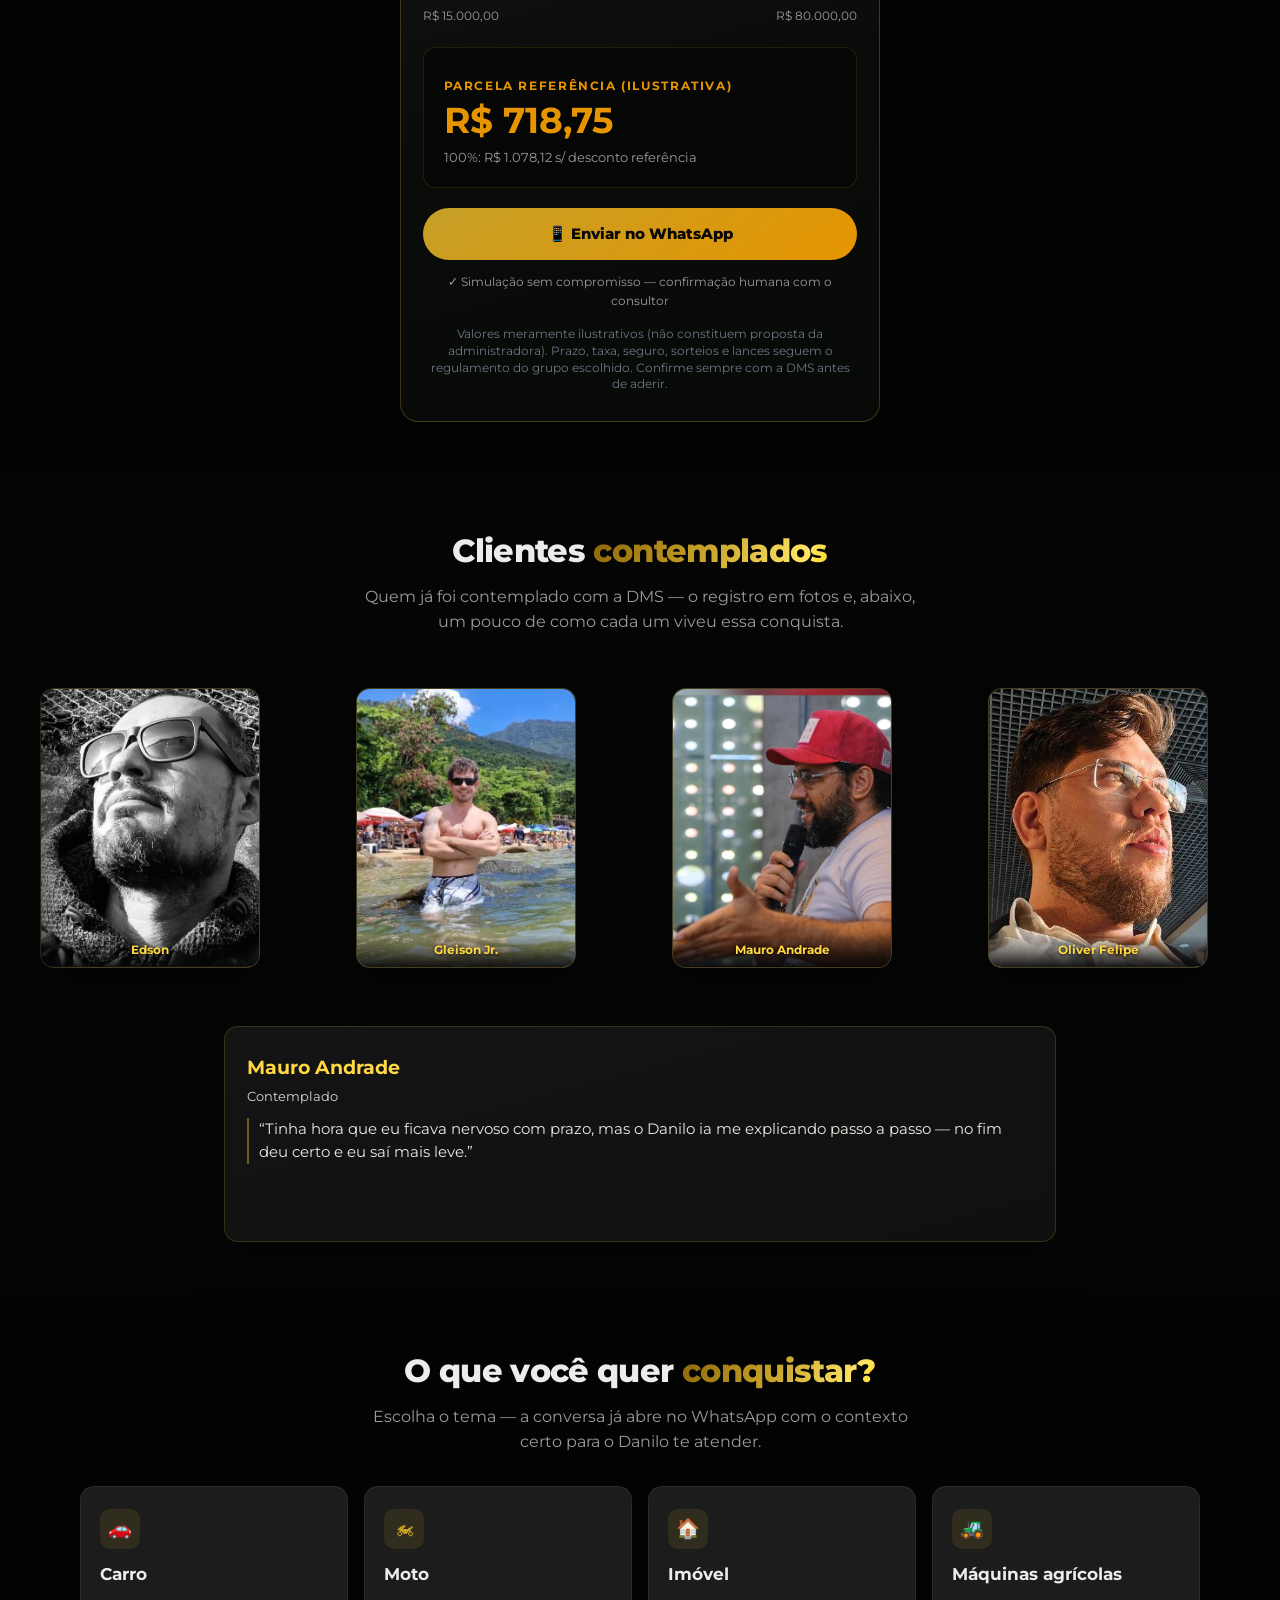
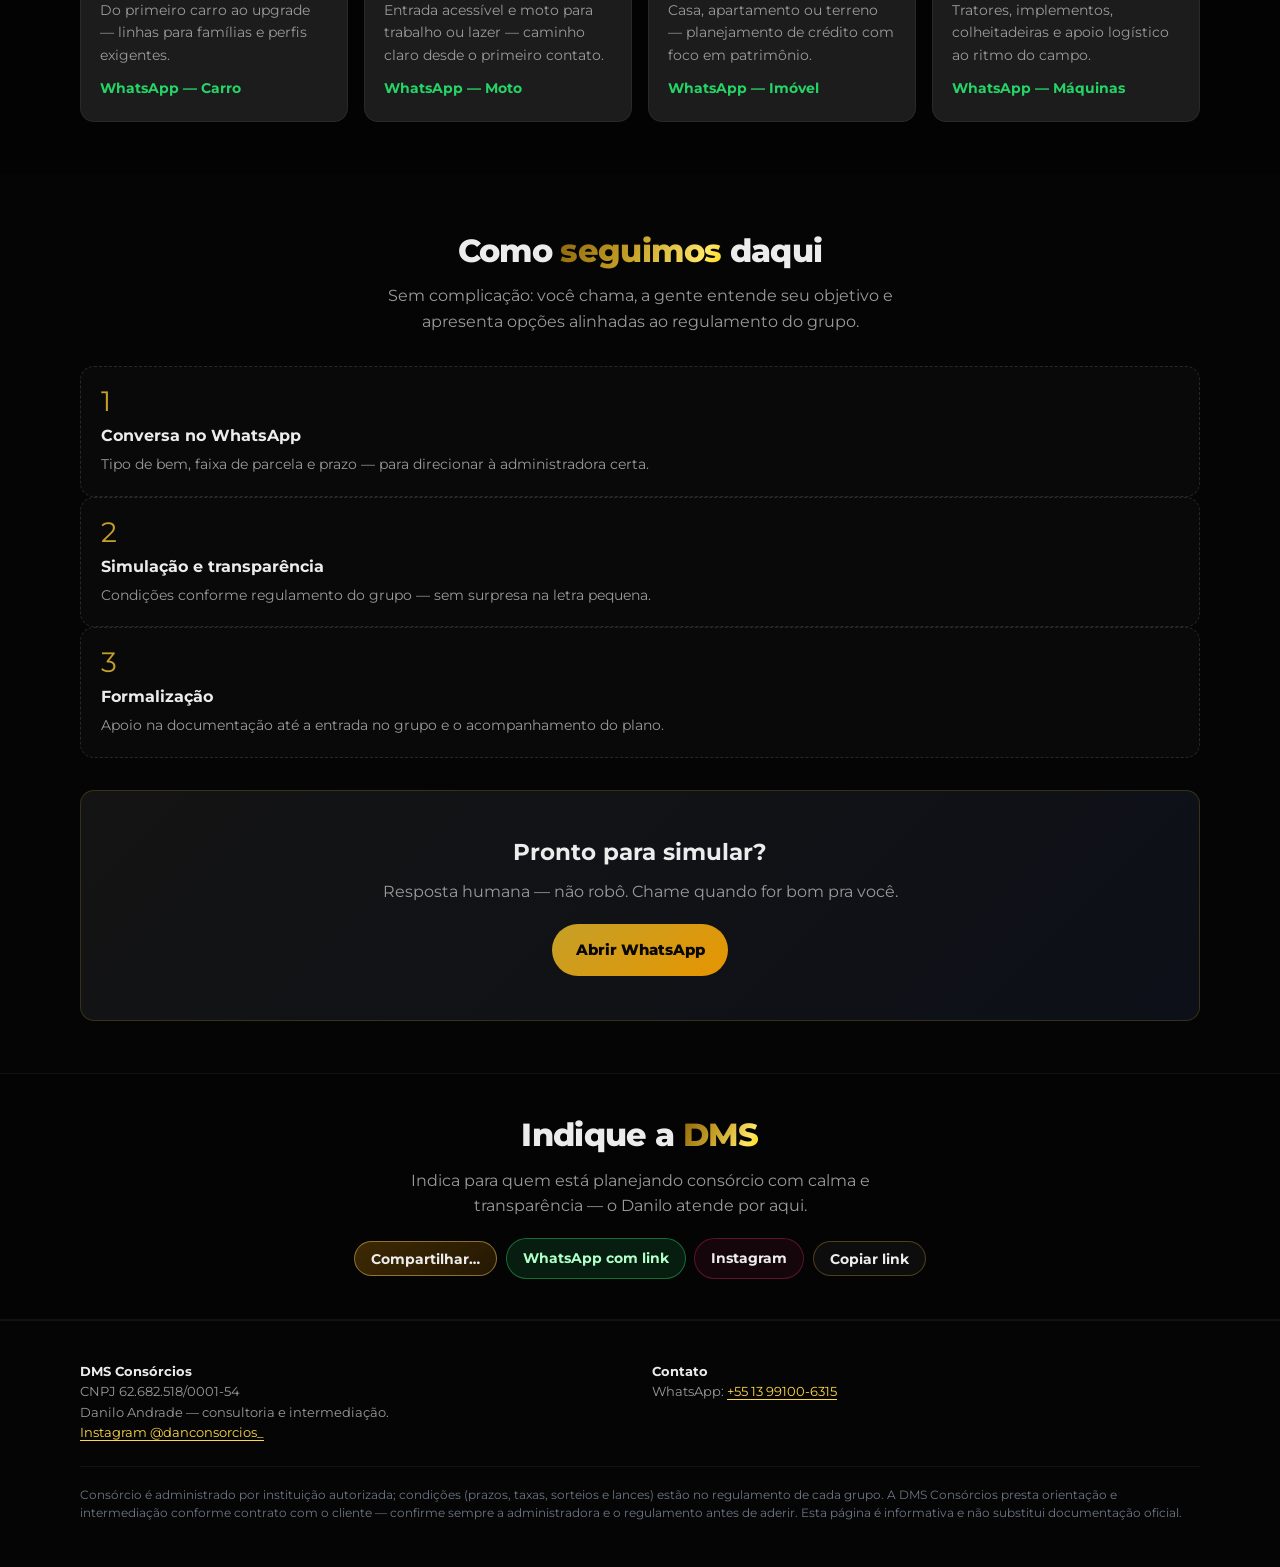
==== commit 71222173: "Compartilhar: texto mais direto, sem explicacao tecnica. Co-authored-by: Cursor <cursoragent@cursor." ====
--- a/index.html
+++ b/index.html
@@ -1538,8 +1538,7 @@
         <div class="wrap">
           <h2 class="section-title" id="share-title">Indique a <span class="hl">DMS</span></h2>
           <p class="section-intro share-intro">
-            Ao colar o link no WhatsApp, o preview usa a imagem e o título do site. No celular, “Compartilhar” abre
-            o menu nativo (áudio, status, apps).
+            Indica para quem está planejando consórcio com calma e transparência — o Danilo atende por aqui.
           </p>
           <div class="share-actions">
             <button type="button" class="share-btn share-btn--native" id="share-native" hidden>
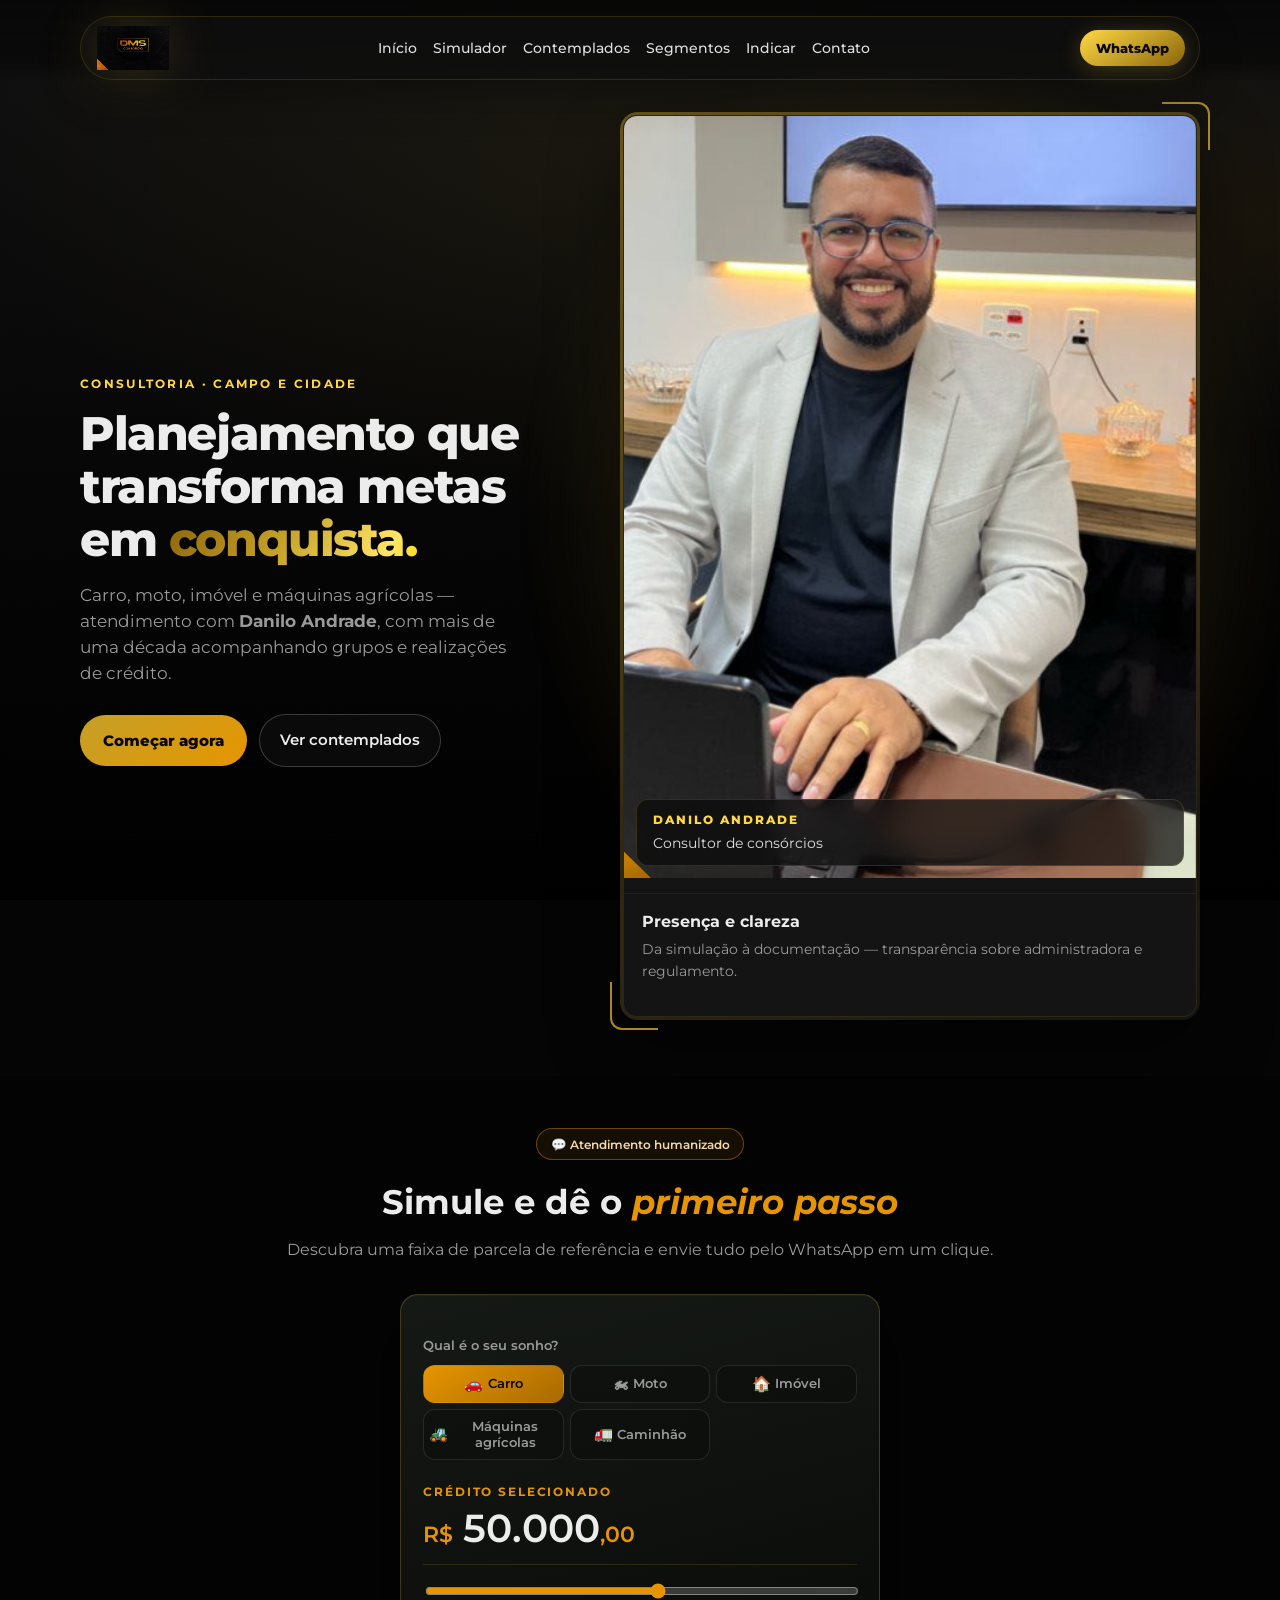
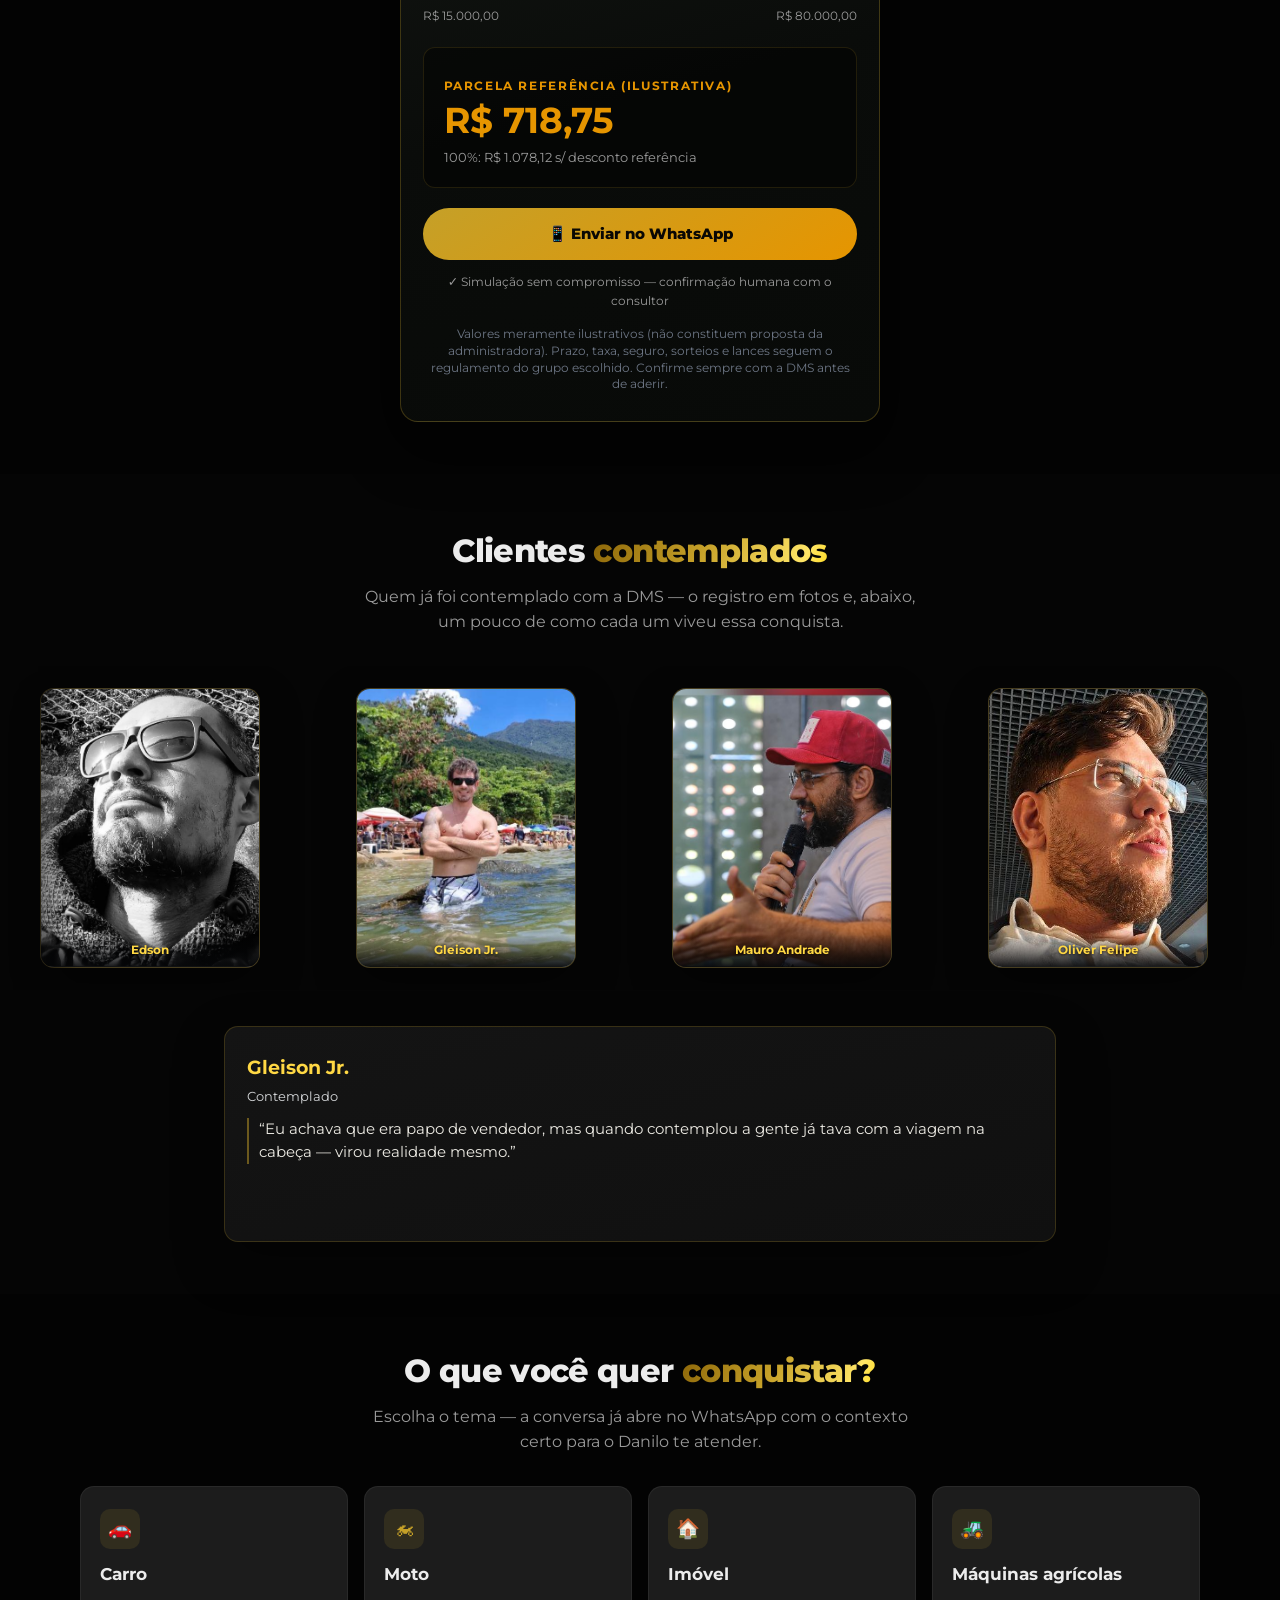
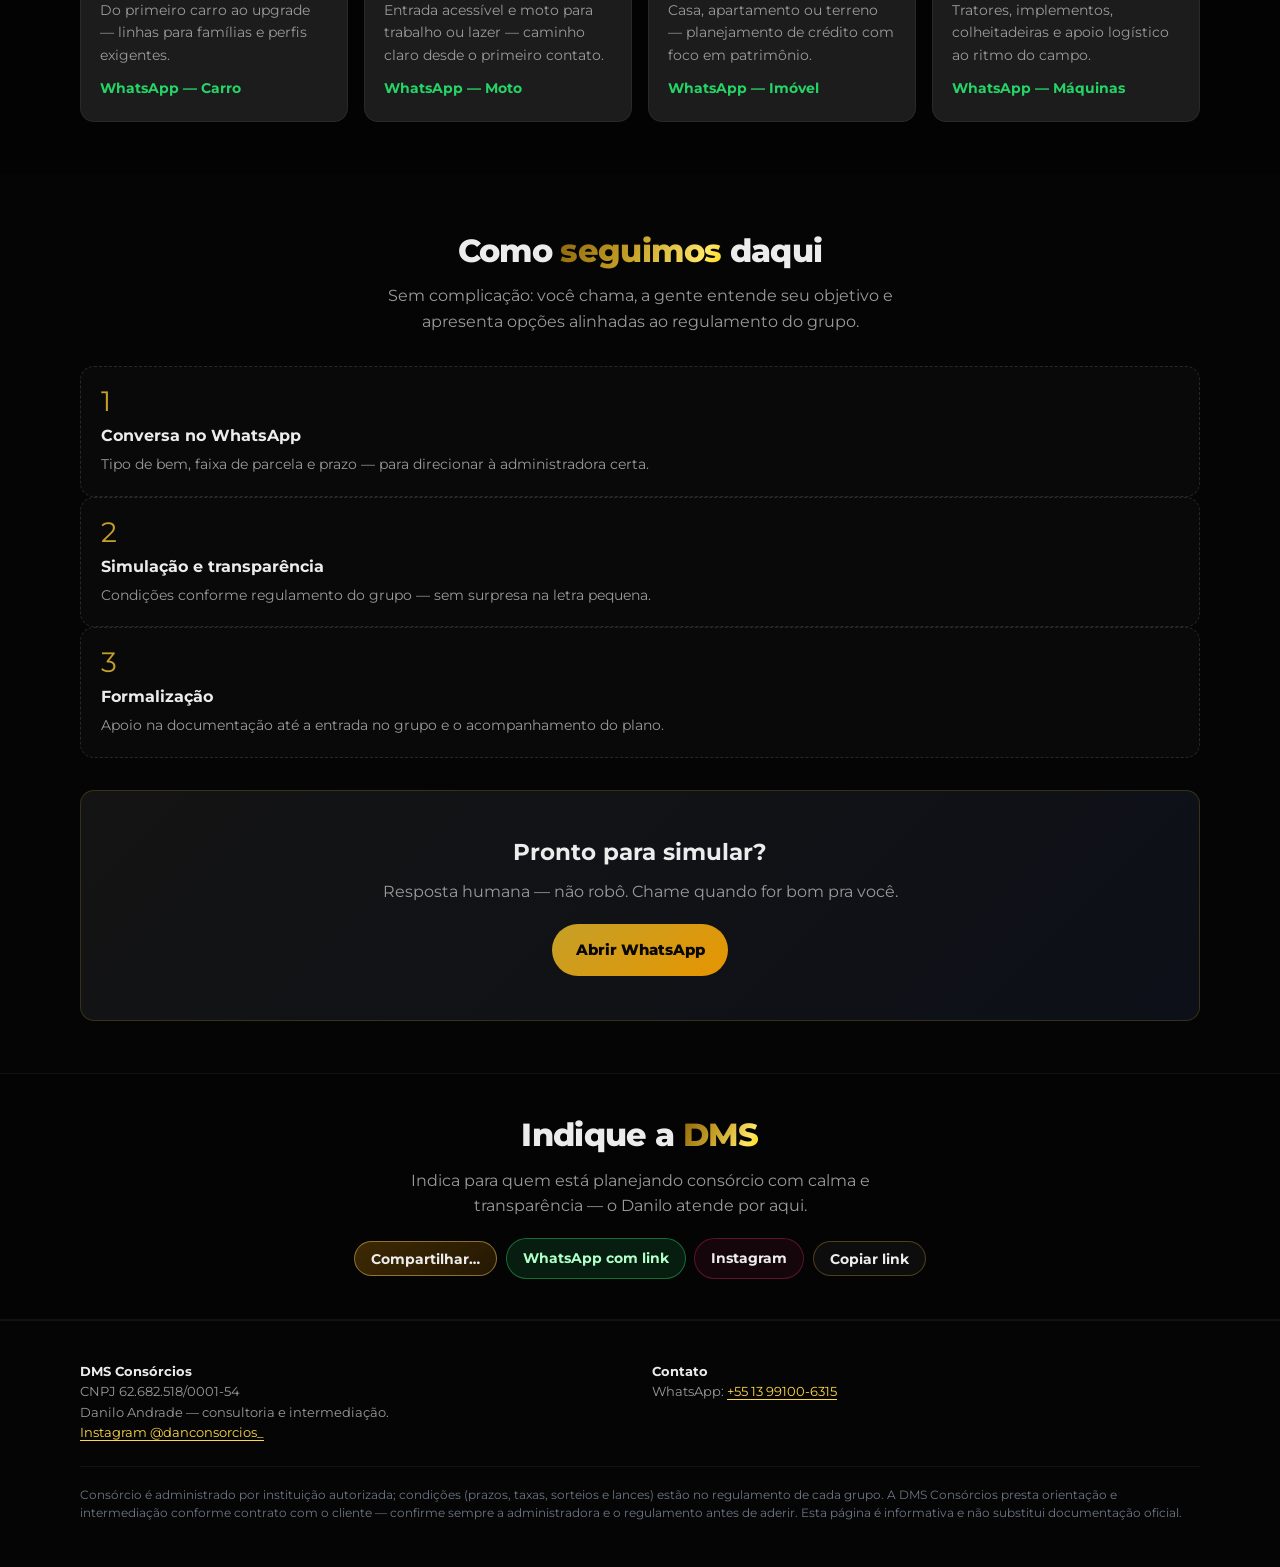
==== commit 504538cb: "Meta Ads: UTM em sessao, texto no WhatsApp, Pixel opcional e Lead nos cliques wa.me. Co-authored-by:" ====
--- a/index.html
+++ b/index.html
@@ -26,6 +26,41 @@
     />
     <meta name="twitter:image" content="https://dmsconsorcio.netlify.app/assets/dms-logo-marca.png" />
     <link rel="canonical" href="https://dmsconsorcio.netlify.app/" />
+    <!-- Meta Ads: URLs com UTMs, ex.: ?utm_source=facebook&utm_medium=paid&utm_campaign=reels_jan&utm_content=anuncio_a -->
+    <!-- Meta Pixel: ID numérico em DMS_META_PIXEL_ID (Gerenciador → Fontes de dados → Pixel). Deixe "" para desligado. -->
+    <script>
+      (function () {
+        var DMS_META_PIXEL_ID = "";
+        if (!DMS_META_PIXEL_ID) return;
+        if (window.fbq) return;
+        !(function (f, b, e, v, n, t, s) {
+          if (f.fbq) return;
+          n = f.fbq = function () {
+            n.callMethod ? n.callMethod.apply(n, arguments) : n.queue.push(arguments);
+          };
+          if (!f._fbq) f._fbq = n;
+          n.push = n;
+          n.loaded = !0;
+          n.version = "2.0";
+          n.queue = [];
+          t = b.createElement(e);
+          t.async = !0;
+          t.src = v;
+          s = b.getElementsByTagName(e)[0];
+          s.parentNode.insertBefore(t, s);
+        })(window, document, "script", "https://connect.facebook.net/en_US/fbevents.js");
+        fbq("init", DMS_META_PIXEL_ID);
+        fbq("track", "PageView");
+        document.addEventListener(
+          "click",
+          function (e) {
+            var a = e.target && e.target.closest && e.target.closest('a[href*="wa.me"]');
+            if (a && window.fbq) fbq("track", "Lead");
+          },
+          true
+        );
+      })();
+    </script>
     <!-- Imagens: pasta assets/ na MESMA pasta deste arquivo. Se aparecer "DA" no lugar da foto, o caminho está errado (ex.: só o .html na Área de trabalho sem copiar assets/). -->
     <link rel="preconnect" href="https://fonts.googleapis.com" />
     <link rel="preconnect" href="https://fonts.gstatic.com" crossorigin />
@@ -1082,6 +1117,41 @@
     </style>
   </head>
   <body>
+    <script>
+      (function () {
+        var keys = ["utm_source", "utm_medium", "utm_campaign", "utm_content", "utm_term"];
+        var q = new URLSearchParams(window.location.search);
+        var cur = {};
+        try {
+          cur = JSON.parse(sessionStorage.getItem("dms_utm") || "{}");
+        } catch (e) {
+          cur = {};
+        }
+        var hit = false;
+        keys.forEach(function (k) {
+          var v = q.get(k);
+          if (v != null && String(v).length) {
+            cur[k.replace(/^utm_/, "")] = v;
+            hit = true;
+          }
+        });
+        if (hit) sessionStorage.setItem("dms_utm", JSON.stringify(cur));
+        window.dmsAttributionPlain = function () {
+          try {
+            var o = JSON.parse(sessionStorage.getItem("dms_utm") || "{}");
+            var p = [];
+            if (o.source) p.push("origem " + o.source);
+            if (o.medium) p.push("meio " + o.medium);
+            if (o.campaign) p.push("campanha " + o.campaign);
+            if (o.content) p.push("conteúdo " + o.content);
+            if (o.term) p.push("termo " + o.term);
+            return p.length ? "\n\nRef. anúncio: " + p.join(" · ") : "";
+          } catch (e2) {
+            return "";
+          }
+        };
+      })();
+    </script>
     <div class="page-bg" aria-hidden="true"></div>
     <div class="page-grain" aria-hidden="true"></div>
     <a class="sr-only" href="#conteudo">Pular para o conteúdo</a>
@@ -1691,6 +1761,8 @@
             fmtBRL(promo) +
             "%0A%0A" +
             "Quero confirmar condições reais com você.";
+          var att = typeof window.dmsAttributionPlain === "function" ? window.dmsAttributionPlain() : "";
+          if (att) msg += encodeURIComponent(att);
           waBtn.setAttribute("href", waBase + msg);
         }
         tabs.forEach(function (tab) {
@@ -1749,7 +1821,9 @@
         var url = window.location.href.split("#")[0];
         var title = document.title;
         var blurb =
-          "DMS Consórcios — carro, moto, imóvel e máquinas agrícolas. Simulador e atendimento com o Danilo: " + url;
+          "DMS Consórcios — carro, moto, imóvel e máquinas agrícolas. Simulador e atendimento com o Danilo: " +
+          url +
+          (typeof window.dmsAttributionPlain === "function" ? window.dmsAttributionPlain() : "");
         wa.setAttribute("href", "https://wa.me/?text=" + encodeURIComponent(blurb));
         if (nativeBtn && typeof navigator.share === "function") {
           nativeBtn.hidden = false;
@@ -1790,5 +1864,23 @@
         }
       })();
     </script>
+    <script>
+      document.addEventListener("DOMContentLoaded", function () {
+        var tail = typeof window.dmsAttributionPlain === "function" ? window.dmsAttributionPlain() : "";
+        if (!tail) return;
+        document.querySelectorAll('a[href*="wa.me"]').forEach(function (a) {
+          if (a.id === "sim-wa-btn") return;
+          try {
+            var raw = a.getAttribute("href");
+            if (!raw || raw.indexOf("5513991006315") === -1) return;
+            var u = new URL(raw, window.location.href);
+            var t = u.searchParams.get("text");
+            if (t == null) return;
+            u.searchParams.set("text", t + tail);
+            a.setAttribute("href", u.toString());
+          } catch (e) {}
+        });
+      });
+    </script>
   </body>
 </html>
